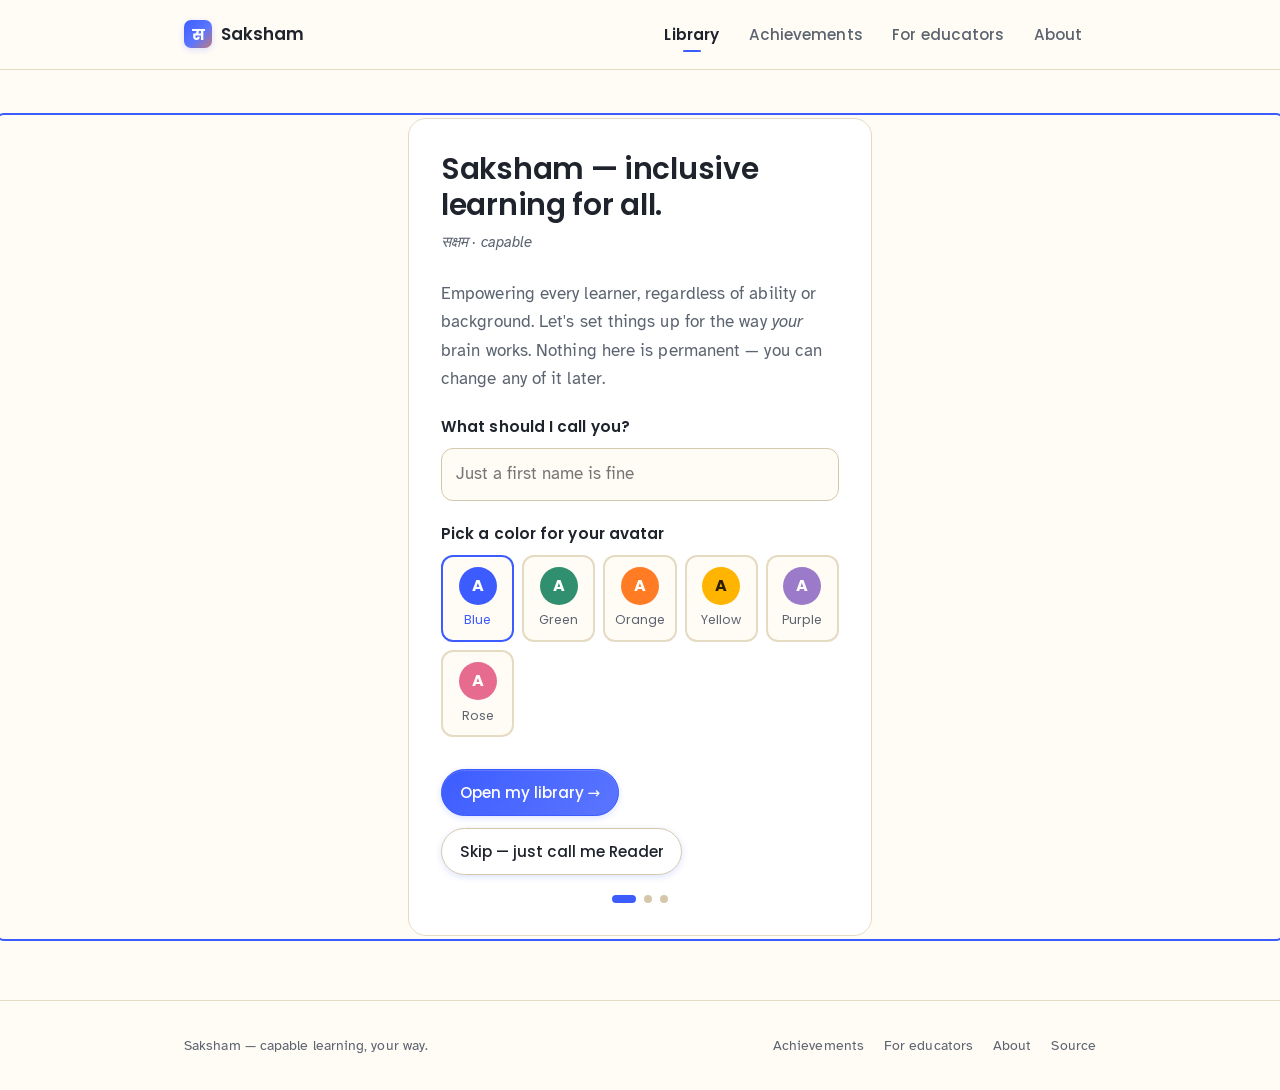
==== index.html @ 385b391f "Add files via upload" ====
<!DOCTYPE html>
<html lang="en">
<head>
<meta charset="UTF-8" />
<meta name="viewport" content="width=device-width, initial-scale=1.0" />
<title>Saksham — a calmer way to read</title>
<meta name="description" content="A small reading library for neurodivergent learners. Set the font, contrast, pace, and motion to whatever your brain wants. Read at your own speed. Nothing is timed. Nothing is shared." />

<link rel="preconnect" href="https://fonts.googleapis.com">
<link rel="preconnect" href="https://fonts.gstatic.com" crossorigin>
<link href="https://fonts.googleapis.com/css2?family=Poppins:wght@500;600;700&family=Atkinson+Hyperlegible:wght@400;700&family=Lexend:wght@400;600&display=swap" rel="stylesheet">
<link href="https://fonts.cdnfonts.com/css/opendyslexic" rel="stylesheet">
<link rel="stylesheet" href="styles.css">
</head>

<body data-contrast="cream" data-font="atkinson" data-size="m" data-motion="full">

<a href="#main" class="skip">Skip to main content</a>

<header class="site-nav" role="banner">
  <div class="nav-inner">
    <a href="index.html" class="brand" aria-label="Saksham home" data-voice="Saksham home">
      <span class="brand-mark" aria-hidden="true">स</span>
      <span>Saksham</span>
    </a>
    <button class="nav-toggle" aria-expanded="false" aria-controls="primaryNav" id="navToggle">☰ Menu</button>
    <nav class="nav-links" id="primaryNav" aria-label="Primary">
      <a href="index.html" class="current" data-voice="Library">Library</a>
      <a href="achievements.html" data-voice="Achievements">Achievements</a>
      <a href="educators.html" data-voice="For educators">For educators</a>
      <a href="about.html" data-voice="About">About</a>
    </nav>
  </div>
</header>

<main id="main" tabindex="-1">

  <!-- ====================================================
       SCREEN: FIRST-RUN SETUP
       ==================================================== -->
  <section class="screen" id="screen-setup" aria-labelledby="setup-title" hidden>
    <div class="setup">
      <div class="setup-card">
        <h1 id="setup-title">Saksham — inclusive learning for all.</h1>
        <p class="meaning">सक्षम · capable</p>
        <p class="lede">Empowering every learner, regardless of ability or background. Let's set things up for the way <em>your</em> brain works. Nothing here is permanent — you can change any of it later.</p>

        <label for="setupName">What should I call you?</label>
        <input id="setupName" type="text" placeholder="Just a first name is fine" maxlength="24" autocomplete="off" data-voice="What should I call you?" />

        <label>Pick a color for your avatar</label>
        <div class="avatar-picks" role="radiogroup" aria-label="Avatar color">
          <button type="button" class="avatar-pick" data-avatar="blue" aria-pressed="true" data-voice="Blue avatar"><span class="avatar av-blue" aria-hidden="true">A</span>Blue</button>
          <button type="button" class="avatar-pick" data-avatar="green" aria-pressed="false" data-voice="Green avatar"><span class="avatar av-green" aria-hidden="true">A</span>Green</button>
          <button type="button" class="avatar-pick" data-avatar="warm" aria-pressed="false" data-voice="Orange avatar"><span class="avatar av-warm" aria-hidden="true">A</span>Orange</button>
          <button type="button" class="avatar-pick" data-avatar="sun" aria-pressed="false" data-voice="Yellow avatar"><span class="avatar av-sun" aria-hidden="true">A</span>Yellow</button>
          <button type="button" class="avatar-pick" data-avatar="lav" aria-pressed="false" data-voice="Purple avatar"><span class="avatar av-lav" aria-hidden="true">A</span>Purple</button>
          <button type="button" class="avatar-pick" data-avatar="rose" aria-pressed="false" data-voice="Rose avatar"><span class="avatar av-rose" aria-hidden="true">A</span>Rose</button>
        </div>

        <div class="setup-actions">
          <button type="button" class="btn" id="setupSubmit" data-voice="Open my library">Open my library →</button>
          <button type="button" class="btn ghost" id="setupSkip" data-voice="Skip setup">Skip — just call me Reader</button>
        </div>
        <div class="dots" aria-hidden="true">
          <span class="on"></span><span></span><span></span>
        </div>
      </div>
    </div>
  </section>

  <!-- ====================================================
       SCREEN: HOME — clean hero + library
       ==================================================== -->
  <section class="screen active" id="screen-home" aria-labelledby="home-title">

    <!-- HERO -->
    <section class="hero-section" aria-labelledby="home-title">
      <div class="container">
        <div class="hero-content">
          <div class="hero-text">
            <p class="hero-eyebrow"><span id="helloGreeting">Welcome back</span></p>
            <h1 id="home-title"><span id="helloName">Reader</span>.</h1>
            <p class="hero-sub" id="helloLine">Pick something to read at your own pace. Nothing here is timed, and your settings travel with you across every page.</p>

            <div class="hero-progress">
              <div class="progress-row">
                <span><strong id="snapRead">0</strong> of <span id="snapTotal">8</span> passages read</span>
                <a href="achievements.html">Milestones →</a>
              </div>
              <div class="progress-bar" aria-hidden="true">
                <div class="progress-fill" id="progressFill" style="width: 0%"></div>
              </div>
            </div>

            <div class="hero-actions">
              <button class="btn lg" id="continueBtn" data-voice="Continue reading">Continue reading →</button>
              <button class="btn ghost" id="openPrefsBtn" data-voice="Reading preferences">⚙ Reading preferences</button>
              <button class="edit-name-link" id="editName" data-voice="Change name">Not me? Change name</button>
            </div>
          </div>

        </div>
      </div>
    </section>

    <!-- LIBRARY SECTION -->
    <section class="library-section">
      <div class="container">
        <div class="library-header">
          <h2>Your library</h2>
          <div class="library-tools">
            <button type="button" class="btn ghost" id="openFiltersBtn" data-voice="Filter passages">Filter passages</button>
          </div>
        </div>
        <p class="text-soft" style="margin: 0 0 1.5rem;">Eight short passages across three categories. Words with a dotted underline have definitions — tap them.</p>

      <!-- Preferences (collapsed; opened by the hero's "Reading preferences" button) -->
      <details class="prefs" id="prefsPanel">
        <summary data-voice="Reading preferences">
          <span>Reading preferences</span>
          <span class="hint">Change anything. Every page remembers.</span>
          <span class="chev" aria-hidden="true">▾</span>
        </summary>
        <div class="prefs-body">

          <div class="pref-group">
            <div class="pref-label">
              <h4>Font</h4>
              <span class="pref-value" id="lblFont">Atkinson Hyperlegible</span>
            </div>
            <div class="chips" role="radiogroup" aria-label="Font">
              <button class="chip" role="radio" aria-checked="true" aria-pressed="true" data-set="font" data-value="atkinson" data-voice="Atkinson font">Atkinson</button>
              <button class="chip" role="radio" aria-checked="false" aria-pressed="false" data-set="font" data-value="lexend" data-voice="Lexend font">Lexend</button>
              <button class="chip" role="radio" aria-checked="false" aria-pressed="false" data-set="font" data-value="opendys" data-voice="Open Dyslexic font">OpenDyslexic</button>
              <button class="chip" role="radio" aria-checked="false" aria-pressed="false" data-set="font" data-value="system" data-voice="System font">System</button>
            </div>
          </div>

          <div class="pref-group">
            <div class="pref-label">
              <h4>Size</h4>
              <span class="pref-value" id="lblSize">Medium</span>
            </div>
            <div class="chips" role="radiogroup" aria-label="Size">
              <button class="chip" role="radio" aria-checked="true" aria-pressed="true" data-set="size" data-value="m" data-voice="Medium">M</button>
              <button class="chip" role="radio" aria-checked="false" aria-pressed="false" data-set="size" data-value="l" data-voice="Large">L</button>
              <button class="chip" role="radio" aria-checked="false" aria-pressed="false" data-set="size" data-value="xl" data-voice="Extra large">XL</button>
            </div>
          </div>

          <div class="pref-group">
            <div class="pref-label">
              <h4>Theme</h4>
              <span class="pref-value" id="lblContrast">Warm cream</span>
            </div>
            <div class="swatch-row" role="radiogroup" aria-label="Theme">
              <button class="swatch-btn" role="radio" aria-checked="true" aria-pressed="true" data-set="contrast" data-value="cream" data-voice="Warm cream theme">
                <span class="sw" style="background:#FFFBF5;border-color:#E5DAC2;"></span>Cream
              </button>
              <button class="swatch-btn" role="radio" aria-checked="false" aria-pressed="false" data-set="contrast" data-value="soft" data-voice="Soft blue theme">
                <span class="sw" style="background:#F1F4FB;border-color:#D2DCEA;"></span>Soft
              </button>
              <button class="swatch-btn" role="radio" aria-checked="false" aria-pressed="false" data-set="contrast" data-value="dark" data-voice="Dark theme">
                <span class="sw" style="background:#14181F;border-color:#2A3140;"></span>Dark
              </button>
              <button class="swatch-btn" role="radio" aria-checked="false" aria-pressed="false" data-set="contrast" data-value="high" data-voice="High contrast theme">
                <span class="sw" style="background:#000;border-color:#FFD301;"></span>High
              </button>
            </div>
          </div>

          <div class="pref-group">
            <div class="pref-label">
              <h4>Motion</h4>
              <span class="pref-value" id="lblMotion">Full</span>
            </div>
            <div class="chips" role="radiogroup" aria-label="Motion">
              <button class="chip" role="radio" aria-checked="true" aria-pressed="true" data-set="motion" data-value="full" data-voice="Full motion">Full</button>
              <button class="chip" role="radio" aria-checked="false" aria-pressed="false" data-set="motion" data-value="reduced" data-voice="Reduced motion">Reduced</button>
              <button class="chip" role="radio" aria-checked="false" aria-pressed="false" data-set="motion" data-value="none" data-voice="No motion">None</button>
            </div>
          </div>

          <div class="pref-group">
            <div class="pref-label">
              <h4>Read-aloud</h4>
              <span class="pref-value">
                <label class="switch">
                  <input id="setAudio" type="checkbox" checked />
                  <span class="track" aria-hidden="true"></span>
                  <span class="sr-only">Read-aloud available</span>
                </label>
              </span>
            </div>
            <p class="text-soft" style="font-size: 0.85rem; margin: 0;">Hear the words while you see them.</p>
          </div>

          <div class="pref-group">
            <div class="pref-label">
              <h4>Voice cues</h4>
              <span class="pref-value">
                <label class="switch">
                  <input id="setVoice" type="checkbox" />
                  <span class="track" aria-hidden="true"></span>
                  <span class="sr-only">Voice cues on focus</span>
                </label>
              </span>
            </div>
            <p class="text-soft" style="font-size: 0.85rem; margin: 0;">Speaks button labels when you focus on them. For emerging readers.</p>
          </div>

          <div class="pref-group">
            <div class="pref-label">
              <h4>Pace</h4>
              <span class="pref-value" id="lblPace">0.9×</span>
            </div>
            <input id="setPace" type="range" min="0.5" max="1.5" step="0.1" value="0.9" aria-label="Reading pace" />
          </div>

        </div>
      </details>

      <!-- Filter panel (Figma "Search Filter" modal, now an inline collapsible) -->
      <details class="filter-panel" id="filterPanel">
        <summary data-voice="Find passages that fit you">
          <span>Find passages that fit you</span>
          <span class="hint" id="filterHint">Filter by language, learning need, or grade.</span>
          <span class="chev" aria-hidden="true">▾</span>
        </summary>
        <div class="filter-body">
          <div class="filter-group">
            <h4>Language</h4>
            <div class="chips" role="group" aria-label="Language">
              <button type="button" class="chip" data-filter="lang" data-val="english" aria-pressed="true">English</button>
              <button type="button" class="chip" data-filter="lang" data-val="hindi" aria-pressed="false">हिन्दी Hindi</button>
              <button type="button" class="chip" data-filter="lang" data-val="bengali" aria-pressed="false">বাংলা Bengali</button>
              <button type="button" class="chip" data-filter="lang" data-val="marathi" aria-pressed="false">मराठी Marathi</button>
              <button type="button" class="chip" data-filter="lang" data-val="gujarati" aria-pressed="false">ગુજરાતી Gujarati</button>
              <button type="button" class="chip" data-filter="lang" data-val="telugu" aria-pressed="false">తెలుగు Telugu</button>
            </div>
          </div>
          <div class="filter-group">
            <h4>Learning needs</h4>
            <div class="chips" role="group" aria-label="Learning needs">
              <button type="button" class="chip" data-filter="need" data-val="dyslexia" aria-pressed="false">Dyslexia</button>
              <button type="button" class="chip" data-filter="need" data-val="adhd" aria-pressed="false">ADHD</button>
              <button type="button" class="chip" data-filter="need" data-val="autism" aria-pressed="false">Autism</button>
              <button type="button" class="chip" data-filter="need" data-val="speech" aria-pressed="false">Speech</button>
              <button type="button" class="chip" data-filter="need" data-val="visual" aria-pressed="false">Visual / Motor</button>
            </div>
          </div>
          <div class="filter-group">
            <h4>Grade level</h4>
            <div class="grade-row" role="group" aria-label="Grade level">
              <button type="button" class="grade" data-filter="grade" data-val="1">1</button>
              <button type="button" class="grade" data-filter="grade" data-val="2">2</button>
              <button type="button" class="grade" data-filter="grade" data-val="3">3</button>
              <button type="button" class="grade" data-filter="grade" data-val="4">4</button>
              <button type="button" class="grade" data-filter="grade" data-val="5">5</button>
              <button type="button" class="grade" data-filter="grade" data-val="6" aria-pressed="true">6</button>
              <button type="button" class="grade" data-filter="grade" data-val="7">7</button>
              <button type="button" class="grade" data-filter="grade" data-val="8">8</button>
              <button type="button" class="grade" data-filter="grade" data-val="9">9</button>
              <button type="button" class="grade" data-filter="grade" data-val="10">10</button>
            </div>
          </div>
          <div class="filter-result" id="filterResult">English · Grade 6 · Showing all 8 passages.</div>
          <div class="filter-actions">
            <button type="button" class="btn ghost" id="filterClear">Clear all</button>
            <button type="button" class="btn" id="filterApply">Apply filters</button>
          </div>
        </div>
      </details>

      <!-- Library — category tiles + per-category sections -->
      <div class="library" id="library">
        <div class="cat-tiles">
          <a href="#grid-stories" class="cat-tile" data-voice="Stories category">
            <span class="cat-badge">Category</span>
            <h3>Stories</h3>
            <div class="cat-count" id="cnt-stories">3 passages</div>
          </a>
          <a href="#grid-science" class="cat-tile warm" data-voice="Science category">
            <span class="cat-badge">Category</span>
            <h3>Science</h3>
            <div class="cat-count" id="cnt-science">3 passages</div>
          </a>
          <a href="#grid-sky" class="cat-tile lav" data-voice="Sky and stars category">
            <span class="cat-badge">Category</span>
            <h3>Sky &amp; stars</h3>
            <div class="cat-count" id="cnt-sky">2 passages</div>
          </a>
        </div>

        <div class="cat-section cat-stories">
          <div class="cat-section-head">
            <span class="cat-section-icon" aria-hidden="true">
              <svg viewBox="0 0 24 24" fill="none" stroke="#3D5CFF" stroke-width="1.8" stroke-linecap="round" stroke-linejoin="round">
                <path d="M4 19.5A2.5 2.5 0 0 1 6.5 17H20"/>
                <path d="M6.5 2H20v20H6.5A2.5 2.5 0 0 1 4 19.5v-15A2.5 2.5 0 0 1 6.5 2z"/>
              </svg>
            </span>
            <div class="cat-section-text">
              <h2 id="grid-stories-h">Stories</h2>
              <p class="cat-tagline">Short tales worth carrying with you.</p>
            </div>
            <span class="cat-count-pill" id="cnt-stories-pill">3 passages</span>
          </div>
          <div class="lib-grid" data-cat="stories" id="grid-stories" role="list"></div>
        </div>

        <div class="cat-section cat-science">
          <div class="cat-section-head">
            <span class="cat-section-icon" aria-hidden="true">
              <svg viewBox="0 0 24 24" fill="#2F8F6E" stroke="#1F6A52" stroke-width="1.2" stroke-linejoin="round">
                <path d="M12 22s8-4 8-12V4l-8 2-8-2v6c0 8 8 12 8 12z"/>
                <path d="M12 6v16" stroke="#1F6A52" fill="none" stroke-width="1.2"/>
              </svg>
            </span>
            <div class="cat-section-text">
              <h2 id="grid-science-h">Science</h2>
              <p class="cat-tagline">How the world quietly works.</p>
            </div>
            <span class="cat-count-pill" id="cnt-science-pill">3 passages</span>
          </div>
          <div class="lib-grid" data-cat="science" id="grid-science" role="list"></div>
        </div>

        <div class="cat-section cat-sky">
          <div class="cat-section-head">
            <span class="cat-section-icon" aria-hidden="true">
              <svg viewBox="0 0 24 24" fill="#fff" stroke="#6E45B5" stroke-width="1.6" stroke-linejoin="round">
                <path d="M19 14a8 8 0 0 1-11-11 9 9 0 1 0 11 11z"/>
              </svg>
            </span>
            <div class="cat-section-text">
              <h2 id="grid-sky-h">Sky &amp; stars</h2>
              <p class="cat-tagline">What's overhead, and why.</p>
            </div>
            <span class="cat-count-pill" id="cnt-sky-pill">2 passages</span>
          </div>
          <div class="lib-grid" data-cat="sky" id="grid-sky" role="list"></div>
        </div>
      </div>

      </div>
    </section>
  </section>

  <!-- ====================================================
       SCREEN: READER
       ==================================================== -->
  <section class="screen" id="screen-reader" aria-labelledby="reader-title">
    <div class="container">
      <div class="reader">
        <button class="back" id="backToLib" data-voice="Back to library">← Back to library</button>
        <p class="reader-eyebrow" id="readerEyebrow"></p>
        <h1 id="reader-title"></h1>
        <div class="reader-meta" id="reader-meta"></div>
        <div class="para-progress" id="paraProgress" aria-hidden="true"></div>

        <div class="reader-controls" role="toolbar" aria-label="Reader controls">
          <div class="grp">
            <button class="icon-btn" id="playBtn" aria-label="Read aloud" data-voice="Read aloud">▶ Read aloud</button>
            <button class="icon-btn" id="stopBtn" aria-label="Stop reading" data-voice="Stop reading" hidden>■ Stop</button>
          </div>
          <span class="sep" aria-hidden="true"></span>
          <div class="grp">
            <label for="paceLive" class="sr-only">Pace</label>
            <span class="text-soft" aria-hidden="true" style="font-size: 0.85rem;">Pace</span>
            <input id="paceLive" type="range" min="0.5" max="1.5" step="0.1" value="0.9" class="pace-slider" />
            <span class="pace-val" id="paceLiveVal">0.9×</span>
          </div>
          <span class="sep" aria-hidden="true"></span>
          <div class="grp">
            <a href="#prefsPanel" class="icon-btn" id="openPrefs" data-voice="More preferences">⚙ More preferences</a>
          </div>
        </div>

        <article class="passage-body" id="passageBody" aria-live="polite"></article>

        <!-- Reflection panel (replaces the simple finish card) -->
        <div class="reflect">
          <div class="prev-reflection" id="prevReflection" hidden>
            <span class="lbl">Your last note</span>
            <span id="prevReflectionText"></span>
          </div>
          <h3>Take a moment.</h3>
          <p class="prompt" id="reflectPrompt">What's one thing you'd remember?</p>
          <textarea id="reflectText" maxlength="280" placeholder="Type a sentence or two. Or leave it empty. Both are fine."></textarea>
          <div class="reflect-meta">
            <span id="reflectCount">0 / 280</span>
            <span>Saved to this device only.</span>
          </div>
          <div class="reflect-actions">
            <button class="btn" id="markRead" data-voice="Mark as read">I read this</button>
            <span class="skip-note">You can leave the note empty — it's not a test.</span>
          </div>
        </div>
      </div>
    </div>
  </section>

  <!-- ====================================================
       SCREEN: COMPLETION (after marking a passage read)
       ==================================================== -->
  <section class="screen" id="screen-complete" aria-labelledby="complete-title">
    <div class="container">
      <div class="complete">
        <div class="complete-card">
          <div class="complete-icon" aria-hidden="true">✓</div>
          <h1 id="complete-title">Nice. You read <span id="completeTitle">that</span>.</h1>
          <p class="complete-sub" id="completeSub">Take a breath. There's no rush on what's next.</p>
          <p class="saved-line" id="completeSaved" hidden>Your note has been saved to this device.</p>

          <div class="next-suggest" id="nextSuggest">
            <h4>Try this next?</h4>
            <button type="button" class="next-card" id="nextCard">
              <div class="meta" id="nextMeta"></div>
              <h3 id="nextTitle"></h3>
              <p id="nextPreview"></p>
            </button>
          </div>

          <div class="all-done" id="allDone" hidden>
            🌱 You've read every passage in the library. Come back any time — re-reading counts.
          </div>

          <div class="complete-actions">
            <button class="btn ghost" id="completeBack" data-voice="Back to library">Back to library</button>
          </div>
        </div>
      </div>
    </div>
  </section>

</main>

<!-- Achievement toast -->
<div class="toast" id="toast" role="status" aria-live="polite">
  <div class="icon" id="toastIcon" aria-hidden="true">⭐</div>
  <div>
    <div class="lbl">Milestone</div>
    <div class="title" id="toastTitle"></div>
  </div>
</div>

<!-- Voice cue indicator -->
<div class="voice-indicator" id="voiceIndicator" aria-hidden="true">🔊 Voice cues on</div>

<footer class="site-footer">
  <div class="container">
    <div>Saksham — capable learning, your way.</div>
    <div class="footer-links">
      <a href="achievements.html">Achievements</a>
      <a href="educators.html">For educators</a>
      <a href="about.html">About</a>
      <a href="https://github.com/jsayed23/miniproject2" target="_blank" rel="noopener">Source</a>
    </div>
  </div>
</footer>

<script>
/* =========================================================================
   DATA — passages + achievements
   ========================================================================= */
const PASSAGES = [
  { id: "banyan", cat: "stories", title: "The Banyan Tree", minutes: 3, level: "Easy",
    paragraphs: [
      "In many Indian villages, the biggest tree in the middle of the square is a banyan. A banyan does not grow tall like other trees. Instead, it grows wide. Its branches reach out, and from those branches, long roots drop down like ropes.",
      "When the roots touch the ground, they grow into the soil and become new trunks. After many years, one banyan tree can look like a small forest. Some banyans in India are more than two thousand years old. People sit under them to rest, talk, and study.",
      "Scientists call the banyan a fig tree. Its fruit is small and round, and birds love it. When a bird eats a fig and lands on another tree, the seed can sprout right on that tree's branch. That is how new banyans begin life high in the air, before sending roots down to the ground."
    ],
    vocab: [
      { word: "trunk", def: "The main stem of a tree, the thick part that holds up the branches." },
      { word: "sprout", def: "To start to grow. A seed sprouts when its first little stem pushes out." }
    ],
    prompt: "Is there a tree near where you live that feels important to your neighborhood?"
  },
  { id: "rani", cat: "stories", title: "Rani's Rainy Day", minutes: 4, level: "Easy",
    paragraphs: [
      "Rani stood at the door of her flat in Mumbai and watched the rain. It had been raining for three days. The road was a long brown river now. Cars moved slowly through it, and people waded with their slippers in their hands.",
      "Her grandmother handed her a cup of warm chai. \"In the monsoon,\" her grandmother said, \"everything slows down. That is the gift of it. The city has to learn patience.\"",
      "Rani thought about her week. School was canceled. Her friends were stuck at home, too. Usually she felt rushed. Today, there was nothing to rush toward. She drank her chai slowly and watched a frog sit very still on the windowsill, waiting out the rain.",
      "When the rain finally stopped, the air smelled clean. Children came out and splashed in the puddles. Rani went to join them. The road was still a mess, but no one minded."
    ],
    vocab: [
      { word: "monsoon", def: "The rainy season in South Asia, when it rains heavily for weeks at a time." },
      { word: "patience", def: "The ability to wait calmly without getting upset." }
    ],
    prompt: "When does your world slow down? What does that feel like?"
  },
  { id: "lamp", cat: "stories", title: "The Lamp Lighter", minutes: 4, level: "Medium",
    paragraphs: [
      "Before electric lights came to her village, Tara's grandfather was the lamp lighter. Every evening just before sunset, he walked the same route with a long pole, lighting each oil lamp on its tall wooden post. The pole had a small flame at the end. He would touch the flame to the wick, watch it catch, and move on to the next post.",
      "Tara remembers waiting at the corner of her street when she was small. She wanted to see her grandfather come around the bend. He always carried a small notebook, where he wrote down which lamps needed new wicks or more kerosene. He was very patient with the work. He said each lamp had its own personality. Some caught quickly. Some needed a moment to think about it.",
      "When the electric lines were finally laid in the village, the kerosene lamps were taken down one by one. Her grandfather was not sad. He said it was good that families could now see each other clearly at dinner. But he kept one of the old lamps in the kitchen. On nights when the power went out, which still happened often, he would light it with a match. The kitchen would fill with a soft yellow glow.",
      "Tara lives in the city now. When the lights go out in her apartment building, which doesn't happen often, she lights a candle. The room becomes a small room again, the way her grandfather's kitchen used to be."
    ],
    vocab: [
      { word: "wick", def: "The string or strip of cloth in a candle or lamp that soaks up oil and burns." },
      { word: "kerosene", def: "A kind of oil that was once used in lamps and is still used in some stoves." }
    ],
    prompt: "What's something old that still has a quiet job in your home?"
  },
  { id: "honey", cat: "science", title: "How Honey Gets to Your Table", minutes: 4, level: "Medium",
    paragraphs: [
      "A jar of honey looks simple, but it took thousands of bees to fill it. A single honeybee visits about fifty flowers in one trip. To make one teaspoon of honey, bees from a whole hive must visit more than ten thousand flowers together.",
      "When a bee finds a good patch of flowers, she flies back to the hive and dances. The dance is shaped like a figure eight. The angle of the dance tells the other bees which direction to fly. The length of the dance tells them how far. This is one of the few times in nature that an animal tells another animal directions with a map.",
      "Bees carry nectar in a special stomach. Back at the hive, they pass the nectar from bee to bee, breathing on it to make it dry. Then they store it in the honeycomb and seal it with wax. The honey is finished. It can stay good for thousands of years, which is why archaeologists have found honey in old jars and it was still safe to eat."
    ],
    vocab: [
      { word: "nectar", def: "A sweet liquid that flowers make. Bees drink it and turn it into honey." },
      { word: "honeycomb", def: "The wax structure bees build, made of small six-sided rooms for honey." }
    ],
    prompt: "If you could send a 'dance message' to a friend, what would it say?"
  },
  { id: "birds", cat: "science", title: "Why Birds Sing in the Morning", minutes: 4, level: "Medium",
    paragraphs: [
      "If you wake up early enough, before the cars and the people and the traffic, you can hear it. Birds singing all at once. It is called the dawn chorus, and it happens almost everywhere there are birds, every morning, just before sunrise.",
      "Scientists have wondered for a long time why birds sing more at dawn than at any other time of day. There are a few good guesses. The air just before sunrise is still and cool, and sound travels far in still cool air. A song sung at dawn can reach almost twenty times more birds than the same song at noon. So the dawn is the moment when one bird can be heard by the most other birds at once.",
      "There is also another reason. Many male birds sing to defend their territory. Singing tells other birds, this is my patch of forest. Singing at dawn is a way of saying it before anyone else has the chance.",
      "Different birds sing in a rough order. Robins and thrushes start first. Sparrows and tits join in. Crows are usually the last. If you listen carefully one morning, you can hear the layers add themselves one by one, like instruments coming into a song."
    ],
    vocab: [
      { word: "dawn", def: "The time just before and during sunrise, when the sky first gets light." },
      { word: "territory", def: "An area that an animal considers its own and will defend from others." }
    ],
    prompt: "What's the earliest sound you remember hearing in the morning?"
  },
  { id: "music", cat: "science", title: "The Math Hiding in Music", minutes: 4, level: "Medium",
    paragraphs: [
      "Music feels like feeling. But under that feeling, there is math. Every note has a number, and every rhythm is a fraction.",
      "When a drummer plays four steady beats, that is a count of four. If she splits one of those beats in half, she is playing eighths. Splitting again gives sixteenths. The faster the drum, the smaller the fractions. Drummers do not usually think in fractions, but their hands have learned them.",
      "Indian classical music uses cycles called taal. A taal of sixteen beats is called teentaal. It is the same length as four bars of four in Western music, but it is felt differently. A tabla player can clap the sixteen beats and find the same pattern over and over, even when the melody floats freely on top.",
      "Once you notice this, math stops feeling like a school subject. It is just the shape under the song."
    ],
    vocab: [
      { word: "rhythm", def: "The pattern of beats in music — short, long, fast, slow." },
      { word: "taal", def: "A rhythm cycle in Indian classical music. Teentaal has sixteen beats." }
    ],
    prompt: "What's a pattern in your day you've noticed but never named?"
  },
  { id: "stars", cat: "sky", title: "Stars That Tell Stories", minutes: 3, level: "Easy",
    paragraphs: [
      "On a clear night far from city lights, you can see thousands of stars. People all over the world have looked up at those same stars for thousands of years. To remember the patterns, they made up stories.",
      "In Indian astronomy, the sky is divided into twenty-seven groups of stars called nakshatras. Each one has a name and a story. The nakshatra called Rohini is shaped like a cart. The one called Mrigashira looks like the head of a deer.",
      "Other cultures see the same stars differently. The shape we call the Big Dipper is called the Plough in Britain and Saptarishi, the Seven Sages, in India. The stars are not really arranged that way in space. They only look like a shape from where we stand on Earth.",
      "Looking at stars is one of the oldest things a human can do. The light you see has been traveling for many years. When it finally lands in your eye, you and that ancient light are meeting for the first time."
    ],
    vocab: [
      { word: "nakshatra", def: "One of the twenty-seven groups of stars in Indian astronomy, each with its own name and story." },
      { word: "constellation", def: "A group of stars that, from Earth, looks like a shape or figure." }
    ],
    prompt: "If you made up a name for a constellation, what shape would it be?"
  },
  { id: "moon", cat: "sky", title: "The Moon's Quiet Side", minutes: 3, level: "Medium",
    paragraphs: [
      "The moon always shows us the same face. The same dark patches, the same mountains, the same craters. This is not a coincidence. The moon turns once on its axis in exactly the time it takes to orbit Earth, so the same side faces us every night.",
      "For most of human history, no one had any idea what the other side of the moon looked like. It was a great unknown. In 1959, a Soviet spacecraft called Luna 3 flew past the moon's far side and took the first photographs. The pictures came back grainy and dark, but they were the first time human eyes had ever seen what was over there.",
      "The far side, it turned out, looks very different. The near side that faces Earth is covered in large dark plains called maria, ancient seas of cooled lava. The far side has almost none of those. It is mostly bright mountains and craters, smaller and more rugged. Scientists are still figuring out why the two sides ended up so different.",
      "The far side is sometimes called the dark side, but that is not quite right. It gets just as much sunlight as the near side. It is just the side that is always turned away from us — a side that has its own quiet life, in plain view of the sun, hidden only from the world it has always quietly circled."
    ],
    vocab: [
      { word: "orbit", def: "The curved path one object takes around another in space, like the moon around Earth." },
      { word: "maria", def: "The dark, flat areas on the moon. 'Maria' is Latin for 'seas,' though they have no water." }
    ],
    prompt: "What's something close to you that you've never really looked at?"
  }
];

const ACHIEVEMENTS = [
  { id: 'first-read',     icon: '📖', title: 'First passage',     desc: 'You read your first passage. Welcome to the library.' },
  { id: 'three-read',     icon: '📚', title: 'Three down',        desc: 'Three passages read. That counts as a habit.' },
  { id: 'all-read',       icon: '🎓', title: 'The whole library', desc: 'You read every passage. Done your way.' },
  { id: 'tried-opendys',  icon: '🅰️', title: 'Letter explorer',  desc: 'You tried the OpenDyslexic font.' },
  { id: 'tried-dark',     icon: '🌙', title: 'Night reader',      desc: 'You tried the dark theme.' },
  { id: 'tried-soft',     icon: '🌧', title: 'Calm reader',       desc: 'You tried the soft blue theme.' },
  { id: 'tried-high',     icon: '✨', title: 'Maximum contrast',  desc: 'You tried the high-contrast theme.' },
  { id: 'used-audio',     icon: '🔊', title: 'Read along',         desc: 'You used read-aloud while reading.' },
  { id: 'slow-pace',      icon: '🐢', title: 'Slow and steady',    desc: 'You read at 0.7× or slower. Patient with yourself.' },
  { id: 'all-cats',       icon: '🗺',  title: 'Curious mind',      desc: 'You read from all three categories.' }
];

const CATEGORY_LABELS = { stories: "Stories", science: "Science", sky: "Sky & stars" };

/* Small thematic SVG icons (24×24) per passage */
const PASSAGE_ICONS = {
  banyan: `<svg viewBox="0 0 24 24" fill="none" stroke="#3D5CFF" stroke-width="1.6" stroke-linecap="round" stroke-linejoin="round"><path d="M12 21V13"/><path d="M5 11c0-3 3-6 7-6s7 3 7 6c0 2-1.5 3-3 3-1 1-3 1-4 0-1 1-3 1-4 0-1.5 0-3-1-3-3z"/><path d="M7 13v8M17 13v8M10 14v7M14 14v7"/></svg>`,
  rani: `<svg viewBox="0 0 24 24" fill="none" stroke="#3D5CFF" stroke-width="1.6" stroke-linecap="round" stroke-linejoin="round"><path d="M7 18a4 4 0 1 1 .9-7.9A5 5 0 0 1 18 12h.5a3.5 3.5 0 1 1 0 7H7z"/><line x1="9" y1="21" x2="8" y2="23"/><line x1="13" y1="21" x2="12" y2="23"/><line x1="17" y1="21" x2="16" y2="23"/></svg>`,
  lamp: `<svg viewBox="0 0 24 24" fill="none" stroke="#3D5CFF" stroke-width="1.6" stroke-linecap="round" stroke-linejoin="round"><path d="M12 3c0 3-3 4-3 7a3 3 0 0 0 6 0c0-3-3-4-3-7z" fill="#FFD301" fill-opacity="0.6"/><path d="M10 15h4l-1 5h-2z"/></svg>`,
  honey: `<svg viewBox="0 0 24 24" fill="none" stroke="#FF7C24" stroke-width="1.6" stroke-linejoin="round"><polygon points="12,3 20,7.5 20,16.5 12,21 4,16.5 4,7.5" fill="#FFD301" fill-opacity="0.5"/><polygon points="12,8 16,10.25 16,14.75 12,17 8,14.75 8,10.25"/></svg>`,
  birds: `<svg viewBox="0 0 24 24" fill="none" stroke="#FF7C24" stroke-width="1.6" stroke-linecap="round" stroke-linejoin="round"><path d="M3 14c2-3 5-4 8-4 4 0 7 2 10 5"/><circle cx="17" cy="9" r="1.5" fill="#FF7C24"/><path d="M14 10c-1 1-2 3-2 5"/></svg>`,
  music: `<svg viewBox="0 0 24 24" fill="none" stroke="#FF7C24" stroke-width="1.6" stroke-linecap="round" stroke-linejoin="round"><path d="M9 18V5l10-2v13"/><circle cx="7" cy="18" r="2" fill="#FF7C24"/><circle cx="17" cy="16" r="2" fill="#FF7C24"/></svg>`,
  stars: `<svg viewBox="0 0 24 24" fill="#FFD301" stroke="#6E45B5" stroke-width="1.2" stroke-linejoin="round"><polygon points="12,3 14,9 20,9.5 15.5,13.5 17,20 12,16.5 7,20 8.5,13.5 4,9.5 10,9"/></svg>`,
  moon: `<svg viewBox="0 0 24 24" fill="#fff" stroke="#6E45B5" stroke-width="1.6" stroke-linejoin="round"><path d="M19 14a8 8 0 0 1-11-11 9 9 0 1 0 11 11z"/></svg>`,
};
const FONT_LABELS = { atkinson: "Atkinson Hyperlegible", lexend: "Lexend", opendys: "OpenDyslexic", system: "System default" };
const SIZE_LABELS = { m: "Medium", l: "Large", xl: "Extra large" };
const CONTRAST_LABELS = { cream: "Warm cream", soft: "Soft blue", dark: "Dark", high: "High contrast" };
const MOTION_LABELS = { full: "Full", reduced: "Reduced", none: "None" };
const AVATAR_LABELS = { blue: "Blue", green: "Green", warm: "Orange", sun: "Yellow", lav: "Purple", rose: "Rose" };

/* =========================================================================
   STATE
   ========================================================================= */
const DEFAULTS = {
  font: "atkinson", size: "m", contrast: "cream", motion: "full",
  audio: true, voiceCues: false, pace: 0.9,
  profile: null,                  // { name, avatar }
  read: {},                       // { passageId: ISO date }
  reflections: {},                // { passageId: "note text" }
  triedFonts: ["atkinson"],
  triedContrasts: ["cream"],
  usedAudioOnce: false,
  minPace: 0.9,
  achievements: {},               // { achievementId: ISO date }
  welcomeTipDismissed: false
};
const STORAGE_KEY = "saksham:v3";

/**
 * Loads the user's saved state from localStorage, with backward-compatible
 * migration from an older v2 schema.
 *
 * @returns {object} A state object containing user preferences (font, size,
 *   contrast, motion, audio, voiceCues, pace), profile (name + avatar),
 *   read passages, reflections, achievements, and the arrays that track
 *   which fonts/contrasts the user has tried (used to unlock badges).
 *   Falls back to DEFAULTS if no saved state exists or JSON parsing fails.
 */
function loadState() {
  try {
    const raw = localStorage.getItem(STORAGE_KEY);
    // Migrate the older v2 key if a v3 key isn't present.
    if (!raw) {
      const v2 = localStorage.getItem("saksham:v2");
      if (v2) {
        try {
          const p = JSON.parse(v2);
          return { ...DEFAULTS, ...p, read: p.read || {} };
        } catch (e) {}
      }
      return { ...DEFAULTS };
    }
    const parsed = JSON.parse(raw);
    return { ...DEFAULTS, ...parsed,
      read: parsed.read || {},
      reflections: parsed.reflections || {},
      triedFonts: parsed.triedFonts || [parsed.font || "atkinson"],
      triedContrasts: parsed.triedContrasts || [parsed.contrast || "cream"],
      achievements: parsed.achievements || {}
    };
  } catch (e) { return { ...DEFAULTS }; }
}
function saveState() {
  try { localStorage.setItem(STORAGE_KEY, JSON.stringify(state)); } catch (e) {}
}
let state = loadState();

function applyPrefs() {
  document.body.dataset.font = state.font;
  document.body.dataset.size = state.size;
  document.body.dataset.contrast = state.contrast;
  document.body.dataset.motion = state.motion;
  document.body.classList.toggle('voice-cues-on', !!state.voiceCues);
  document.getElementById('voiceIndicator').classList.toggle('on', !!state.voiceCues);
}
applyPrefs();

/* =========================================================================
   SCREEN ROUTING
   ========================================================================= */
const screens = {
  setup: document.getElementById('screen-setup'),
  home: document.getElementById('screen-home'),
  reader: document.getElementById('screen-reader'),
  complete: document.getElementById('screen-complete')
};

function showScreen(name) {
  Object.values(screens).forEach(s => { s.classList.remove('active'); s.hidden = true; });
  screens[name].classList.add('active');
  screens[name].hidden = false;
  if (name !== 'reader') stopSpeaking();
  if (name === 'home') { renderHello(); renderLibrary(); }
  document.getElementById('main').focus({ preventScroll: false });
  window.scrollTo({ top: 0, behavior: state.motion === 'none' ? 'auto' : 'smooth' });
}

/* Hero action buttons */
function getNextUnread() {
  return PASSAGES.find(p => !state.read[p.id]) || null;
}
function updateContinueButton() {
  const btn = document.getElementById('continueBtn');
  const next = getNextUnread();
  if (next) {
    btn.innerHTML = `Read "${next.title}" →`;
    btn.setAttribute('data-voice', `Read ${next.title}`);
    btn.onclick = () => openPassage(next.id);
  } else {
    btn.innerHTML = `Browse the library →`;
    btn.setAttribute('data-voice', 'Browse the library');
    btn.onclick = () => {
      document.getElementById('library').scrollIntoView({
        behavior: state.motion === 'none' ? 'auto' : 'smooth',
        block: 'start'
      });
    };
  }
}
document.getElementById('openPrefsBtn').addEventListener('click', () => {
  const p = document.getElementById('prefsPanel');
  p.open = true;
  setTimeout(() => p.scrollIntoView({ behavior: state.motion === 'none' ? 'auto' : 'smooth', block: 'start' }), 60);
});
document.getElementById('openFiltersBtn').addEventListener('click', () => {
  const p = document.getElementById('filterPanel');
  p.open = true;
  setTimeout(() => p.scrollIntoView({ behavior: state.motion === 'none' ? 'auto' : 'smooth', block: 'start' }), 60);
});

/* =========================================================================
   FIRST-RUN SETUP
   ========================================================================= */
let setupAvatar = 'blue';

document.querySelectorAll('#screen-setup .avatar-pick').forEach(btn => {
  btn.addEventListener('click', () => {
    setupAvatar = btn.dataset.avatar;
    document.querySelectorAll('#screen-setup .avatar-pick').forEach(b => b.setAttribute('aria-pressed', 'false'));
    btn.setAttribute('aria-pressed', 'true');
  });
});

document.getElementById('setupSubmit').addEventListener('click', () => {
  const name = (document.getElementById('setupName').value || '').trim().slice(0, 24);
  state.profile = { name: name || 'Reader', avatar: setupAvatar };
  saveState();
  showScreen('home');
});
document.getElementById('setupSkip').addEventListener('click', () => {
  state.profile = { name: 'Reader', avatar: setupAvatar };
  saveState();
  showScreen('home');
});

/* =========================================================================
   DASHBOARD
   ========================================================================= */
function renderHello() {
  const p = state.profile || { name: 'Reader', avatar: 'blue' };
  // The hero avatar element was removed; guard in case it's added back later.
  const avEl = document.getElementById('helloAvatar');
  if (avEl) {
    avEl.className = 'avatar av-' + p.avatar;
    avEl.textContent = (p.name || 'R').slice(0,1).toUpperCase();
  }
  document.getElementById('helloName').textContent = p.name + '.';

  const hour = new Date().getHours();
  const readCount = Object.keys(state.read).length;
  let eyebrow, sub;
  if (readCount === 0) {
    eyebrow = "Welcome";
    sub = "Pick something to read at your own pace. Words with a dotted underline have definitions you can tap. Your settings travel with you across every page.";
  } else if (readCount < PASSAGES.length) {
    eyebrow = hour < 5 ? 'Up late' : hour < 12 ? 'Good morning' : hour < 17 ? 'Good afternoon' : hour < 21 ? 'Good evening' : 'Welcome back';
    sub = "Pick up where you left off, or try something new. Nothing here is timed.";
  } else {
    eyebrow = "Done — and welcome back";
    sub = "You've read everything. Re-reading counts. Or come back tomorrow.";
  }
  document.getElementById('helloGreeting').textContent = eyebrow;
  document.getElementById('helloLine').textContent = sub;

  document.getElementById('snapRead').textContent = readCount;
  document.getElementById('snapTotal').textContent = PASSAGES.length;
  const pct = Math.round((readCount / PASSAGES.length) * 100);
  document.getElementById('progressFill').style.width = pct + '%';

  updateContinueButton();
}

document.getElementById('editName').addEventListener('click', () => {
  showScreen('setup');
  const input = document.getElementById('setupName');
  input.value = (state.profile && state.profile.name && state.profile.name !== 'Reader') ? state.profile.name : '';
  setupAvatar = (state.profile && state.profile.avatar) || 'blue';
  document.querySelectorAll('#screen-setup .avatar-pick').forEach(b => {
    b.setAttribute('aria-pressed', b.dataset.avatar === setupAvatar ? 'true' : 'false');
  });
  setTimeout(() => input.focus(), 80);
});

/* =========================================================================
   PREFERENCES
   ========================================================================= */
function syncPrefsUI() {
  document.querySelectorAll('[data-set]').forEach(btn => {
    const key = btn.dataset.set, val = btn.dataset.value;
    const active = (state[key] === val);
    btn.setAttribute('aria-pressed', active ? 'true' : 'false');
    btn.setAttribute('aria-checked', active ? 'true' : 'false');
  });
  document.getElementById('setAudio').checked = state.audio;
  document.getElementById('setVoice').checked = state.voiceCues;
  document.getElementById('setPace').value = state.pace;
  document.getElementById('paceLive').value = state.pace;
  document.getElementById('lblFont').textContent = FONT_LABELS[state.font];
  document.getElementById('lblSize').textContent = SIZE_LABELS[state.size];
  document.getElementById('lblContrast').textContent = CONTRAST_LABELS[state.contrast];
  document.getElementById('lblMotion').textContent = MOTION_LABELS[state.motion];
  document.getElementById('lblPace').textContent = state.pace.toFixed(1) + '×';
  document.getElementById('paceLiveVal').textContent = state.pace.toFixed(1) + '×';
  document.getElementById('playBtn').hidden = !state.audio;
}

document.querySelectorAll('[data-set]').forEach(btn => {
  btn.addEventListener('click', () => {
    const key = btn.dataset.set, val = btn.dataset.value;
    state[key] = val;
    if (key === 'font' && !state.triedFonts.includes(val)) state.triedFonts.push(val);
    if (key === 'contrast' && !state.triedContrasts.includes(val)) state.triedContrasts.push(val);
    saveState(); applyPrefs(); syncPrefsUI();
    checkAchievements();
    if (document.getElementById('screen-home').classList.contains('active')) renderHello();
  });
});
document.getElementById('setAudio').addEventListener('change', e => {
  state.audio = e.target.checked; saveState(); syncPrefsUI();
});
document.getElementById('setVoice').addEventListener('change', e => {
  state.voiceCues = e.target.checked; saveState(); applyPrefs();
});
document.getElementById('setPace').addEventListener('input', e => {
  state.pace = parseFloat(e.target.value);
  if (state.pace < state.minPace) state.minPace = state.pace;
  saveState(); syncPrefsUI(); checkAchievements();
  if (speaking) restartSpeech();
});

// Open prefs link from within the reader
document.getElementById('openPrefs').addEventListener('click', (e) => {
  e.preventDefault();
  showScreen('home');
  const panel = document.getElementById('prefsPanel');
  panel.open = true;
  setTimeout(() => panel.scrollIntoView({ behavior: state.motion === 'none' ? 'auto' : 'smooth', block: 'start' }), 80);
});

/* =========================================================================
   LIBRARY
   ========================================================================= */
function renderLibrary() {
  const byCat = {};
  PASSAGES.forEach(p => {
    if (!byCat[p.cat]) byCat[p.cat] = [];
    byCat[p.cat].push(p);
  });
  Object.keys(byCat).forEach(cat => {
    const grid = document.getElementById('grid-' + cat);
    const count = document.getElementById('cnt-' + cat);
    const countPill = document.getElementById('cnt-' + cat + '-pill');
    if (!grid) return;
    grid.innerHTML = '';
    const label = `${byCat[cat].length} passage${byCat[cat].length === 1 ? '' : 's'}`;
    if (count) count.textContent = label;
    if (countPill) countPill.textContent = label;
    byCat[cat].forEach(p => {
      const done = !!state.read[p.id];
      const card = document.createElement('button');
      card.className = 'passage-card p-' + p.cat;
      card.setAttribute('role', 'listitem');
      card.setAttribute('data-voice', `${p.title}, ${p.minutes} minutes, ${p.level}`);
      const icon = PASSAGE_ICONS[p.id] || '';
      card.innerHTML = `
        <div class="meta">
          <span>${p.minutes} min</span>
          <span class="dot">·</span>
          <span>${p.level}</span>
        </div>
        <div class="p-title-row">
          ${icon ? `<span class="p-icon" aria-hidden="true">${icon}</span>` : ''}
          <h3>${p.title}</h3>
        </div>
        <p class="preview">${p.paragraphs[0].slice(0, 110)}…</p>
        ${done ? '<div class="done">✓ You read this</div>' : ''}
      `;
      card.addEventListener('click', () => openPassage(p.id));
      grid.appendChild(card);
    });
  });
}

/* =========================================================================
   READER + SPEECH
   ========================================================================= */
let currentPassage = null;
let wordEls = [];
let utter = null;
let speaking = false;

/**
 * Opens a passage in the reader view: renders the eyebrow / title / meta /
 * paragraph-progress dots, tokenizes the body into <span class="word"> elements
 * for read-aloud sync, wraps vocab keywords in <span class="vocab"> elements
 * for tap-to-define popovers, wires up an IntersectionObserver to light up
 * progress dots as paragraphs scroll into view, and prefills the reflection
 * textarea with any saved note from a previous session.
 *
 * @param {string} id - The PASSAGES[*].id of the passage to open. No-op if not found.
 * @returns {void} - All side effects are DOM mutations and a screen transition.
 */
function openPassage(id) {
  const p = PASSAGES.find(x => x.id === id);
  if (!p) return;
  currentPassage = p;
  document.getElementById('readerEyebrow').textContent = CATEGORY_LABELS[p.cat].toUpperCase();
  document.getElementById('reader-title').textContent = p.title;
  document.getElementById('reader-meta').innerHTML = `
    <span>${CATEGORY_LABELS[p.cat]}</span>
    <span class="text-soft">·</span>
    <span>${p.minutes} min</span>
    <span class="text-soft">·</span>
    <span>${p.level}</span>
  `;

  // Paragraph progress indicator
  const paraEl = document.getElementById('paraProgress');
  paraEl.innerHTML = `<span>${p.paragraphs.length} paragraphs</span><span class="dots">${
    p.paragraphs.map((_, i) => `<span class="dot" data-para="${i}"></span>`).join('')
  }</span>`;
  // Mark dots as the user scrolls through paragraphs
  const paraDots = paraEl.querySelectorAll('.dot');

  // Build vocab lookup: lowercase whole word → definition
  const vocabMap = {};
  (p.vocab || []).forEach(v => { vocabMap[v.word.toLowerCase()] = v.def; });

  const body = document.getElementById('passageBody');
  body.innerHTML = '';
  wordEls = [];
  const paraEls = [];

  p.paragraphs.forEach((para, paraIdx) => {
    const pEl = document.createElement('p');
    pEl.dataset.para = paraIdx;
    const tokens = para.split(/(\s+)/);
    tokens.forEach(token => {
      if (/^\s+$/.test(token)) {
        pEl.appendChild(document.createTextNode(token));
      } else {
        // Strip surrounding punctuation for vocab match
        const clean = token.toLowerCase().replace(/^[^\w]+|[^\w]+$/g, '');
        const isVocab = vocabMap[clean];
        if (isVocab) {
          // Render with vocab wrapping
          const leading = token.match(/^[^\w]+/)?.[0] || '';
          const trailing = token.match(/[^\w]+$/)?.[0] || '';
          const core = token.slice(leading.length, token.length - trailing.length);
          if (leading) pEl.appendChild(document.createTextNode(leading));
          const vSpan = document.createElement('span');
          vSpan.className = 'vocab';
          vSpan.tabIndex = 0;
          vSpan.setAttribute('role', 'button');
          vSpan.setAttribute('aria-label', `${core}: tap for definition`);
          vSpan.dataset.def = isVocab;
          vSpan.dataset.word = clean;
          // The word's letters also get word-span treatment for speech-sync
          const wSpan = document.createElement('span');
          wSpan.className = 'word';
          wSpan.textContent = core;
          vSpan.appendChild(wSpan);
          pEl.appendChild(vSpan);
          wordEls.push(wSpan);
          if (trailing) pEl.appendChild(document.createTextNode(trailing));
        } else {
          const span = document.createElement('span');
          span.className = 'word';
          span.textContent = token;
          pEl.appendChild(span);
          wordEls.push(span);
        }
      }
    });
    body.appendChild(pEl);
    paraEls.push(pEl);
  });

  // Wire vocab clicks
  body.querySelectorAll('.vocab').forEach(v => {
    v.addEventListener('click', (e) => { e.stopPropagation(); showVocabPop(v); });
    v.addEventListener('focus', () => showVocabPop(v));
    v.addEventListener('blur', () => closeVocabPop());
  });

  // Paragraph scroll observer
  if ('IntersectionObserver' in window) {
    if (window.__paraObserver) window.__paraObserver.disconnect();
    window.__paraObserver = new IntersectionObserver((entries) => {
      entries.forEach(e => {
        if (e.isIntersecting) {
          const idx = parseInt(e.target.dataset.para, 10);
          // Light up the dot up to this paragraph
          paraDots.forEach((d, i) => d.classList.toggle('read', i <= idx));
        }
      });
    }, { threshold: 0.4 });
    paraEls.forEach(el => window.__paraObserver.observe(el));
  }

  // Reflection panel — prefill with saved note if any
  const savedNote = (state.reflections && state.reflections[id]) || '';
  const reflectText = document.getElementById('reflectText');
  reflectText.value = savedNote;
  document.getElementById('reflectCount').textContent = `${savedNote.length} / 280`;
  document.getElementById('reflectPrompt').textContent = p.prompt || "What's one thing you'd remember?";
  // Show previous reflection inline (if any)
  const prevWrap = document.getElementById('prevReflection');
  if (savedNote) {
    document.getElementById('prevReflectionText').textContent = savedNote;
    prevWrap.hidden = false;
  } else {
    prevWrap.hidden = true;
  }

  document.getElementById('paceLive').value = state.pace;
  document.getElementById('paceLiveVal').textContent = state.pace.toFixed(1) + '×';
  document.getElementById('playBtn').hidden = !state.audio;
  closeVocabPop();
  showScreen('reader');
}

/* ----- Vocab popover ----- */
let activePop = null;
function closeVocabPop() {
  if (activePop) { activePop.remove(); activePop = null; }
}
function showVocabPop(el) {
  closeVocabPop();
  const pop = document.createElement('div');
  pop.className = 'vocab-pop';
  pop.innerHTML = `<span class="word">${el.dataset.word}</span>${el.dataset.def}`;
  document.body.appendChild(pop);
  // Position above the word
  const rect = el.getBoundingClientRect();
  pop.style.left = Math.max(8, Math.min(window.innerWidth - 280, rect.left + window.scrollX - 8)) + 'px';
  pop.style.top  = (rect.top + window.scrollY - pop.offsetHeight - 10) + 'px';
  // Defer adding 'open' class to allow transition
  requestAnimationFrame(() => pop.classList.add('open'));
  activePop = pop;
}
document.addEventListener('click', (e) => {
  if (activePop && !e.target.closest('.vocab')) closeVocabPop();
});
window.addEventListener('scroll', () => closeVocabPop(), { passive: true });

document.getElementById('backToLib').addEventListener('click', () => showScreen('home'));

// Reflection textarea — live char count, save on every change
const reflectText = document.getElementById('reflectText');
reflectText.addEventListener('input', () => {
  if (!currentPassage) return;
  document.getElementById('reflectCount').textContent = `${reflectText.value.length} / 280`;
  state.reflections[currentPassage.id] = reflectText.value;
  saveState();
});

document.getElementById('markRead').addEventListener('click', () => {
  if (!currentPassage) return;
  state.read[currentPassage.id] = new Date().toISOString();
  // Save the reflection one last time (in case input event didn't fire)
  state.reflections[currentPassage.id] = reflectText.value;
  saveState();
  checkAchievements();
  showCompletion(currentPassage);
});

/* =========================================================================
   COMPLETION SCREEN — smart "what's next" suggestion
   ========================================================================= */
/**
 * Routes to the completion screen after a reader marks a passage read, and
 * computes a "smart next" suggestion: prefer the first unread passage in the
 * same category; fall back to any unread passage; fall back to a warm
 * "you've read everything" state if the library is complete.
 *
 * @param {object} passage - The PASSAGES[*] object just marked read.
 * @returns {void} - Updates the completion-screen DOM and transitions to it.
 */
function showCompletion(passage) {
  document.getElementById('completeTitle').textContent = `"${passage.title}"`;
  // Surface the reflection-saved line if there was a note
  const saved = (state.reflections[passage.id] || '').trim();
  document.getElementById('completeSaved').hidden = saved.length === 0;

  // Smart next suggestion
  // 1) prefer an unread passage in the same category
  // 2) then any unread passage
  // 3) else show "all done" message
  const unread = PASSAGES.filter(x => !state.read[x.id]);
  const sameCat = unread.filter(x => x.cat === passage.cat);
  const next = sameCat[0] || unread[0] || null;

  const nextSuggest = document.getElementById('nextSuggest');
  const allDone = document.getElementById('allDone');
  if (next) {
    nextSuggest.hidden = false;
    allDone.hidden = true;
    document.getElementById('nextMeta').innerHTML = `${CATEGORY_LABELS[next.cat]} · ${next.minutes} min · ${next.level}`;
    document.getElementById('nextTitle').textContent = next.title;
    document.getElementById('nextPreview').textContent = next.paragraphs[0].slice(0, 110) + '…';
    document.getElementById('nextCard').onclick = () => openPassage(next.id);
    document.getElementById('nextCard').setAttribute('data-voice', `Open ${next.title}`);
  } else {
    nextSuggest.hidden = true;
    allDone.hidden = false;
  }
  showScreen('complete');
}
document.getElementById('completeBack').addEventListener('click', () => showScreen('home'));
document.getElementById('paceLive').addEventListener('input', (e) => {
  state.pace = parseFloat(e.target.value);
  if (state.pace < state.minPace) state.minPace = state.pace;
  document.getElementById('paceLiveVal').textContent = state.pace.toFixed(1) + '×';
  saveState(); syncPrefsUI(); checkAchievements();
  if (speaking) restartSpeech();
});

function getFullText() { return currentPassage ? currentPassage.paragraphs.join('\n\n') : ''; }
function clearSpoken() { wordEls.forEach(w => w.classList.remove('spoken')); }

/**
 * Reads the current passage aloud using the browser's Web Speech API and
 * highlights each word as it's spoken by listening to the SpeechSynthesis
 * `boundary` event and mapping the spoken char index back to a pre-tokenized
 * array of word-span elements. Also marks `state.usedAudioOnce = true` to
 * unlock the "Read along" achievement.
 *
 * @returns {void} - Alerts and bails out if the browser has no speechSynthesis;
 *   otherwise starts speech and updates the play/stop UI.
 */
function speak() {
  if (!('speechSynthesis' in window)) {
    alert("Your browser doesn't support read-aloud. The text is still here to read at your own pace.");
    return;
  }
  stopSpeaking();
  // Mark that audio was used (achievement)
  if (!state.usedAudioOnce) { state.usedAudioOnce = true; saveState(); checkAchievements(); }
  const text = getFullText();
  utter = new SpeechSynthesisUtterance(text);
  utter.rate = state.pace;
  utter.pitch = 1;
  utter.lang = 'en-US';

  const offsets = [];
  const regex = /\S+/g;
  let m;
  while ((m = regex.exec(text)) !== null) {
    offsets.push({ start: m.index, end: m.index + m[0].length });
  }
  let idx = 0;
  utter.onboundary = (e) => {
    if (e.name !== 'word') return;
    while (idx < offsets.length && offsets[idx].end <= e.charIndex) idx++;
    clearSpoken();
    if (idx < wordEls.length) {
      wordEls[idx].classList.add('spoken');
      const rect = wordEls[idx].getBoundingClientRect();
      if (rect.bottom > window.innerHeight - 80 || rect.top < 100) {
        wordEls[idx].scrollIntoView({
          behavior: state.motion === 'none' ? 'auto' : 'smooth',
          block: 'center'
        });
      }
    }
  };
  utter.onend = () => { speaking = false; togglePlayUI(false); clearSpoken(); };
  utter.onerror = () => { speaking = false; togglePlayUI(false); };
  speechSynthesis.speak(utter);
  speaking = true;
  togglePlayUI(true);
}
function stopSpeaking() {
  if ('speechSynthesis' in window) speechSynthesis.cancel();
  speaking = false;
  togglePlayUI(false);
  clearSpoken();
}
function restartSpeech() { if (speaking) speak(); }
function togglePlayUI(playing) {
  document.getElementById('playBtn').hidden = playing || !state.audio;
  document.getElementById('stopBtn').hidden = !playing;
}
document.getElementById('playBtn').addEventListener('click', speak);
document.getElementById('stopBtn').addEventListener('click', stopSpeaking);

/* =========================================================================
   ACHIEVEMENTS
   ========================================================================= */
/**
 * Checks every achievement-unlock condition against current state and
 * surfaces newly-earned badges as toast notifications. Idempotent: an
 * achievement already in `state.achievements` is not re-triggered.
 * Conditions cover passage counts (1/3/all), font exploration (OpenDyslexic),
 * theme exploration (dark/soft/high), audio use, slow pace (≤0.7×), and
 * reading from all three categories.
 *
 * @returns {void} - Mutates state.achievements, persists, and queues toasts.
 */
function checkAchievements() {
  const readIds = Object.keys(state.read);
  const newlyUnlocked = [];

  function unlock(id) {
    if (!state.achievements[id]) {
      state.achievements[id] = new Date().toISOString();
      newlyUnlocked.push(ACHIEVEMENTS.find(a => a.id === id));
    }
  }

  if (readIds.length >= 1) unlock('first-read');
  if (readIds.length >= 3) unlock('three-read');
  if (readIds.length >= PASSAGES.length) unlock('all-read');

  if (state.triedFonts.includes('opendys')) unlock('tried-opendys');
  if (state.triedContrasts.includes('dark')) unlock('tried-dark');
  if (state.triedContrasts.includes('soft')) unlock('tried-soft');
  if (state.triedContrasts.includes('high')) unlock('tried-high');

  if (state.usedAudioOnce) unlock('used-audio');
  if (state.minPace <= 0.7) unlock('slow-pace');

  // Categories read
  const catsRead = new Set();
  readIds.forEach(id => {
    const p = PASSAGES.find(x => x.id === id);
    if (p) catsRead.add(p.cat);
  });
  if (catsRead.size >= 3) unlock('all-cats');

  if (newlyUnlocked.length) {
    saveState();
    newlyUnlocked.forEach((a, i) => setTimeout(() => showToast(a), i * 600));
  }
}

let toastTimer = null;
function showToast(achievement) {
  const t = document.getElementById('toast');
  document.getElementById('toastIcon').textContent = achievement.icon;
  document.getElementById('toastTitle').textContent = achievement.title;
  t.classList.add('show');
  clearTimeout(toastTimer);
  toastTimer = setTimeout(() => t.classList.remove('show'), 3600);
}

/* =========================================================================
   VOICE CUES
   ========================================================================= */
let lastVoiceUtterance = null;
function speakCue(text) {
  if (!state.voiceCues || !('speechSynthesis' in window)) return;
  if (speaking) return; // don't interrupt a passage being read aloud
  speechSynthesis.cancel();
  const u = new SpeechSynthesisUtterance(text);
  u.rate = 1.0;
  u.lang = 'en-US';
  lastVoiceUtterance = u;
  speechSynthesis.speak(u);
}

// Attach voice cue listeners to all data-voice elements (focus + brief hover delay)
function wireVoiceCues() {
  document.querySelectorAll('[data-voice]').forEach(el => {
    el.addEventListener('focus', () => speakCue(el.dataset.voice));
    let hoverTimer = null;
    el.addEventListener('mouseenter', () => {
      if (!state.voiceCues) return;
      hoverTimer = setTimeout(() => speakCue(el.dataset.voice), 350);
    });
    el.addEventListener('mouseleave', () => {
      if (hoverTimer) { clearTimeout(hoverTimer); hoverTimer = null; }
    });
  });
}

/* =========================================================================
   MOBILE NAV
   ========================================================================= */
const navToggle = document.getElementById('navToggle');
const navLinks = document.getElementById('primaryNav');
if (navToggle && navLinks) {
  navToggle.addEventListener('click', () => {
    const open = navLinks.classList.toggle('open');
    navToggle.setAttribute('aria-expanded', open ? 'true' : 'false');
  });
}

/* =========================================================================
   FILTERS — Language / Learning needs / Grade. Cosmetic but functional UI.
   The current library is English-only so language and grade filters update
   the result count and copy without removing cards; learning-needs chips map
   to specific accessibility suggestions in the result text.
   ========================================================================= */
const filterState = {
  lang: new Set(['english']),
  need: new Set(),
  grade: new Set(['6']),
};

const LANG_LABELS = { english: 'English', hindi: 'Hindi', bengali: 'Bengali', marathi: 'Marathi', gujarati: 'Gujarati', telugu: 'Telugu' };
const NEED_SUGGESTIONS = {
  dyslexia: 'Try OpenDyslexic font and turn on read-aloud.',
  adhd: 'Try Reduced or No motion, and High contrast for fewer visual distractions.',
  autism: 'Try the warm cream or dark theme. Turn off audio if it adds to the load.',
  speech: 'Read-aloud is on by default — no spoken response required from the reader.',
  visual: 'Increase text size to Large or Extra Large; try the high-contrast theme.',
};

function syncFilterUI() {
  document.querySelectorAll('[data-filter]').forEach(btn => {
    const f = btn.dataset.filter, v = btn.dataset.val;
    const active = filterState[f].has(v);
    btn.setAttribute('aria-pressed', active ? 'true' : 'false');
  });
  // Result line
  const langs = [...filterState.lang].map(v => LANG_LABELS[v]).join(', ') || 'Any language';
  const grades = [...filterState.grade].sort().join(', ');
  const needs = [...filterState.need];

  let line = `${langs} · Grade ${grades || '—'} · Showing all ${PASSAGES.length} passages.`;
  if (filterState.lang.size && !filterState.lang.has('english')) {
    line += ' Other languages are coming soon — the current library is English.';
  }
  if (needs.length) {
    line += ' Suggestions for your filters: ' + needs.map(n => NEED_SUGGESTIONS[n]).join(' ');
  }
  document.getElementById('filterResult').textContent = line;
  // hint in summary
  const hint = document.getElementById('filterHint');
  const total = filterState.lang.size + filterState.need.size + filterState.grade.size;
  hint.textContent = total > 1 ? `${total} filters active.` : 'Filter by language, learning need, or grade.';
}

document.querySelectorAll('[data-filter]').forEach(btn => {
  btn.addEventListener('click', () => {
    const f = btn.dataset.filter, v = btn.dataset.val;
    if (filterState[f].has(v)) filterState[f].delete(v);
    else filterState[f].add(v);
    syncFilterUI();
  });
});
document.getElementById('filterClear').addEventListener('click', () => {
  filterState.lang = new Set(['english']);
  filterState.need = new Set();
  filterState.grade = new Set(['6']);
  syncFilterUI();
});
document.getElementById('filterApply').addEventListener('click', () => {
  document.getElementById('filterPanel').open = false;
  document.getElementById('library').scrollIntoView({ behavior: state.motion === 'none' ? 'auto' : 'smooth' });
});

syncFilterUI();

/* =========================================================================
   INIT
   ========================================================================= */
syncPrefsUI();

// Route to setup if no profile yet, otherwise home
if (!state.profile || !state.profile.name) {
  showScreen('setup');
} else {
  showScreen('home');
}

// Wire voice cues after DOM is set up
wireVoiceCues();

// Check achievements on load (in case data exists but they were never computed)
checkAchievements();
</script>

</body>
</html>
---- styles.css ----
/* ==========================================================================
   SAKSHAM — Site styles
   A reading tool for neurodivergent learners. The whole site respects the
   reader's font, contrast, motion, and size preferences — not just the
   reading app. The look is intentionally quiet: no gradients, no animated
   decorations, no marketing chrome. Reading is the product.
   ========================================================================== */

:root {
  /* Saksham palette — used sparingly */
  --c-accent: #3D5CFF;
  --c-accent-soft: #E5EAFF;
  --c-warm: #FF7C24;
  --c-warm-soft: #FFE7DA;
  --c-sun: #FFD301;

  /* Cream theme (default) */
  --bg: #FFFBF5;
  --bg-soft: #F6EFDE;
  --bg-card: #FFFFFF;
  --ink: #1E232C;
  --ink-soft: #5C6470;
  --ink-faint: #98A0AE;
  --line: #E5DAC2;
  --line-strong: #D5C7AB;
  --focus: var(--c-accent);
  --accent: var(--c-accent);
  --accent-soft: var(--c-accent-soft);

  --radius: 12px;
  --radius-lg: 18px;

  --font-brand: 'Poppins', system-ui, sans-serif;
  --font-body: 'Atkinson Hyperlegible', system-ui, sans-serif;

  --size-body: 1.0625rem;
  --line-height: 1.7;
  --letter-spacing: 0.005em;

  --motion-scale: 1;
  --container: 60rem;
  --container-narrow: 44rem;
}

/* User-controlled themes (apply to whole site) */
body[data-contrast="cream"] {
  --bg: #FFFBF5; --bg-soft: #F6EFDE; --bg-card: #FFFFFF;
  --ink: #1E232C; --ink-soft: #5C6470;
  --line: #E5DAC2; --line-strong: #D5C7AB;
  --accent: #3D5CFF; --accent-soft: #E5EAFF;
}
body[data-contrast="soft"] {
  --bg: #F1F4FB; --bg-soft: #E4EAF4; --bg-card: #FFFFFF;
  --ink: #1E232C; --ink-soft: #4B5563;
  --line: #D2DCEA; --line-strong: #B5C2D6;
  --accent: #3D5CFF; --accent-soft: #DDE3F7;
}
body[data-contrast="dark"] {
  --bg: #14181F; --bg-soft: #1B212B; --bg-card: #1F2530;
  --ink: #ECEFF4; --ink-soft: #B9C0CC;
  --line: #2A3140; --line-strong: #394154;
  --accent: #8699FF; --accent-soft: #25304A;
}
body[data-contrast="high"] {
  --bg: #000000; --bg-soft: #0A0A0A; --bg-card: #000000;
  --ink: #FFFFFF; --ink-soft: #FFD301;
  --line: #FFFFFF; --line-strong: #FFD301;
  --accent: #FFD301; --accent-soft: #2D2A00;
}

/* User-controlled fonts */
body[data-font="atkinson"] { --font-body: 'Atkinson Hyperlegible', system-ui, sans-serif; }
body[data-font="lexend"]   { --font-body: 'Lexend', system-ui, sans-serif; }
body[data-font="opendys"]  { --font-body: 'OpenDyslexic', 'Atkinson Hyperlegible', sans-serif; }
body[data-font="system"]   { --font-body: ui-sans-serif, system-ui, sans-serif; }

/* User-controlled sizes */
body[data-size="m"]  { --size-body: 1.0625rem; }
body[data-size="l"]  { --size-body: 1.1875rem; }
body[data-size="xl"] { --size-body: 1.375rem; }

/* User-controlled motion */
body[data-motion="full"]    { --motion-scale: 1; }
body[data-motion="reduced"] { --motion-scale: 0.4; }
body[data-motion="none"]    { --motion-scale: 0; }
@media (prefers-reduced-motion: reduce) {
  :root { --motion-scale: 0; }
}

/* ---------- RESET ---------- */
*, *::before, *::after { box-sizing: border-box; }
html, body { margin: 0; padding: 0; }
img { max-width: 100%; display: block; }
button { font: inherit; }

body {
  background: var(--bg);
  color: var(--ink);
  font-family: var(--font-body);
  font-size: var(--size-body);
  line-height: var(--line-height);
  letter-spacing: var(--letter-spacing);
  -webkit-font-smoothing: antialiased;
  min-height: 100vh;
  transition: background-color calc(0.2s * var(--motion-scale)) ease,
              color calc(0.2s * var(--motion-scale)) ease;
}

/* Typography */
h1, h2, h3, h4 {
  font-family: var(--font-brand);
  color: var(--ink);
  line-height: 1.2;
  letter-spacing: -0.01em;
  margin: 0 0 0.5rem;
}
h1 { font-size: 1.85rem; font-weight: 600; }
h2 { font-size: 1.35rem; font-weight: 600; }
h3 { font-size: 1.1rem; font-weight: 600; }
h4 {
  font-size: 0.78rem; font-weight: 600;
  letter-spacing: 0.08em; text-transform: uppercase;
  color: var(--ink-soft);
}

p { margin: 0 0 1rem; }
p:last-child { margin-bottom: 0; }
p.lede {
  color: var(--ink-soft);
  font-size: 1.05rem;
  max-width: 36rem;
}

a {
  color: var(--accent);
  text-decoration-thickness: 1px;
  text-underline-offset: 3px;
}
a:hover { text-decoration-thickness: 2px; }

/* ---------- ACCESSIBILITY UTILITIES ---------- */
.sr-only {
  position: absolute; width: 1px; height: 1px; padding: 0; margin: -1px;
  overflow: hidden; clip: rect(0,0,0,0); white-space: nowrap; border: 0;
}
.skip {
  position: absolute; left: -9999px; top: 0;
  background: var(--accent); color: var(--bg);
  padding: 0.6rem 1rem; border-radius: 0 0 var(--radius) 0;
  text-decoration: none; font-weight: 600;
  z-index: 1000;
}
.skip:focus { left: 0; }
:focus-visible {
  outline: 2px solid var(--focus);
  outline-offset: 3px;
  border-radius: 4px;
}

/* ---------- LAYOUT ---------- */
.container {
  width: 100%;
  max-width: var(--container);
  margin: 0 auto;
  padding: 0 1.5rem;
}
.container.narrow { max-width: var(--container-narrow); }

section.section { padding: 3rem 0; }
section.section.tight { padding: 1.5rem 0; }

/* ---------- TOP NAV ---------- */
.site-nav {
  border-bottom: 1px solid var(--line);
  background: var(--bg);
  position: sticky; top: 0; z-index: 50;
}
.site-nav .nav-inner {
  display: flex; align-items: center; justify-content: space-between;
  gap: 1rem; padding: 0.9rem 1.5rem;
  max-width: var(--container); margin: 0 auto;
}
.brand {
  display: inline-flex; align-items: center; gap: 0.55rem;
  font-family: var(--font-brand); font-weight: 600;
  color: var(--ink); text-decoration: none;
  font-size: 1.05rem;
}
.brand-mark {
  width: 28px; height: 28px; border-radius: 7px;
  background: linear-gradient(135deg, var(--c-accent) 0%, #5B76FF 55%, var(--c-warm) 130%);
  color: #fff;
  display: inline-flex; align-items: center; justify-content: center;
  font-family: var(--font-brand); font-weight: 700; font-size: 0.95rem;
  letter-spacing: -0.02em;
  box-shadow: 0 2px 6px rgba(61,92,255,0.18);
}
body[data-contrast="high"] .brand-mark {
  background: var(--c-sun); color: #000; box-shadow: none;
}
body[data-contrast="high"] .brand-mark { color: #000; }

.nav-links { display: flex; align-items: center; gap: 0.15rem; flex-wrap: wrap; }
.nav-links a {
  color: var(--ink-soft); text-decoration: none;
  padding: 0.45rem 0.85rem; border-radius: 999px;
  font-family: var(--font-brand); font-weight: 500; font-size: 0.95rem;
  transition: background-color calc(0.15s * var(--motion-scale)) ease,
              color calc(0.15s * var(--motion-scale)) ease;
}
.nav-links a:hover { background: var(--bg-soft); color: var(--ink); }
.nav-links a.current { color: var(--ink); font-weight: 600; }
.nav-links a.current::after {
  content: ""; display: block; height: 2px; margin: 0.15rem auto -0.3rem;
  width: 18px; background: var(--accent); border-radius: 2px;
}

.nav-toggle {
  display: none;
  background: var(--bg-card); border: 1px solid var(--line);
  border-radius: 8px; padding: 0.45rem 0.7rem;
  color: var(--ink); cursor: pointer; font-family: var(--font-brand);
}
@media (max-width: 720px) {
  .nav-toggle { display: inline-flex; align-items: center; gap: 0.35rem; }
  .nav-links {
    width: 100%;
    flex-direction: column; align-items: stretch;
    gap: 0.15rem;
    padding-top: 0.5rem;
    display: none;
  }
  .nav-links.open { display: flex; }
  .nav-links a.current::after { display: none; }
  .nav-links a.current { background: var(--bg-soft); }
  .site-nav .nav-inner { flex-wrap: wrap; }
}

/* ---------- BUTTONS ---------- */
.btn {
  display: inline-flex; align-items: center; gap: 0.45rem;
  background: var(--accent);
  background-image: linear-gradient(135deg, var(--c-accent) 0%, #5B76FF 100%);
  color: #fff;
  border: 1px solid var(--c-accent);
  padding: 0.6rem 1.1rem; border-radius: 999px;
  font-family: var(--font-brand); font-weight: 500; font-size: 0.95rem;
  text-decoration: none; cursor: pointer;
  box-shadow: 0 1px 0 rgba(255,255,255,0.15) inset, 0 2px 6px rgba(61,92,255,0.18);
  transition: transform calc(0.15s * var(--motion-scale)) ease,
              box-shadow calc(0.15s * var(--motion-scale)) ease,
              background-image calc(0.15s * var(--motion-scale)) ease;
}
body[data-contrast="high"] .btn {
  color: #000;
  background-image: none;
  background-color: var(--c-sun);
  box-shadow: none;
}
body[data-contrast="dark"] .btn {
  background-image: linear-gradient(135deg, #8699FF 0%, #A0AFFF 100%);
  color: #14181F;
  box-shadow: 0 2px 8px rgba(0,0,0,0.4);
}
.btn:hover {
  background-image: linear-gradient(135deg, #2F4FF0 0%, #4763F5 100%);
  transform: translateY(calc(-1px * var(--motion-scale)));
  box-shadow: 0 1px 0 rgba(255,255,255,0.15) inset, 0 6px 14px rgba(61,92,255,0.28);
}
.btn.lg { padding: 0.75rem 1.4rem; font-size: 1rem; }
.btn.ghost {
  background: transparent; color: var(--ink);
  border-color: var(--line-strong);
}
.btn.ghost:hover { background: var(--bg-soft); }
.btn.secondary {
  background: transparent; color: var(--accent); border-color: var(--accent);
}
.btn.secondary:hover { background: var(--accent-soft); }
.btn[disabled] { opacity: 0.45; cursor: not-allowed; }

/* ---------- PAGE INTRO ---------- */
.page-intro {
  padding: 2.5rem 0 1rem;
}
.page-intro .container { max-width: var(--container-narrow); }
.page-intro h1 { font-size: 2.1rem; margin-bottom: 0.5rem; }
.page-intro p.lede { font-size: 1.15rem; max-width: 40rem; }

/* ---------- PREFS PANEL ---------- */
.prefs {
  background: var(--bg-card);
  border: 1px solid var(--line);
  border-radius: var(--radius-lg);
  padding: 1.25rem 1.5rem;
  margin: 1rem 0 2rem;
}
.prefs summary {
  list-style: none; cursor: pointer;
  display: flex; align-items: center; justify-content: space-between;
  gap: 1rem;
  font-family: var(--font-brand); font-weight: 600; color: var(--ink);
}
.prefs summary::-webkit-details-marker { display: none; }
.prefs summary .chev {
  width: 22px; height: 22px; display: inline-flex;
  align-items: center; justify-content: center;
  color: var(--ink-soft); font-size: 0.9rem;
  transition: transform calc(0.2s * var(--motion-scale)) ease;
}
.prefs[open] summary .chev { transform: rotate(180deg); }
.prefs summary .hint {
  font-family: var(--font-body); font-weight: 400;
  color: var(--ink-soft); font-size: 0.9rem;
}

.prefs-body {
  display: grid; gap: 1.25rem;
  grid-template-columns: repeat(auto-fit, minmax(15rem, 1fr));
  margin-top: 1.25rem;
  padding-top: 1.25rem;
  border-top: 1px solid var(--line);
}
.pref-group .pref-label {
  display: flex; justify-content: space-between; align-items: baseline;
  margin-bottom: 0.5rem;
}
.pref-group h4 { margin: 0; color: var(--ink-soft); }
.pref-group .pref-value { color: var(--ink); font-weight: 500; font-size: 0.9rem; }

.chips {
  display: flex; gap: 0.4rem; flex-wrap: wrap;
}
.chip {
  background: var(--bg-soft); color: var(--ink-soft);
  border: 1px solid transparent;
  padding: 0.4rem 0.85rem; border-radius: 999px;
  font: inherit; font-family: var(--font-brand); font-size: 0.9rem;
  cursor: pointer;
  transition: background-color calc(0.15s * var(--motion-scale)) ease,
              border-color calc(0.15s * var(--motion-scale)) ease,
              color calc(0.15s * var(--motion-scale)) ease;
}
.chip:hover { border-color: var(--line-strong); color: var(--ink); }
.chip[aria-pressed="true"] {
  background: var(--accent-soft); color: var(--accent);
  border-color: var(--accent);
  font-weight: 600;
}

.swatch-row { display: flex; gap: 0.4rem; flex-wrap: wrap; }
.swatch-btn {
  display: inline-flex; flex-direction: column; align-items: center; gap: 0.25rem;
  background: transparent; border: 1px solid var(--line);
  border-radius: var(--radius);
  padding: 0.4rem;
  cursor: pointer; color: var(--ink-soft);
  font-family: var(--font-brand); font-size: 0.78rem;
  transition: border-color calc(0.15s * var(--motion-scale)) ease;
}
.swatch-btn:hover { border-color: var(--line-strong); }
.swatch-btn[aria-pressed="true"] { border-color: var(--accent); color: var(--accent); }
.swatch-btn .sw {
  width: 28px; height: 28px; border-radius: 6px;
  border: 1px solid var(--line);
}

input[type="range"] { width: 100%; accent-color: var(--accent); height: 6px; }
.switch { display: inline-flex; align-items: center; gap: 0.6rem; cursor: pointer; }
.switch input { position: absolute; opacity: 0; pointer-events: none; }
.switch .track {
  width: 40px; height: 22px; background: var(--line-strong); border-radius: 999px;
  position: relative; transition: background-color calc(0.15s * var(--motion-scale)) ease;
}
.switch .track::after {
  content: ""; position: absolute; top: 3px; left: 3px;
  width: 16px; height: 16px; background: var(--bg);
  border-radius: 50%;
  transition: left calc(0.15s * var(--motion-scale)) ease;
}
.switch input:checked + .track { background: var(--accent); }
.switch input:checked + .track::after { left: 21px; }

/* ---------- LIBRARY ---------- */
.library h2 {
  margin: 2.5rem 0 1rem;
  display: flex; align-items: baseline; gap: 0.75rem;
}
.library h2 .count {
  font-family: var(--font-body); font-weight: 400;
  color: var(--ink-faint); font-size: 0.95rem;
}
.library h2:first-of-type { margin-top: 1rem; }

.lib-grid {
  display: grid; gap: 0.85rem;
  grid-template-columns: repeat(auto-fit, minmax(16rem, 1fr));
}

.passage-card {
  text-align: left;
  background: linear-gradient(180deg, var(--bg-card) 0%, var(--bg-soft) 220%);
  border: 1px solid var(--line);
  border-radius: var(--radius);
  padding: 1.15rem 1.25rem;
  cursor: pointer; font: inherit; color: var(--ink);
  display: flex; flex-direction: column; gap: 0.5rem;
  transition: border-color calc(0.15s * var(--motion-scale)) ease,
              transform calc(0.15s * var(--motion-scale)) ease,
              box-shadow calc(0.15s * var(--motion-scale)) ease;
}
.passage-card:hover {
  border-color: var(--accent);
  transform: translateY(calc(-1px * var(--motion-scale)));
  box-shadow: 0 6px 18px rgba(61,92,255,0.08);
}
.passage-card h3 { margin: 0; font-size: 1.05rem; }
.passage-card .meta {
  display: flex; gap: 0.55rem; flex-wrap: wrap;
  font-size: 0.85rem; color: var(--ink-soft);
  margin-bottom: 0.1rem;
}
.passage-card .meta .dot { color: var(--ink-faint); }
.passage-card .preview {
  color: var(--ink-soft);
  font-size: 0.93rem;
  margin: 0;
  line-height: 1.55;
}
.passage-card .done {
  color: var(--accent); font-weight: 600; font-size: 0.85rem;
  font-family: var(--font-brand);
  margin-top: 0.2rem;
}

/* Small thematic icon on passage cards */
.passage-card .p-title-row {
  display: flex; align-items: center; gap: 0.6rem;
}
.passage-card .p-icon {
  flex-shrink: 0;
  width: 36px; height: 36px;
  border-radius: 10px;
  background: var(--accent-soft);
  display: flex; align-items: center; justify-content: center;
}
.passage-card .p-icon svg { width: 22px; height: 22px; }
.passage-card.p-stories .p-icon { background: var(--c-primary-soft); }
.passage-card.p-science .p-icon { background: var(--c-warm-soft); }
.passage-card.p-sky .p-icon { background: var(--c-lavender); }
body[data-contrast="dark"] .passage-card .p-icon,
body[data-contrast="high"] .passage-card .p-icon { background: var(--bg-soft); }

/* Category-coloured top stripe on passage cards */
.passage-card { position: relative; }
.passage-card::before {
  content: ""; position: absolute;
  top: 0; left: 1.25rem; right: 1.25rem;
  height: 3px; border-radius: 0 0 3px 3px;
}
.passage-card.p-stories::before { background: var(--c-accent); }
.passage-card.p-science::before { background: var(--c-warm); }
.passage-card.p-sky::before { background: #6E45B5; }

/* ---------- READER ---------- */
.reader {
  max-width: var(--container-narrow);
  margin: 0 auto;
  padding: 1rem 0 3rem;
}
.reader .back {
  background: transparent; border: 1px solid var(--line);
  color: var(--ink-soft); cursor: pointer;
  padding: 0.45rem 0.85rem; border-radius: 999px;
  font-family: var(--font-brand); font-size: 0.9rem;
  margin-bottom: 1rem;
}
.reader .back:hover { color: var(--ink); border-color: var(--line-strong); }

.reader h1 { font-size: 2rem; margin-bottom: 0.25rem; }
.reader .reader-meta {
  color: var(--ink-soft); font-size: 0.95rem; margin-bottom: 1rem;
  display: flex; gap: 0.6rem; flex-wrap: wrap;
}

.reader-controls {
  display: flex; flex-wrap: wrap; gap: 0.4rem; align-items: center;
  border: 1px solid var(--line);
  border-radius: var(--radius);
  padding: 0.6rem 0.85rem; margin: 1.25rem 0;
  background: var(--bg-card);
  position: sticky; top: 60px; z-index: 5;
}
.reader-controls .grp { display: inline-flex; gap: 0.3rem; align-items: center; }
.reader-controls .sep {
  width: 1px; height: 18px; background: var(--line);
  margin: 0 0.25rem;
}
.reader-controls button.icon-btn {
  background: transparent; border: 1px solid var(--line);
  color: var(--ink); cursor: pointer;
  padding: 0.4rem 0.7rem; border-radius: 8px;
  font-family: var(--font-brand); font-size: 0.85rem;
}
.reader-controls button.icon-btn:hover { border-color: var(--accent); color: var(--accent); }
.reader-controls .pace-slider { width: 90px; }
.reader-controls .pace-val { color: var(--ink-soft); font-size: 0.85rem; min-width: 2.5em; }

.passage-body {
  font-size: var(--size-body);
  line-height: var(--line-height);
  padding: 1.5rem 0 2rem;
}
.passage-body p { margin: 0 0 1.2em; }
.passage-body p:last-child { margin-bottom: 0; }

/* Drop cap on the first paragraph of every passage.
   Sized to span ~3 lines without the next text pushing into it. */
.passage-body > p:first-child::first-letter {
  font-family: var(--font-brand);
  font-weight: 700;
  font-size: 2.85em;
  float: left;
  line-height: 1;
  padding: 0.04em 0.14em 0 0;
  color: var(--accent);
}
body[data-font="opendys"] .passage-body > p:first-child::first-letter {
  /* OpenDyslexic letterforms are chunky — smaller drop cap looks balanced. */
  font-size: 2.3em;
}
.word {
  border-radius: 3px;
  padding: 0 2px;
  transition: background-color calc(0.1s * var(--motion-scale)) ease;
}
.word.spoken {
  background: var(--accent-soft);
  color: var(--ink);
  box-shadow: inset 0 -2px 0 var(--accent);
}

.finish {
  border: 1px solid var(--line);
  border-radius: var(--radius);
  padding: 1.2rem 1.4rem;
  margin: 1.5rem 0 1rem;
  background: var(--bg-card);
}
.finish h3 { margin: 0 0 0.4rem; }
.finish p { color: var(--ink-soft); margin: 0 0 1rem; }

/* ---------- PROGRESS NOTE ---------- */
.progress-note {
  background: var(--bg-card);
  border: 1px solid var(--line);
  border-radius: var(--radius);
  padding: 1rem 1.25rem;
  margin: 2rem 0 0;
  display: flex; align-items: center; justify-content: space-between;
  gap: 1rem; flex-wrap: wrap;
}
.progress-note .stat {
  font-family: var(--font-brand); font-weight: 600;
  color: var(--ink);
}
.progress-note .stat .num { color: var(--accent); }
.progress-note p { margin: 0; color: var(--ink-soft); font-size: 0.95rem; }

/* ---------- PROSE PAGES ---------- */
.prose {
  max-width: var(--container-narrow);
  margin: 0 auto;
}
.prose h2 { margin-top: 2rem; }
.prose p, .prose ul, .prose ol { color: var(--ink); }
.prose ul, .prose ol { padding-left: 1.5rem; }
.prose ul li, .prose ol li { margin-bottom: 0.5rem; color: var(--ink); }
.prose .panel {
  background: var(--bg-card);
  border: 1px solid var(--line);
  border-left: 3px solid var(--accent);
  border-radius: var(--radius);
  padding: 1rem 1.25rem;
  margin: 1.5rem 0;
}
.prose .panel p:last-child { margin-bottom: 0; }
.prose blockquote {
  margin: 1.5rem 0;
  padding: 1rem 1.25rem;
  border-left: 3px solid var(--c-warm);
  background: var(--bg-card);
  border-radius: var(--radius);
  font-family: var(--font-brand); font-size: 1.05rem;
  font-style: italic; color: var(--ink);
}
.prose blockquote cite {
  display: block; margin-top: 0.5rem;
  font-style: normal; font-size: 0.9rem;
  color: var(--ink-soft);
}

/* Two-column resource grid (educators page) */
.resource-grid {
  display: grid; gap: 1rem;
  grid-template-columns: repeat(auto-fit, minmax(15rem, 1fr));
  margin: 1.5rem 0;
}
.resource {
  background: var(--bg-card);
  border: 1px solid var(--line);
  border-radius: var(--radius);
  padding: 1.1rem 1.25rem;
}
.resource h3 { margin: 0 0 0.4rem; font-size: 1rem; }
.resource p { color: var(--ink-soft); font-size: 0.95rem; margin: 0; }

/* ---------- FOOTER ---------- */
.site-footer {
  margin-top: 4rem;
  border-top: 1px solid var(--line);
  padding: 2rem 0;
  color: var(--ink-soft);
  font-size: 0.9rem;
}
.site-footer .container {
  display: flex; justify-content: space-between; align-items: center;
  flex-wrap: wrap; gap: 1rem;
}
.site-footer .footer-links { display: flex; gap: 1.25rem; flex-wrap: wrap; }
.site-footer a { color: var(--ink-soft); text-decoration: none; }
.site-footer a:hover { color: var(--ink); text-decoration: underline; }

/* ---------- SMALL UTILITY ---------- */
.text-soft { color: var(--ink-soft); }
.no-print { }
.divider {
  border: 0; border-top: 1px solid var(--line);
  margin: 2rem 0;
}

/* Screens (used to swap library view <-> reader view in index.html) */
.screen { display: none; }
.screen.active {
  display: block;
  animation: gentle calc(0.25s * var(--motion-scale)) ease both;
}
@keyframes gentle {
  from { opacity: 0; transform: translateY(calc(4px * var(--motion-scale))); }
  to { opacity: 1; transform: none; }
}

/* ==========================================================================
   FIRST-RUN SETUP — modeled on the Figma onboarding splash
   ========================================================================== */
.setup {
  max-width: 32rem;
  margin: 3rem auto 2rem;
  padding: 0 1.5rem;
}
.setup .dots {
  display: flex; gap: 0.5rem; justify-content: center;
  margin: 1.25rem 0 0;
}
.setup .dots span {
  width: 8px; height: 8px; border-radius: 50%;
  background: var(--line-strong);
}
.setup .dots span.on {
  background: var(--c-accent); width: 24px; border-radius: 999px;
}
.setup-card {
  background: var(--bg-card);
  border: 1px solid var(--line);
  border-radius: var(--radius-lg);
  padding: 2rem;
}
.setup-card h1 { font-size: 1.85rem; margin-bottom: 0.5rem; }
.setup-card .meaning {
  color: var(--ink-soft); font-style: italic;
  margin: 0 0 1.5rem;
  font-size: 0.95rem;
}
.setup-card label {
  display: block;
  font-family: var(--font-brand); font-weight: 600;
  color: var(--ink); margin: 1.25rem 0 0.5rem;
  font-size: 0.95rem;
}
.setup-card input[type="text"] {
  width: 100%;
  background: var(--bg);
  border: 1px solid var(--line-strong);
  border-radius: var(--radius);
  padding: 0.7rem 0.9rem;
  font: inherit;
  color: var(--ink);
}
.setup-card input[type="text"]:focus { outline: none; border-color: var(--accent); }

.avatar-picks {
  display: grid; gap: 0.5rem;
  grid-template-columns: repeat(auto-fit, minmax(4rem, 1fr));
}
.avatar-pick {
  display: flex; flex-direction: column; align-items: center; gap: 0.3rem;
  background: var(--bg);
  border: 2px solid var(--line);
  border-radius: var(--radius);
  padding: 0.6rem 0.4rem;
  cursor: pointer; font: inherit;
  font-family: var(--font-brand); font-size: 0.78rem;
  color: var(--ink-soft);
  transition: border-color calc(0.15s * var(--motion-scale)) ease;
}
.avatar-pick:hover { border-color: var(--line-strong); }
.avatar-pick[aria-pressed="true"] {
  border-color: var(--accent);
  color: var(--accent);
}
.avatar-pick .avatar {
  width: 38px; height: 38px; border-radius: 50%;
  display: flex; align-items: center; justify-content: center;
  font-family: var(--font-brand); font-weight: 700; font-size: 1rem;
  color: #fff;
}
.avatar.av-blue   { background: #3D5CFF; }
.avatar.av-green  { background: #2F8F6E; }
.avatar.av-warm   { background: #FF7C24; }
.avatar.av-sun    { background: #FFB400; color: #2A1F00; }
.avatar.av-lav    { background: #9B7BC9; }
.avatar.av-rose   { background: #E66B8E; }
body[data-contrast="high"] .avatar.av-sun { color: #000; }

.setup-actions {
  display: flex; gap: 0.75rem; flex-wrap: wrap;
  margin-top: 2rem;
}

/* ==========================================================================
   STUDENT DASHBOARD (returning users)
   ========================================================================== */
.dashboard {
  padding: 1.5rem 0 0;
}
/* Bold blue dashboard hero — modeled on the Saksham Figma "Hi, Adam" card */
.hello {
  position: relative;
  margin: 0 0 1.5rem;
  padding: 1.75rem 1.75rem 3.5rem;
  background: var(--c-accent);
  color: #fff;
  border-radius: var(--radius-lg);
  overflow: hidden;
}
body[data-contrast="dark"] .hello { background: #2A3B7A; }
body[data-contrast="high"] .hello { background: #1A1A00; border: 1px solid var(--c-sun); }
.hello::before {
  content: ""; position: absolute;
  top: -40px; right: -40px;
  width: 180px; height: 180px;
  border-radius: 50%;
  background: rgba(255,255,255,0.08);
  pointer-events: none;
}
.hello::after {
  content: ""; position: absolute;
  bottom: -60px; left: 30%;
  width: 220px; height: 220px;
  border-radius: 50%;
  background: rgba(255,255,255,0.04);
  pointer-events: none;
}
.hello .hello-top {
  display: flex; align-items: center; gap: 1rem;
  position: relative; z-index: 1;
}
.hello .hello-text { flex: 1; }
.hello h1 {
  color: #fff;
  font-size: 1.5rem; margin: 0 0 0.2rem;
}
body[data-contrast="high"] .hello h1 { color: var(--c-sun); }
.hello p {
  color: rgba(255,255,255,0.85);
  margin: 0; font-size: 0.95rem;
}
body[data-contrast="high"] .hello p { color: #fff; }
.hello .avatar {
  width: 52px; height: 52px; border-radius: 50%;
  flex-shrink: 0;
  font-size: 1.4rem;
  border: 3px solid rgba(255,255,255,0.4);
}
.hello .edit-name {
  background: rgba(255,255,255,0.18);
  border: 1px solid rgba(255,255,255,0.3);
  border-radius: 999px; padding: 0.4rem 0.85rem;
  color: #fff; cursor: pointer;
  font-family: var(--font-brand); font-size: 0.82rem;
  flex-shrink: 0;
}
.hello .edit-name:hover { background: rgba(255,255,255,0.28); }
body[data-contrast="high"] .hello .edit-name { color: var(--c-sun); border-color: var(--c-sun); }

/* The "reading snapshot" inset card (modeled on the Figma's "Learned today" 46min/60min card,
   but using passage count + theme instead of time, to honor the no-time-pressure principle) */
.reading-snapshot {
  position: absolute;
  bottom: -1.5rem; left: 1.75rem; right: 1.75rem;
  background: var(--bg-card);
  color: var(--ink);
  border-radius: var(--radius);
  padding: 1rem 1.25rem;
  box-shadow: 0 8px 24px rgba(0,0,0,0.10);
  display: flex; align-items: center; justify-content: space-between;
  gap: 1rem; flex-wrap: wrap;
  z-index: 2;
}
.reading-snapshot .label {
  font-family: var(--font-brand); font-size: 0.78rem;
  letter-spacing: 0.06em; text-transform: uppercase;
  color: var(--ink-soft); margin-bottom: 0.2rem;
}
.reading-snapshot .big {
  font-family: var(--font-brand); font-weight: 700;
  font-size: 1.35rem; color: var(--ink); line-height: 1;
}
.reading-snapshot .big .of { color: var(--ink-faint); font-weight: 500; font-size: 0.85rem; }
.reading-snapshot .browse {
  color: var(--accent); font-family: var(--font-brand);
  font-weight: 600; font-size: 0.9rem;
  text-decoration: none;
}
.reading-snapshot .browse:hover { text-decoration: underline; }
.reading-snapshot .progress-track {
  width: 100%; height: 6px;
  background: var(--bg-soft); border-radius: 3px;
  margin-top: 0.65rem; overflow: hidden;
}
.reading-snapshot .progress-fill {
  height: 100%; background: linear-gradient(90deg, var(--c-accent), var(--c-warm));
  border-radius: 3px;
  transition: width calc(0.4s * var(--motion-scale)) ease;
}
.reading-snapshot .snapshot-inner { flex: 1; min-width: 60%; }

/* push next content down to make room for the inset card */
.dashboard .reading-snapshot + .dash-grid,
.hello + .dash-grid { margin-top: 3rem; }

.dash-grid {
  display: grid; gap: 1rem;
  grid-template-columns: repeat(auto-fit, minmax(15rem, 1fr));
  margin-bottom: 2rem;
}
.dash-card {
  background: var(--bg-card);
  border: 1px solid var(--line);
  border-radius: var(--radius);
  padding: 1.15rem 1.25rem;
  display: flex; flex-direction: column; gap: 0.5rem;
}
.dash-card h4 {
  margin: 0 0 0.1rem;
  color: var(--accent);
}
.dash-card h3 { margin: 0; font-size: 1.05rem; }
.dash-card p { margin: 0; color: var(--ink-soft); font-size: 0.93rem; }
.dash-card .stat-row {
  display: flex; justify-content: space-between;
  padding: 0.25rem 0;
  font-size: 0.9rem;
  color: var(--ink-soft);
  border-top: 1px dashed var(--line);
  margin-top: 0.25rem;
  padding-top: 0.5rem;
}
.dash-card .stat-row:first-of-type { border-top: 0; margin-top: 0; padding-top: 0.25rem; }
.dash-card .stat-row strong { color: var(--ink); font-family: var(--font-brand); font-weight: 500; }
.dash-card .open {
  align-self: flex-start; margin-top: 0.4rem;
  background: var(--accent); color: #fff;
  border: 1px solid var(--accent);
  padding: 0.4rem 0.9rem; border-radius: 999px;
  font-family: var(--font-brand); font-weight: 500; font-size: 0.88rem;
  text-decoration: none; cursor: pointer;
}
body[data-contrast="high"] .dash-card .open { color: #000; }

.dash-card.recent ul { list-style: none; padding: 0; margin: 0; }
.dash-card.recent li {
  display: flex; justify-content: space-between; gap: 0.5rem;
  padding: 0.4rem 0; border-top: 1px dashed var(--line);
  font-size: 0.93rem;
}
.dash-card.recent li:first-child { border-top: 0; }
.dash-card.recent li button {
  background: transparent; border: 0; color: var(--accent);
  cursor: pointer; font: inherit; padding: 0;
  text-align: left;
}
.dash-card.recent li button:hover { text-decoration: underline; }
.dash-card.recent .when { color: var(--ink-faint); font-size: 0.83rem; flex-shrink: 0; }

/* ==========================================================================
   CATEGORY TILES — bigger, more illustrative
   ========================================================================== */
.cat-tiles {
  display: grid; gap: 1.25rem;
  grid-template-columns: repeat(auto-fit, minmax(14rem, 1fr));
  margin: 1rem 0 2rem;
}
.cat-tile {
  position: relative;
  /* Soft gradient corner fading to card-white — feels more inviting than a flat panel */
  background: linear-gradient(135deg, var(--c-primary-soft) 0%, var(--bg-card) 90%);
  border-radius: var(--radius-lg);
  padding: 1.4rem 1.4rem 1.4rem;
  border: 1px solid var(--line);
  text-align: left;
  font: inherit; color: var(--ink);
  cursor: pointer;
  min-height: 130px;
  overflow: hidden;
  display: flex; flex-direction: column;
  text-decoration: none;
  transition: transform calc(0.2s * var(--motion-scale)) ease,
              box-shadow calc(0.2s * var(--motion-scale)) ease;
}
.cat-tile:hover {
  transform: translateY(calc(-3px * var(--motion-scale)));
  box-shadow: 0 12px 28px rgba(31,41,51,0.10);
}
/* Title, badge, count in a clean top-aligned column.
   Illustration sits in the bottom-right corner, behind the text. */
.cat-tile .cat-badge {
  align-self: flex-start;
  background: rgba(255,255,255,0.7);
  color: var(--ink-soft);
  font-family: var(--font-brand); font-weight: 600;
  font-size: 0.7rem; letter-spacing: 0.07em;
  text-transform: uppercase;
  padding: 0.2rem 0.65rem; border-radius: 999px;
  margin: 0 0 0.85rem;
  position: relative; z-index: 2;
}
body[data-contrast="dark"] .cat-tile .cat-badge,
body[data-contrast="high"] .cat-tile .cat-badge {
  background: var(--bg-card); color: var(--ink-soft);
}

.cat-tile h3 {
  font-family: var(--font-brand); font-weight: 700;
  margin: 0; font-size: 1.35rem;
  position: relative; z-index: 2;
  color: var(--ink);
  letter-spacing: -0.01em;
}
.cat-tile .cat-count {
  position: relative; z-index: 2;
  color: var(--ink-soft); font-size: 0.92rem;
  margin-top: 0.25rem;
  font-family: var(--font-brand);
}
.cat-tile.warm { background: linear-gradient(135deg, var(--c-warm-soft) 0%, var(--bg-card) 90%); }
.cat-tile.sun  { background: linear-gradient(135deg, rgba(255,211,1,0.28) 0%, var(--bg-card) 90%); }
.cat-tile.lav  { background: linear-gradient(135deg, var(--c-lavender) 0%, var(--bg-card) 90%); }

body[data-contrast="dark"] .cat-tile,
body[data-contrast="dark"] .cat-tile.warm,
body[data-contrast="dark"] .cat-tile.sun,
body[data-contrast="dark"] .cat-tile.lav {
  background: linear-gradient(135deg, var(--bg-soft) 0%, var(--bg-card) 100%);
}

body[data-contrast="high"] .cat-tile,
body[data-contrast="high"] .cat-tile.warm,
body[data-contrast="high"] .cat-tile.sun,
body[data-contrast="high"] .cat-tile.lav { background: var(--bg-soft); }

/* ==========================================================================
   FILTER PANEL — modeled on the Figma "Search Filter" modal
   ========================================================================== */
.filter-panel {
  background: var(--bg-card);
  border: 1px solid var(--line);
  border-radius: var(--radius-lg);
  padding: 1.25rem 1.5rem;
  margin: 1rem 0 2rem;
}
.filter-panel summary {
  list-style: none; cursor: pointer;
  display: flex; align-items: center; justify-content: space-between;
  gap: 1rem;
  font-family: var(--font-brand); font-weight: 600; color: var(--ink);
}
.filter-panel summary::-webkit-details-marker { display: none; }
.filter-panel summary .hint {
  font-family: var(--font-body); font-weight: 400;
  color: var(--ink-soft); font-size: 0.9rem;
}
.filter-panel summary .chev {
  display: inline-flex; align-items: center; justify-content: center;
  width: 22px; height: 22px;
  color: var(--ink-soft); font-size: 0.9rem;
  transition: transform calc(0.2s * var(--motion-scale)) ease;
}
.filter-panel[open] summary .chev { transform: rotate(180deg); }

.filter-body {
  margin-top: 1.25rem;
  padding-top: 1.25rem;
  border-top: 1px solid var(--line);
  display: flex; flex-direction: column; gap: 1.25rem;
}
.filter-group h4 { margin: 0 0 0.5rem; }
.filter-group .chips { display: flex; flex-wrap: wrap; gap: 0.4rem; }
.filter-group .grade-row {
  display: flex; gap: 0.4rem; flex-wrap: wrap;
}
.filter-group .grade {
  width: 36px; height: 36px; border-radius: 50%;
  background: var(--bg-soft); color: var(--ink-soft);
  border: 1px solid transparent;
  font-family: var(--font-brand); font-weight: 600;
  display: inline-flex; align-items: center; justify-content: center;
  cursor: pointer;
}
.filter-group .grade:hover { border-color: var(--line-strong); color: var(--ink); }
.filter-group .grade[aria-pressed="true"] {
  background: var(--c-accent); color: #fff; border-color: var(--c-accent);
}
body[data-contrast="high"] .filter-group .grade[aria-pressed="true"] { color: #000; }

.filter-actions {
  display: flex; gap: 0.5rem; padding-top: 0.5rem;
  border-top: 1px dashed var(--line); margin-top: 0.5rem;
}
.filter-result {
  color: var(--ink-soft); font-size: 0.9rem;
  margin-top: 0.5rem;
}

/* ==========================================================================
   ACHIEVEMENTS
   ========================================================================== */
.achievement-row {
  background: var(--bg-card);
  border: 1px solid var(--line);
  border-radius: var(--radius-lg);
  padding: 1.15rem 1.4rem;
  margin: 0 0 2rem;
}
.achievement-row .head {
  display: flex; align-items: baseline; justify-content: space-between;
  gap: 1rem; margin-bottom: 0.85rem;
}
.achievement-row h4 { margin: 0; }
.achievement-row .view-all {
  color: var(--accent); font-size: 0.88rem;
  text-decoration: none; font-family: var(--font-brand); font-weight: 500;
}
.achievement-row .view-all:hover { text-decoration: underline; }
.badge-strip {
  display: flex; gap: 0.6rem; overflow-x: auto;
  padding-bottom: 0.25rem;
}
.badge-strip .badge { flex-shrink: 0; }

.badge-grid {
  display: grid; gap: 1rem;
  grid-template-columns: repeat(auto-fit, minmax(12rem, 1fr));
  margin: 1.25rem 0 2rem;
}

.badge {
  background: var(--bg-card);
  border: 1px solid var(--line);
  border-radius: var(--radius);
  padding: 1rem 1.1rem;
  display: flex; gap: 0.85rem; align-items: flex-start;
  position: relative;
  transition: transform calc(0.15s * var(--motion-scale)) ease,
              box-shadow calc(0.15s * var(--motion-scale)) ease;
}
.badge.unlocked:hover {
  transform: translateY(calc(-2px * var(--motion-scale)));
  box-shadow: 0 8px 20px rgba(31,41,51,0.08);
}
.badge .badge-icon {
  width: 52px; height: 52px; border-radius: 14px;
  background: var(--bg-soft);
  display: flex; align-items: center; justify-content: center;
  font-size: 1.6rem; flex-shrink: 0;
  filter: grayscale(1);
  opacity: 0.5;
}
.badge.unlocked {
  border-color: var(--accent);
  background: linear-gradient(135deg, var(--bg-card) 0%, var(--accent-soft) 200%);
}
.badge.unlocked .badge-icon {
  background: linear-gradient(135deg, var(--c-primary-soft), var(--c-warm-soft));
  filter: none; opacity: 1;
  box-shadow: 0 4px 12px rgba(61,92,255,0.15);
}
body[data-contrast="dark"] .badge.unlocked .badge-icon,
body[data-contrast="high"] .badge.unlocked .badge-icon {
  background: var(--accent-soft);
  box-shadow: none;
}
.badge h3 {
  margin: 0 0 0.2rem; font-size: 0.98rem;
}
.badge p {
  margin: 0; color: var(--ink-soft); font-size: 0.86rem; line-height: 1.45;
}
.badge .when {
  display: block; margin-top: 0.3rem;
  color: var(--accent); font-size: 0.78rem;
  font-family: var(--font-brand); font-weight: 600;
}
.badge.locked h3 { color: var(--ink-soft); }
.badge.locked p { color: var(--ink-faint); }

/* Achievement toast — fully hidden until an achievement triggers it */
.toast {
  position: fixed; bottom: 1.5rem; left: 50%;
  transform: translateX(-50%) translateY(16px);
  background: var(--bg-card);
  border: 1px solid var(--accent);
  border-radius: var(--radius-lg);
  padding: 0.9rem 1.2rem;
  display: flex; gap: 0.75rem; align-items: center;
  box-shadow: 0 8px 24px rgba(31,41,51,0.18);
  font-family: var(--font-brand);
  z-index: 200;
  max-width: 90vw;
  opacity: 0;
  visibility: hidden;
  pointer-events: none;
  transition:
    opacity calc(0.3s * var(--motion-scale)) ease,
    transform calc(0.3s * var(--motion-scale)) ease,
    visibility 0s linear calc(0.3s * var(--motion-scale));
}
.toast.show {
  transform: translateX(-50%) translateY(0);
  opacity: 1;
  visibility: visible;
  pointer-events: auto;
  transition:
    opacity calc(0.3s * var(--motion-scale)) ease,
    transform calc(0.3s * var(--motion-scale)) ease,
    visibility 0s;
}
.toast .icon {
  width: 36px; height: 36px; border-radius: 10px;
  background: var(--accent-soft);
  display: flex; align-items: center; justify-content: center;
  font-size: 1.2rem;
}
.toast .lbl { font-size: 0.78rem; color: var(--accent); font-weight: 600; letter-spacing: 0.05em; text-transform: uppercase; }
.toast .title { font-weight: 600; color: var(--ink); }

/* ==========================================================================
   TEACHER DASHBOARD
   ========================================================================== */
.teacher-panel {
  background: var(--bg-card);
  border: 1px solid var(--line);
  border-radius: var(--radius-lg);
  padding: 1.5rem;
  margin: 1.5rem 0 2.5rem;
}
.teacher-panel .head {
  display: flex; flex-wrap: wrap; gap: 0.5rem 1rem;
  justify-content: space-between; align-items: baseline;
  margin-bottom: 1rem;
}
.teacher-panel h2 { margin: 0; }
.teacher-panel .class-meta { color: var(--ink-soft); font-size: 0.95rem; }
.teacher-panel .demo-note {
  background: var(--bg-soft);
  border-left: 3px solid var(--c-warm);
  padding: 0.7rem 0.95rem;
  border-radius: 8px;
  font-size: 0.88rem; color: var(--ink-soft);
  margin-bottom: 1rem;
}

.roster {
  width: 100%; border-collapse: collapse;
  font-size: 0.93rem;
}
.roster th, .roster td {
  text-align: left;
  padding: 0.7rem 0.8rem;
  border-bottom: 1px solid var(--line);
  vertical-align: top;
}
.roster th {
  font-family: var(--font-brand); font-weight: 600;
  font-size: 0.78rem; letter-spacing: 0.06em;
  text-transform: uppercase;
  color: var(--ink-soft);
}
.roster tr:last-child td { border-bottom: 0; }
.roster .student {
  display: flex; align-items: center; gap: 0.6rem;
  font-family: var(--font-brand); font-weight: 500;
  color: var(--ink);
}
.roster .student .avatar {
  width: 30px; height: 30px; border-radius: 50%;
  font-size: 0.85rem;
}
.roster .tag {
  display: inline-block;
  background: var(--bg-soft); color: var(--ink-soft);
  padding: 0.15rem 0.55rem; border-radius: 999px;
  font-family: var(--font-brand); font-size: 0.78rem;
  margin: 0.1rem 0.2rem 0.1rem 0;
}
.roster .tag.warm { background: var(--c-warm-soft); color: var(--c-warm); }
.roster .tag.accent { background: var(--accent-soft); color: var(--accent); }
.roster .progress-bar {
  display: inline-block;
  width: 80px; height: 6px;
  background: var(--line);
  border-radius: 3px;
  vertical-align: middle;
  margin-right: 0.5rem;
}
.roster .progress-bar .fill {
  display: block; height: 100%;
  background: var(--accent);
  border-radius: 3px;
}

@media (max-width: 680px) {
  .roster thead { display: none; }
  .roster tr {
    display: block;
    border-bottom: 1px solid var(--line);
    padding: 0.75rem 0;
  }
  .roster td {
    display: block;
    border: 0; padding: 0.25rem 0.5rem;
  }
  .roster td::before {
    content: attr(data-lbl) "  ";
    font-family: var(--font-brand); font-weight: 600;
    font-size: 0.78rem; letter-spacing: 0.05em;
    text-transform: uppercase;
    color: var(--ink-soft);
    margin-right: 0.5rem;
  }
}

/* ==========================================================================
   VOICE CUE PULSE
   ========================================================================== */
body.voice-cues-on [data-voice]:focus-visible::after,
body.voice-cues-on [data-voice]:hover::after {
  content: "🔊";
  position: absolute;
  margin-left: 0.25rem;
  font-size: 0.75em;
  opacity: 0.55;
  pointer-events: none;
}

/* Subtle indicator when voice cue is active */
.voice-indicator {
  position: fixed; bottom: 1rem; right: 1rem;
  background: var(--accent-soft); color: var(--accent);
  border: 1px solid var(--accent);
  border-radius: 999px;
  padding: 0.4rem 0.8rem;
  font-family: var(--font-brand); font-size: 0.78rem;
  font-weight: 600;
  display: none; align-items: center; gap: 0.35rem;
  z-index: 150;
}
.voice-indicator.on { display: inline-flex; }

/* ==========================================================================
   HERO SECTION — the clean intro at the top of the home page
   ========================================================================== */
.hero-section {
  position: relative;
  padding: 4rem 0 4.5rem;
  background:
    radial-gradient(ellipse 700px 460px at 100% 0%, var(--c-warm-soft) 0%, transparent 55%),
    radial-gradient(ellipse 800px 540px at 0% 100%, var(--c-primary-soft) 0%, transparent 55%),
    radial-gradient(ellipse 600px 380px at 50% 50%, rgba(255,255,255,0.55) 0%, transparent 70%),
    linear-gradient(180deg, var(--bg) 0%, var(--bg-soft) 100%);
}
/* Soft fading divider between hero and library (replaces the hard border) */
.hero-section::after {
  content: ""; position: absolute;
  left: 8%; right: 8%; bottom: 0;
  height: 1px;
  background: linear-gradient(90deg, transparent, var(--line-strong), transparent);
  opacity: 0.7;
}
body[data-contrast="dark"] .hero-section,
body[data-contrast="high"] .hero-section {
  background:
    radial-gradient(ellipse 700px 460px at 100% 0%, rgba(134,153,255,0.10) 0%, transparent 55%),
    radial-gradient(ellipse 800px 540px at 0% 100%, rgba(61,92,255,0.10) 0%, transparent 55%),
    var(--bg);
}
body[data-contrast="dark"] .hero-section,
body[data-contrast="high"] .hero-section {
  background: var(--bg-soft);
}
.hero-content {
  display: block;
}
.hero-text { max-width: 42rem; }
.hero-eyebrow {
  color: var(--accent);
  font-family: var(--font-brand);
  font-weight: 600;
  font-size: 0.85rem;
  letter-spacing: 0.08em;
  text-transform: uppercase;
  margin: 0 0 0.5rem;
}
.hero-text h1 {
  font-size: clamp(2.25rem, 5vw, 3.25rem);
  margin: 0 0 0.6rem;
  line-height: 1.05;
  letter-spacing: -0.02em;
  color: var(--ink);
}
/* Subtle text gradient on just the reader's name. Falls back to solid ink
   in dark / high-contrast themes so the name stays readable. */
.hero-text h1 #helloName {
  background: linear-gradient(110deg, var(--ink) 20%, var(--c-accent) 90%);
  -webkit-background-clip: text;
  background-clip: text;
  -webkit-text-fill-color: transparent;
  color: transparent;
}
body[data-contrast="dark"] .hero-text h1 #helloName,
body[data-contrast="high"] .hero-text h1 #helloName {
  background: none;
  -webkit-background-clip: initial; background-clip: initial;
  -webkit-text-fill-color: currentColor;
  color: var(--ink);
}
.hero-sub {
  color: var(--ink-soft);
  font-size: 1.1rem;
  max-width: 30rem;
  margin: 0;
  line-height: 1.55;
}

.hero-progress {
  margin: 2rem 0 1.75rem;
  max-width: 30rem;
}
.hero-progress .progress-row {
  display: flex; justify-content: space-between; align-items: baseline;
  margin-bottom: 0.5rem;
  font-size: 0.95rem;
  color: var(--ink-soft);
  font-family: var(--font-brand);
}
.hero-progress .progress-row strong {
  color: var(--ink); font-weight: 600;
}
.hero-progress .progress-row a {
  color: var(--accent); font-weight: 500; text-decoration: none; font-size: 0.9rem;
}
.hero-progress .progress-row a:hover { text-decoration: underline; }
.hero-progress .progress-bar {
  height: 8px;
  background: linear-gradient(180deg, rgba(255,255,255,0.6) 0%, var(--bg-card) 100%);
  border: 1px solid var(--line);
  border-radius: 999px;
  overflow: hidden;
  box-shadow: 0 1px 2px rgba(0,0,0,0.04) inset;
}
.hero-progress .progress-fill {
  height: 100%;
  background: linear-gradient(90deg, var(--c-accent), var(--c-warm));
  border-radius: 999px;
  transition: width calc(0.6s * var(--motion-scale)) ease;
}

.hero-actions {
  display: flex; gap: 0.75rem; flex-wrap: wrap;
  align-items: center;
}

/* "Not me? Change name" — quiet text link inside the hero actions row */
.edit-name-link {
  background: transparent;
  border: 0;
  color: var(--ink-soft);
  font-family: var(--font-brand);
  font-size: 0.9rem;
  cursor: pointer;
  padding: 0.6rem 0.4rem;
  border-bottom: 1px dashed var(--ink-faint);
  border-radius: 0;
}
.edit-name-link:hover {
  color: var(--ink);
  border-bottom-color: var(--ink-soft);
}
@media (max-width: 720px) {
  .hero-section { padding: 3rem 0 3.5rem; }
}

/* ==========================================================================
   CATEGORY SECTIONS — each has its own personality
   ========================================================================== */
.cat-section { margin: 2.5rem 0 0; }
.cat-section:first-of-type { margin-top: 1.25rem; }

.cat-section-head {
  display: flex; align-items: center; gap: 1rem;
  margin: 0 0 1.25rem;
  flex-wrap: wrap;
}
.cat-section-icon {
  width: 52px; height: 52px;
  border-radius: 14px;
  display: flex; align-items: center; justify-content: center;
  flex-shrink: 0;
}
.cat-section-icon svg { width: 28px; height: 28px; }
.cat-section.cat-stories .cat-section-icon { background: var(--c-primary-soft); }
.cat-section.cat-science .cat-section-icon { background: var(--c-warm-soft); }
.cat-section.cat-sky     .cat-section-icon { background: var(--c-lavender); }
body[data-contrast="dark"] .cat-section-icon,
body[data-contrast="high"] .cat-section-icon { background: var(--bg-soft); }

.cat-section-text { flex: 1; min-width: 12rem; }
.cat-section-text h2 {
  margin: 0; font-size: 1.4rem;
  position: relative; display: inline-block;
}
.cat-section-text h2::after {
  content: "";
  display: block;
  width: 36px; height: 3px;
  border-radius: 2px;
  margin-top: 0.4rem;
}
.cat-section.cat-stories h2::after { background: var(--c-accent); }
.cat-section.cat-science h2::after { background: var(--c-warm); }
.cat-section.cat-sky     h2::after { background: #6E45B5; }
.cat-section .cat-tagline {
  color: var(--ink-soft);
  font-family: var(--font-brand);
  font-style: italic;
  margin: 0.65rem 0 0;
  font-size: 0.97rem;
}
.cat-section .cat-count-pill {
  background: var(--bg-soft);
  color: var(--ink-soft);
  padding: 0.3rem 0.75rem;
  border-radius: 999px;
  font-family: var(--font-brand);
  font-size: 0.78rem;
  font-weight: 600;
  letter-spacing: 0.04em;
}

@media (max-width: 540px) {
  .cat-section-head { gap: 0.75rem; }
  .cat-section-icon { width: 44px; height: 44px; border-radius: 12px; }
  .cat-section-icon svg { width: 24px; height: 24px; }
  .cat-section-text h2 { font-size: 1.2rem; }
}

/* ==========================================================================
   BOOK-LIKE READER
   ========================================================================== */
.reader-eyebrow {
  font-family: var(--font-brand);
  font-weight: 600;
  font-size: 0.78rem;
  letter-spacing: 0.12em;
  text-transform: uppercase;
  color: var(--accent);
  margin: 0 0 0.5rem;
}

.passage-body {
  line-height: 1.8;
  position: relative;
}
.passage-body p { margin: 0 0 1.35em; }

/* Decorative line ornament above the first paragraph */
.passage-body::before {
  content: "";
  display: block;
  width: 70px; height: 2px;
  margin: 0 auto 2.25rem;
  background: linear-gradient(90deg, transparent, var(--accent), transparent);
  opacity: 0.45;
}

/* End-of-passage ornament */
.passage-body::after {
  content: "✺";
  display: block;
  text-align: center;
  color: var(--accent);
  margin: 2.5rem 0 0;
  opacity: 0.45;
  font-size: 1.5em;
  font-family: var(--font-brand);
}

/* ==========================================================================
   LIBRARY SECTION header (after the hero)
   ========================================================================== */
.library-section { padding: 2.5rem 0 0; }
.library-header {
  display: flex; align-items: baseline; justify-content: space-between;
  gap: 1rem; flex-wrap: wrap;
  margin: 0 0 0.5rem;
}
.library-header h2 { margin: 0; }
.library-header p { margin: 0; color: var(--ink-soft); }
.library-tools {
  display: inline-flex; gap: 0.4rem; flex-wrap: wrap;
}

/* ==========================================================================
   WELCOME TIP for first-time users
   ========================================================================== */
.welcome-tip {
  background: var(--c-warm-soft);
  border: 1px solid var(--c-warm);
  border-radius: var(--radius);
  padding: 0.85rem 1.15rem;
  margin: 0 0 1.5rem;
  display: flex; align-items: flex-start; gap: 0.75rem;
  font-size: 0.95rem;
}
.welcome-tip .icon {
  font-size: 1.2rem; line-height: 1;
}
.welcome-tip strong { color: var(--ink); font-family: var(--font-brand); }
.welcome-tip p { margin: 0; color: var(--ink); }
.welcome-tip .dismiss {
  margin-left: auto; background: transparent; border: 0; cursor: pointer;
  color: var(--ink-soft); font-size: 1.1rem;
  padding: 0 0.25rem;
}
body[data-contrast="dark"] .welcome-tip,
body[data-contrast="high"] .welcome-tip { background: var(--bg-soft); }

/* ==========================================================================
   PARAGRAPH PROGRESS INDICATOR in the reader
   ========================================================================== */
.para-progress {
  display: inline-flex; align-items: center; gap: 0.35rem;
  color: var(--ink-soft); font-size: 0.85rem;
}
.para-progress .dots { display: inline-flex; gap: 0.25rem; }
.para-progress .dot {
  width: 6px; height: 6px; border-radius: 50%;
  background: var(--line-strong);
  transition: background-color calc(0.2s * var(--motion-scale)) ease;
}
.para-progress .dot.read { background: var(--accent); }

/* ==========================================================================
   VOCABULARY in the passage
   ========================================================================== */
.vocab {
  border-bottom: 1.5px dotted var(--accent);
  cursor: help;
  position: relative;
}
.vocab:hover, .vocab:focus-visible {
  background: var(--accent-soft);
  border-radius: 3px;
}
.vocab-pop {
  position: absolute;
  background: var(--bg-card);
  border: 1px solid var(--line-strong);
  border-radius: var(--radius);
  padding: 0.7rem 0.95rem;
  box-shadow: 0 8px 24px rgba(0,0,0,0.12);
  font-family: var(--font-body);
  font-size: 0.95rem;
  line-height: 1.5;
  color: var(--ink);
  max-width: 260px;
  z-index: 30;
  /* shown by JS via .open class */
  opacity: 0; transform: translateY(4px);
  pointer-events: none;
  transition: opacity calc(0.2s * var(--motion-scale)) ease,
              transform calc(0.2s * var(--motion-scale)) ease;
}
.vocab-pop.open {
  opacity: 1; transform: translateY(0); pointer-events: auto;
}
.vocab-pop .word {
  display: block; font-family: var(--font-brand); font-weight: 700;
  color: var(--accent); font-size: 0.78rem; letter-spacing: 0.06em;
  text-transform: uppercase; margin-bottom: 0.3rem;
}

/* ==========================================================================
   REFLECTION PANEL (replaces the simple finish card)
   ========================================================================== */
.reflect {
  background: var(--bg-card);
  border: 1px solid var(--line);
  border-radius: var(--radius-lg);
  padding: 1.5rem 1.75rem;
  margin: 2rem 0 1rem;
}
.reflect h3 { margin: 0 0 0.5rem; }
.reflect .prompt {
  color: var(--ink-soft);
  font-style: italic;
  font-family: var(--font-brand);
  margin: 0 0 1rem;
  font-size: 1.02rem;
}
.reflect textarea {
  width: 100%;
  min-height: 80px;
  background: var(--bg);
  border: 1px solid var(--line-strong);
  border-radius: var(--radius);
  padding: 0.7rem 0.9rem;
  font: inherit; color: var(--ink);
  font-family: var(--font-body);
  resize: vertical;
}
.reflect textarea:focus { outline: none; border-color: var(--accent); }
.reflect .reflect-meta {
  display: flex; justify-content: space-between; align-items: center;
  margin-top: 0.5rem;
  color: var(--ink-faint); font-size: 0.82rem;
}
.reflect .reflect-actions {
  display: flex; gap: 0.6rem; flex-wrap: wrap;
  margin-top: 1.25rem; align-items: center;
}
.reflect .skip-note { color: var(--ink-soft); font-size: 0.88rem; }

.prev-reflection {
  background: var(--bg-soft);
  border-left: 3px solid var(--accent);
  border-radius: 8px;
  padding: 0.7rem 0.95rem;
  margin: 0 0 1rem;
  font-family: var(--font-brand);
  font-style: italic;
  font-size: 0.95rem;
  color: var(--ink);
}
.prev-reflection .lbl {
  display: block;
  font-style: normal; font-weight: 600;
  color: var(--accent); font-size: 0.72rem;
  letter-spacing: 0.06em; text-transform: uppercase;
  margin-bottom: 0.25rem;
}

/* ==========================================================================
   COMPLETION SCREEN
   ========================================================================== */
.complete {
  max-width: 36rem;
  margin: 2rem auto 0;
  padding: 0;
}
.complete-card {
  background: var(--bg-card);
  border: 1px solid var(--line);
  border-radius: var(--radius-lg);
  padding: 2rem 2rem 1.75rem;
  text-align: center;
}
.complete-icon {
  position: relative;
  width: 72px; height: 72px; border-radius: 50%;
  background: var(--accent-soft);
  color: var(--accent);
  display: inline-flex; align-items: center; justify-content: center;
  font-size: 2rem;
  margin: 0 auto 1rem;
  font-family: var(--font-brand); font-weight: 700;
  animation: complete-pop calc(0.4s * var(--motion-scale)) ease-out both;
}
@keyframes complete-pop {
  from { opacity: 0; transform: scale(0.6); }
  to { opacity: 1; transform: scale(1); }
}
/* Sparkle decorations around the check */
.complete-icon::before,
.complete-icon::after {
  content: ""; position: absolute;
  font-size: 1rem; line-height: 1;
}
.complete-icon::before {
  content: "✦"; color: var(--c-warm);
  top: -10px; right: -8px;
  animation: spark calc(2.4s * var(--motion-scale)) ease-in-out infinite;
}
.complete-icon::after {
  content: "✦"; color: var(--c-sun);
  bottom: -4px; left: -12px;
  font-size: 0.85rem;
  animation: spark calc(2.4s * var(--motion-scale)) ease-in-out infinite 1.2s;
}
body[data-motion="none"] .complete-icon::before,
body[data-motion="none"] .complete-icon::after { animation: none; }
@keyframes spark {
  0%, 100% { opacity: 0.45; transform: scale(0.8) rotate(0deg); }
  50% { opacity: 1; transform: scale(1.1) rotate(20deg); }
}
.complete-card h1 { font-size: 1.5rem; margin-bottom: 0.4rem; }
.complete-card .complete-sub { color: var(--ink-soft); margin: 0; }
.complete-card .saved-line {
  color: var(--ink-soft); font-size: 0.88rem; margin-top: 0.4rem;
  font-style: italic;
}

.complete .next-suggest {
  margin-top: 2rem;
  text-align: left;
}
.complete .next-suggest > h4 {
  margin: 0 0 0.65rem;
  text-align: center;
  color: var(--ink-soft);
}
.complete .next-card {
  display: block;
  background: var(--bg-soft);
  border: 1px solid var(--line);
  border-radius: var(--radius);
  padding: 1.1rem 1.25rem;
  text-decoration: none; color: var(--ink);
  font: inherit;
  cursor: pointer;
  text-align: left;
  width: 100%;
  transition: border-color calc(0.15s * var(--motion-scale)) ease;
}
.complete .next-card:hover { border-color: var(--accent); }
.complete .next-card .meta {
  font-size: 0.85rem; color: var(--ink-soft);
  margin-bottom: 0.25rem;
}
.complete .next-card h3 { margin: 0 0 0.35rem; }
.complete .next-card p { margin: 0; color: var(--ink-soft); font-size: 0.93rem; }

.complete-actions {
  display: flex; gap: 0.6rem; justify-content: center;
  margin-top: 1.75rem; flex-wrap: wrap;
}

.complete .all-done {
  background: var(--accent-soft); color: var(--ink);
  border-radius: var(--radius);
  padding: 1rem 1.25rem; margin-top: 1rem;
  text-align: center; font-family: var(--font-brand);
}

/* Smaller screens */
@media (max-width: 540px) {
  .reader-controls { position: static; }
  .page-intro h1 { font-size: 1.65rem; }
  .hello { padding: 1.25rem 1.25rem 3rem; }
  .hello h1 { font-size: 1.3rem; }
  .reading-snapshot { left: 1rem; right: 1rem; padding: 0.85rem 1rem; }
}
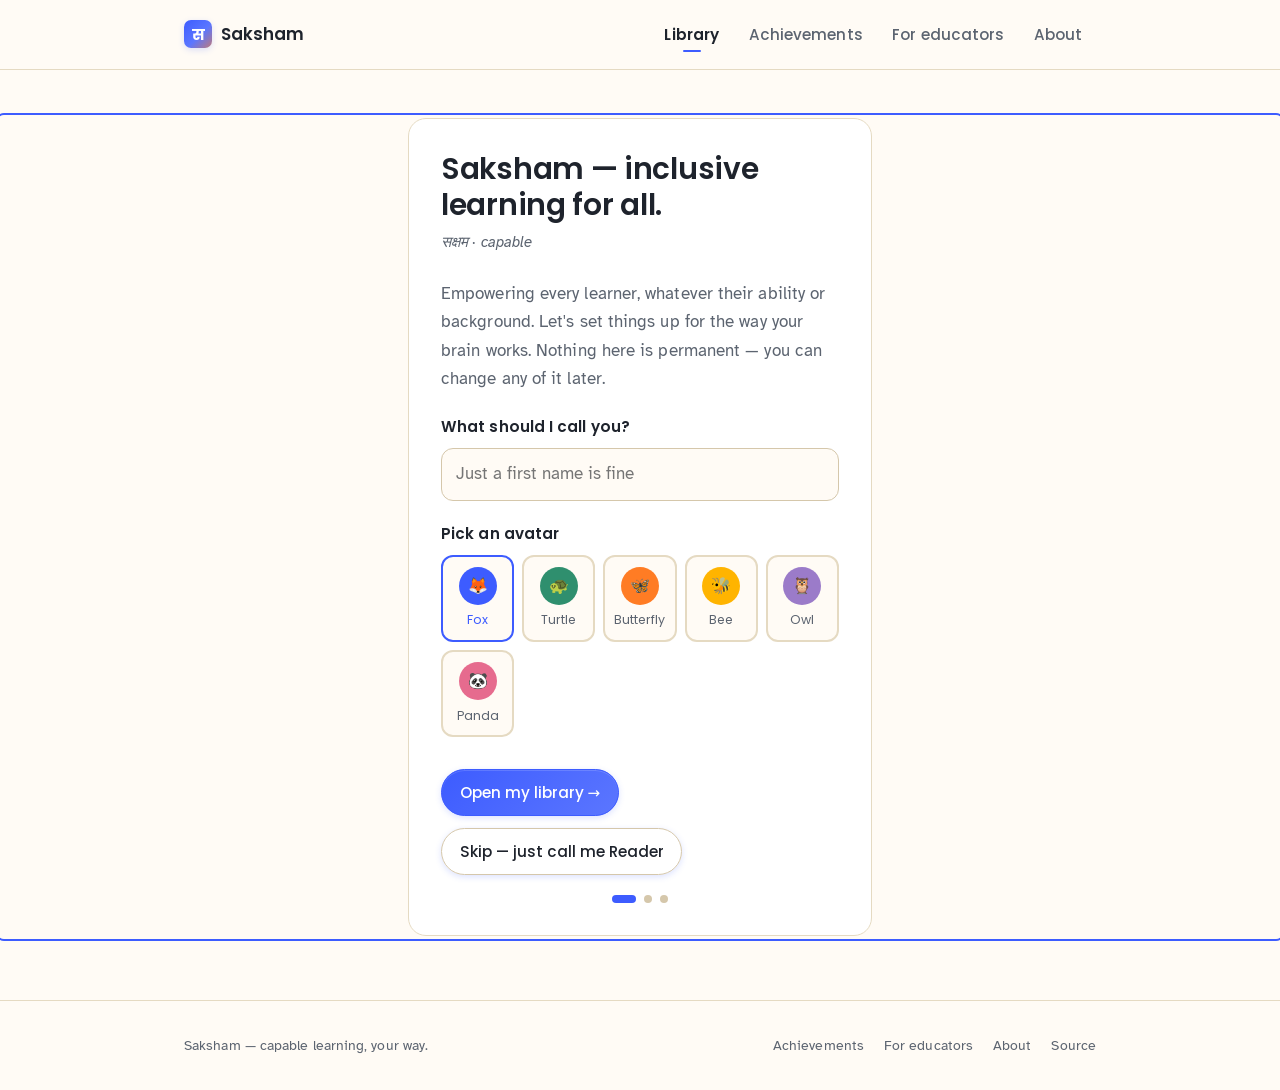
==== commit 57600a23: "Add files via upload updated with all 6 features" ====
--- a/index.html
+++ b/index.html
@@ -23,12 +23,12 @@
       <span class="brand-mark" aria-hidden="true">स</span>
       <span>Saksham</span>
     </a>
-    <button class="nav-toggle" aria-expanded="false" aria-controls="primaryNav" id="navToggle">☰ Menu</button>
+    <button class="nav-toggle" aria-expanded="false" aria-controls="primaryNav" id="navToggle" data-i18n="menu">☰ Menu</button>
     <nav class="nav-links" id="primaryNav" aria-label="Primary">
-      <a href="index.html" class="current" data-voice="Library">Library</a>
-      <a href="achievements.html" data-voice="Achievements">Achievements</a>
-      <a href="educators.html" data-voice="For educators">For educators</a>
-      <a href="about.html" data-voice="About">About</a>
+      <a href="index.html" class="current" data-voice="Library" data-i18n="nav_library">Library</a>
+      <a href="achievements.html" data-voice="Achievements" data-i18n="nav_achievements">Achievements</a>
+      <a href="educators.html" data-voice="For educators" data-i18n="nav_educators">For educators</a>
+      <a href="about.html" data-voice="About" data-i18n="nav_about">About</a>
     </nav>
   </div>
 </header>
@@ -41,26 +41,26 @@
   <section class="screen" id="screen-setup" aria-labelledby="setup-title" hidden>
     <div class="setup">
       <div class="setup-card">
-        <h1 id="setup-title">Saksham — inclusive learning for all.</h1>
+        <h1 id="setup-title" data-i18n="setup_title">Saksham — inclusive learning for all.</h1>
         <p class="meaning">सक्षम · capable</p>
-        <p class="lede">Empowering every learner, regardless of ability or background. Let's set things up for the way <em>your</em> brain works. Nothing here is permanent — you can change any of it later.</p>
-
-        <label for="setupName">What should I call you?</label>
-        <input id="setupName" type="text" placeholder="Just a first name is fine" maxlength="24" autocomplete="off" data-voice="What should I call you?" />
-
-        <label>Pick a color for your avatar</label>
+        <p class="lede" data-i18n="setup_lede">Empowering every learner, regardless of ability or background. Let's set things up for the way your brain works. Nothing here is permanent — you can change any of it later.</p>
+
+        <label for="setupName" data-i18n="setup_name_label">What should I call you?</label>
+        <input id="setupName" type="text" placeholder="Just a first name is fine" data-i18n-ph="setup_name_ph" maxlength="24" autocomplete="off" data-voice="What should I call you?" />
+
+        <label data-i18n="setup_avatar_label">Pick an avatar</label>
         <div class="avatar-picks" role="radiogroup" aria-label="Avatar color">
-          <button type="button" class="avatar-pick" data-avatar="blue" aria-pressed="true" data-voice="Blue avatar"><span class="avatar av-blue" aria-hidden="true">A</span>Blue</button>
-          <button type="button" class="avatar-pick" data-avatar="green" aria-pressed="false" data-voice="Green avatar"><span class="avatar av-green" aria-hidden="true">A</span>Green</button>
-          <button type="button" class="avatar-pick" data-avatar="warm" aria-pressed="false" data-voice="Orange avatar"><span class="avatar av-warm" aria-hidden="true">A</span>Orange</button>
-          <button type="button" class="avatar-pick" data-avatar="sun" aria-pressed="false" data-voice="Yellow avatar"><span class="avatar av-sun" aria-hidden="true">A</span>Yellow</button>
-          <button type="button" class="avatar-pick" data-avatar="lav" aria-pressed="false" data-voice="Purple avatar"><span class="avatar av-lav" aria-hidden="true">A</span>Purple</button>
-          <button type="button" class="avatar-pick" data-avatar="rose" aria-pressed="false" data-voice="Rose avatar"><span class="avatar av-rose" aria-hidden="true">A</span>Rose</button>
+          <button type="button" class="avatar-pick" data-avatar="blue" aria-pressed="true" data-voice="Fox avatar"><span class="avatar av-blue" aria-hidden="true">🦊</span><span data-i18n="av_blue">Fox</span></button>
+          <button type="button" class="avatar-pick" data-avatar="green" aria-pressed="false" data-voice="Turtle avatar"><span class="avatar av-green" aria-hidden="true">🐢</span><span data-i18n="av_green">Turtle</span></button>
+          <button type="button" class="avatar-pick" data-avatar="warm" aria-pressed="false" data-voice="Butterfly avatar"><span class="avatar av-warm" aria-hidden="true">🦋</span><span data-i18n="av_warm">Butterfly</span></button>
+          <button type="button" class="avatar-pick" data-avatar="sun" aria-pressed="false" data-voice="Bee avatar"><span class="avatar av-sun" aria-hidden="true">🐝</span><span data-i18n="av_sun">Bee</span></button>
+          <button type="button" class="avatar-pick" data-avatar="lav" aria-pressed="false" data-voice="Owl avatar"><span class="avatar av-lav" aria-hidden="true">🦉</span><span data-i18n="av_lav">Owl</span></button>
+          <button type="button" class="avatar-pick" data-avatar="rose" aria-pressed="false" data-voice="Panda avatar"><span class="avatar av-rose" aria-hidden="true">🐼</span><span data-i18n="av_rose">Panda</span></button>
         </div>
 
         <div class="setup-actions">
-          <button type="button" class="btn" id="setupSubmit" data-voice="Open my library">Open my library →</button>
-          <button type="button" class="btn ghost" id="setupSkip" data-voice="Skip setup">Skip — just call me Reader</button>
+          <button type="button" class="btn" id="setupSubmit" data-voice="Open my library" data-i18n="setup_open">Open my library →</button>
+          <button type="button" class="btn ghost" id="setupSkip" data-voice="Skip setup" data-i18n="setup_skip">Skip — just call me Reader</button>
         </div>
         <div class="dots" aria-hidden="true">
           <span class="on"></span><span></span><span></span>
@@ -83,10 +83,12 @@
             <h1 id="home-title"><span id="helloName">Reader</span>.</h1>
             <p class="hero-sub" id="helloLine">Pick something to read at your own pace. Nothing here is timed, and your settings travel with you across every page.</p>
 
+
+            <div class="hero-books" aria-hidden="true"><span style="height:52px;background:#3D5CFF;"></span><span style="height:44px;background:#FF7C24;"></span><span style="height:56px;background:#2F8F6E;"></span><span style="height:40px;background:#E66B8E;"></span><span style="height:50px;background:#FFB400;"></span><span style="height:46px;background:#6E45B5;"></span><span style="height:38px;background:#3D5CFF;"></span><span style="height:54px;background:#2F8F6E;"></span><span style="height:48px;background:#FF7C24;"></span><span style="height:42px;background:#9B7BC9;"></span><span style="height:50px;background:#E66B8E;"></span></div>
             <div class="hero-progress">
               <div class="progress-row">
-                <span><strong id="snapRead">0</strong> of <span id="snapTotal">8</span> passages read</span>
-                <a href="achievements.html">Milestones →</a>
+                <span id="readCountLabel"></span>
+                <a href="achievements.html" data-i18n="milestones">Milestones →</a>
               </div>
               <div class="progress-bar" aria-hidden="true">
                 <div class="progress-fill" id="progressFill" style="width: 0%"></div>
@@ -95,8 +97,8 @@
 
             <div class="hero-actions">
               <button class="btn lg" id="continueBtn" data-voice="Continue reading">Continue reading →</button>
-              <button class="btn ghost" id="openPrefsBtn" data-voice="Reading preferences">⚙ Reading preferences</button>
-              <button class="edit-name-link" id="editName" data-voice="Change name">Not me? Change name</button>
+              <button class="btn ghost" id="openPrefsBtn" data-voice="Reading preferences" data-i18n="reading_prefs">⚙ Reading preferences</button>
+              <button class="edit-name-link" id="editName" data-voice="Change name" data-i18n="change_name">Not me? Change name</button>
             </div>
           </div>
 
@@ -108,25 +110,25 @@
     <section class="library-section">
       <div class="container">
         <div class="library-header">
-          <h2>Your library</h2>
+          <h2 data-i18n="your_library">Your library</h2>
           <div class="library-tools">
-            <button type="button" class="btn ghost" id="openFiltersBtn" data-voice="Filter passages">Filter passages</button>
-          </div>
-        </div>
-        <p class="text-soft" style="margin: 0 0 1.5rem;">Eight short passages across three categories. Words with a dotted underline have definitions — tap them.</p>
+            <button type="button" class="btn ghost" id="openFiltersBtn" data-voice="Filter passages" data-i18n="filter_passages">Filter passages</button>
+          </div>
+        </div>
+        <p class="text-soft" style="margin: 0 0 1.5rem;" data-i18n="library_intro">Short passages across three shelves. Words with a dotted underline have definitions — tap them.</p>
 
       <!-- Preferences (collapsed; opened by the hero's "Reading preferences" button) -->
       <details class="prefs" id="prefsPanel">
         <summary data-voice="Reading preferences">
-          <span>Reading preferences</span>
-          <span class="hint">Change anything. Every page remembers.</span>
+          <span data-i18n="prefs_title">Reading preferences</span>
+          <span class="hint" data-i18n="prefs_hint">Change anything. Every page remembers.</span>
           <span class="chev" aria-hidden="true">▾</span>
         </summary>
         <div class="prefs-body">
 
           <div class="pref-group">
             <div class="pref-label">
-              <h4>Font</h4>
+              <h4 data-i18n="font">Font</h4>
               <span class="pref-value" id="lblFont">Atkinson Hyperlegible</span>
             </div>
             <div class="chips" role="radiogroup" aria-label="Font">
@@ -139,7 +141,7 @@
 
           <div class="pref-group">
             <div class="pref-label">
-              <h4>Size</h4>
+              <h4 data-i18n="size">Size</h4>
               <span class="pref-value" id="lblSize">Medium</span>
             </div>
             <div class="chips" role="radiogroup" aria-label="Size">
@@ -151,40 +153,40 @@
 
           <div class="pref-group">
             <div class="pref-label">
-              <h4>Theme</h4>
+              <h4 data-i18n="theme">Theme</h4>
               <span class="pref-value" id="lblContrast">Warm cream</span>
             </div>
             <div class="swatch-row" role="radiogroup" aria-label="Theme">
               <button class="swatch-btn" role="radio" aria-checked="true" aria-pressed="true" data-set="contrast" data-value="cream" data-voice="Warm cream theme">
-                <span class="sw" style="background:#FFFBF5;border-color:#E5DAC2;"></span>Cream
+                <span class="sw" style="background:#FFFBF5;border-color:#E5DAC2;"></span><span data-i18n="theme_cream">Cream</span>
               </button>
               <button class="swatch-btn" role="radio" aria-checked="false" aria-pressed="false" data-set="contrast" data-value="soft" data-voice="Soft blue theme">
-                <span class="sw" style="background:#F1F4FB;border-color:#D2DCEA;"></span>Soft
+                <span class="sw" style="background:#F1F4FB;border-color:#D2DCEA;"></span><span data-i18n="theme_soft">Soft</span>
               </button>
               <button class="swatch-btn" role="radio" aria-checked="false" aria-pressed="false" data-set="contrast" data-value="dark" data-voice="Dark theme">
-                <span class="sw" style="background:#14181F;border-color:#2A3140;"></span>Dark
+                <span class="sw" style="background:#14181F;border-color:#2A3140;"></span><span data-i18n="theme_dark">Dark</span>
               </button>
               <button class="swatch-btn" role="radio" aria-checked="false" aria-pressed="false" data-set="contrast" data-value="high" data-voice="High contrast theme">
-                <span class="sw" style="background:#000;border-color:#FFD301;"></span>High
+                <span class="sw" style="background:#000;border-color:#FFD301;"></span><span data-i18n="theme_high">High</span>
               </button>
             </div>
           </div>
 
           <div class="pref-group">
             <div class="pref-label">
-              <h4>Motion</h4>
+              <h4 data-i18n="motion">Motion</h4>
               <span class="pref-value" id="lblMotion">Full</span>
             </div>
             <div class="chips" role="radiogroup" aria-label="Motion">
-              <button class="chip" role="radio" aria-checked="true" aria-pressed="true" data-set="motion" data-value="full" data-voice="Full motion">Full</button>
-              <button class="chip" role="radio" aria-checked="false" aria-pressed="false" data-set="motion" data-value="reduced" data-voice="Reduced motion">Reduced</button>
-              <button class="chip" role="radio" aria-checked="false" aria-pressed="false" data-set="motion" data-value="none" data-voice="No motion">None</button>
+              <button class="chip" role="radio" aria-checked="true" aria-pressed="true" data-set="motion" data-value="full" data-voice="Full motion"><span data-i18n="motion_full">Full</span></button>
+              <button class="chip" role="radio" aria-checked="false" aria-pressed="false" data-set="motion" data-value="reduced" data-voice="Reduced motion"><span data-i18n="motion_reduced">Reduced</span></button>
+              <button class="chip" role="radio" aria-checked="false" aria-pressed="false" data-set="motion" data-value="none" data-voice="No motion"><span data-i18n="motion_none">None</span></button>
             </div>
           </div>
 
           <div class="pref-group">
             <div class="pref-label">
-              <h4>Read-aloud</h4>
+              <h4 data-i18n="readaloud">Read-aloud</h4>
               <span class="pref-value">
                 <label class="switch">
                   <input id="setAudio" type="checkbox" checked />
@@ -193,12 +195,12 @@
                 </label>
               </span>
             </div>
-            <p class="text-soft" style="font-size: 0.85rem; margin: 0;">Hear the words while you see them.</p>
+            <p class="text-soft" style="font-size: 0.85rem; margin: 0;" data-i18n="readaloud_desc">Hear the words while you see them.</p>
           </div>
 
           <div class="pref-group">
             <div class="pref-label">
-              <h4>Voice cues</h4>
+              <h4 data-i18n="voicecues">Voice cues</h4>
               <span class="pref-value">
                 <label class="switch">
                   <input id="setVoice" type="checkbox" />
@@ -207,12 +209,12 @@
                 </label>
               </span>
             </div>
-            <p class="text-soft" style="font-size: 0.85rem; margin: 0;">Speaks button labels when you focus on them. For emerging readers.</p>
+            <p class="text-soft" style="font-size: 0.85rem; margin: 0;" data-i18n="voicecues_desc">Speaks button labels when you focus on them. For emerging readers.</p>
           </div>
 
           <div class="pref-group">
             <div class="pref-label">
-              <h4>Pace</h4>
+              <h4 data-i18n="pace">Pace</h4>
               <span class="pref-value" id="lblPace">0.9×</span>
             </div>
             <input id="setPace" type="range" min="0.5" max="1.5" step="0.1" value="0.9" aria-label="Reading pace" />
@@ -224,13 +226,13 @@
       <!-- Filter panel (Figma "Search Filter" modal, now an inline collapsible) -->
       <details class="filter-panel" id="filterPanel">
         <summary data-voice="Find passages that fit you">
-          <span>Find passages that fit you</span>
+          <span data-i18n="filter_title">Find passages that fit you</span>
           <span class="hint" id="filterHint">Filter by language, learning need, or grade.</span>
           <span class="chev" aria-hidden="true">▾</span>
         </summary>
         <div class="filter-body">
           <div class="filter-group">
-            <h4>Language</h4>
+            <h4 data-i18n="f_language">Language</h4>
             <div class="chips" role="group" aria-label="Language">
               <button type="button" class="chip" data-filter="lang" data-val="english" aria-pressed="true">English</button>
               <button type="button" class="chip" data-filter="lang" data-val="hindi" aria-pressed="false">हिन्दी Hindi</button>
@@ -241,17 +243,17 @@
             </div>
           </div>
           <div class="filter-group">
-            <h4>Learning needs</h4>
+            <h4 data-i18n="f_needs">Learning needs</h4>
             <div class="chips" role="group" aria-label="Learning needs">
-              <button type="button" class="chip" data-filter="need" data-val="dyslexia" aria-pressed="false">Dyslexia</button>
-              <button type="button" class="chip" data-filter="need" data-val="adhd" aria-pressed="false">ADHD</button>
-              <button type="button" class="chip" data-filter="need" data-val="autism" aria-pressed="false">Autism</button>
-              <button type="button" class="chip" data-filter="need" data-val="speech" aria-pressed="false">Speech</button>
-              <button type="button" class="chip" data-filter="need" data-val="visual" aria-pressed="false">Visual / Motor</button>
+              <button type="button" class="chip" data-filter="need" data-val="dyslexia" aria-pressed="false" data-i18n="need_dyslexia">Dyslexia</button>
+              <button type="button" class="chip" data-filter="need" data-val="adhd" aria-pressed="false" data-i18n="need_adhd">ADHD</button>
+              <button type="button" class="chip" data-filter="need" data-val="autism" aria-pressed="false" data-i18n="need_autism">Autism</button>
+              <button type="button" class="chip" data-filter="need" data-val="speech" aria-pressed="false" data-i18n="need_speech">Speech</button>
+              <button type="button" class="chip" data-filter="need" data-val="visual" aria-pressed="false" data-i18n="need_visual">Visual / Motor</button>
             </div>
           </div>
           <div class="filter-group">
-            <h4>Grade level</h4>
+            <h4 data-i18n="f_grade">Grade level</h4>
             <div class="grade-row" role="group" aria-label="Grade level">
               <button type="button" class="grade" data-filter="grade" data-val="1">1</button>
               <button type="button" class="grade" data-filter="grade" data-val="2">2</button>
@@ -267,8 +269,8 @@
           </div>
           <div class="filter-result" id="filterResult">English · Grade 6 · Showing all 8 passages.</div>
           <div class="filter-actions">
-            <button type="button" class="btn ghost" id="filterClear">Clear all</button>
-            <button type="button" class="btn" id="filterApply">Apply filters</button>
+            <button type="button" class="btn ghost" id="filterClear" data-i18n="filter_clear">Clear all</button>
+            <button type="button" class="btn" id="filterApply" data-i18n="filter_apply">Apply filters</button>
           </div>
         </div>
       </details>
@@ -278,17 +280,17 @@
         <div class="cat-tiles">
           <a href="#grid-stories" class="cat-tile" data-voice="Stories category">
             <span class="cat-badge">Category</span>
-            <h3>Stories</h3>
+            <h3 data-i18n="cat_stories">Stories</h3>
             <div class="cat-count" id="cnt-stories">3 passages</div>
           </a>
           <a href="#grid-science" class="cat-tile warm" data-voice="Science category">
             <span class="cat-badge">Category</span>
-            <h3>Science</h3>
+            <h3 data-i18n="cat_science">Science</h3>
             <div class="cat-count" id="cnt-science">3 passages</div>
           </a>
           <a href="#grid-sky" class="cat-tile lav" data-voice="Sky and stars category">
             <span class="cat-badge">Category</span>
-            <h3>Sky &amp; stars</h3>
+            <h3 data-i18n="cat_sky">Sky &amp; stars</h3>
             <div class="cat-count" id="cnt-sky">2 passages</div>
           </a>
         </div>
@@ -302,8 +304,8 @@
               </svg>
             </span>
             <div class="cat-section-text">
-              <h2 id="grid-stories-h">Stories</h2>
-              <p class="cat-tagline">Short tales worth carrying with you.</p>
+              <h2 id="grid-stories-h" data-i18n="cat_stories">Stories</h2>
+              <p class="cat-tagline" data-i18n="tag_stories">Short tales worth carrying with you.</p>
             </div>
             <span class="cat-count-pill" id="cnt-stories-pill">3 passages</span>
           </div>
@@ -319,8 +321,8 @@
               </svg>
             </span>
             <div class="cat-section-text">
-              <h2 id="grid-science-h">Science</h2>
-              <p class="cat-tagline">How the world quietly works.</p>
+              <h2 id="grid-science-h" data-i18n="cat_science">Science</h2>
+              <p class="cat-tagline" data-i18n="tag_science">How the world quietly works.</p>
             </div>
             <span class="cat-count-pill" id="cnt-science-pill">3 passages</span>
           </div>
@@ -335,8 +337,8 @@
               </svg>
             </span>
             <div class="cat-section-text">
-              <h2 id="grid-sky-h">Sky &amp; stars</h2>
-              <p class="cat-tagline">What's overhead, and why.</p>
+              <h2 id="grid-sky-h" data-i18n="cat_sky">Sky &amp; stars</h2>
+              <p class="cat-tagline" data-i18n="tag_sky">What's overhead, and why.</p>
             </div>
             <span class="cat-count-pill" id="cnt-sky-pill">2 passages</span>
           </div>
@@ -354,7 +356,7 @@
   <section class="screen" id="screen-reader" aria-labelledby="reader-title">
     <div class="container">
       <div class="reader">
-        <button class="back" id="backToLib" data-voice="Back to library">← Back to library</button>
+        <button class="back" id="backToLib" data-voice="Back to library" data-i18n="back_to_library">← Back to library</button>
         <p class="reader-eyebrow" id="readerEyebrow"></p>
         <h1 id="reader-title"></h1>
         <div class="reader-meta" id="reader-meta"></div>
@@ -362,19 +364,19 @@
 
         <div class="reader-controls" role="toolbar" aria-label="Reader controls">
           <div class="grp">
-            <button class="icon-btn" id="playBtn" aria-label="Read aloud" data-voice="Read aloud">▶ Read aloud</button>
-            <button class="icon-btn" id="stopBtn" aria-label="Stop reading" data-voice="Stop reading" hidden>■ Stop</button>
+            <button class="icon-btn" id="playBtn" aria-label="Read aloud" data-voice="Read aloud" data-i18n="read_aloud">▶ Read aloud</button>
+            <button class="icon-btn" id="stopBtn" aria-label="Stop reading" data-voice="Stop reading" data-i18n="stop" hidden>■ Stop</button>
           </div>
           <span class="sep" aria-hidden="true"></span>
           <div class="grp">
             <label for="paceLive" class="sr-only">Pace</label>
-            <span class="text-soft" aria-hidden="true" style="font-size: 0.85rem;">Pace</span>
+            <span class="text-soft" aria-hidden="true" style="font-size: 0.85rem;" data-i18n="pace">Pace</span>
             <input id="paceLive" type="range" min="0.5" max="1.5" step="0.1" value="0.9" class="pace-slider" />
             <span class="pace-val" id="paceLiveVal">0.9×</span>
           </div>
           <span class="sep" aria-hidden="true"></span>
           <div class="grp">
-            <a href="#prefsPanel" class="icon-btn" id="openPrefs" data-voice="More preferences">⚙ More preferences</a>
+            <a href="#prefsPanel" class="icon-btn" id="openPrefs" data-voice="More preferences" data-i18n="more_prefs">⚙ More preferences</a>
           </div>
         </div>
 
@@ -383,19 +385,19 @@
         <!-- Reflection panel (replaces the simple finish card) -->
         <div class="reflect">
           <div class="prev-reflection" id="prevReflection" hidden>
-            <span class="lbl">Your last note</span>
+            <span class="lbl" data-i18n="your_last_note">Your last note</span>
             <span id="prevReflectionText"></span>
           </div>
-          <h3>Take a moment.</h3>
+          <h3 data-i18n="reflect_title">Take a moment.</h3>
           <p class="prompt" id="reflectPrompt">What's one thing you'd remember?</p>
-          <textarea id="reflectText" maxlength="280" placeholder="Type a sentence or two. Or leave it empty. Both are fine."></textarea>
+          <textarea id="reflectText" maxlength="280" placeholder="Type a sentence or two. Or leave it empty. Both are fine." data-i18n-ph="reflect_ph"></textarea>
           <div class="reflect-meta">
             <span id="reflectCount">0 / 280</span>
-            <span>Saved to this device only.</span>
+            <span data-i18n="reflect_saved">Saved to this device only.</span>
           </div>
           <div class="reflect-actions">
-            <button class="btn" id="markRead" data-voice="Mark as read">I read this</button>
-            <span class="skip-note">You can leave the note empty — it's not a test.</span>
+            <button class="btn" id="markRead" data-voice="Mark as read" data-i18n="i_read_this">I read this</button>
+            <span class="skip-note" data-i18n="skip_note">You can leave the note empty — it's not a test.</span>
           </div>
         </div>
       </div>
@@ -410,12 +412,12 @@
       <div class="complete">
         <div class="complete-card">
           <div class="complete-icon" aria-hidden="true">✓</div>
-          <h1 id="complete-title">Nice. You read <span id="completeTitle">that</span>.</h1>
-          <p class="complete-sub" id="completeSub">Take a breath. There's no rush on what's next.</p>
-          <p class="saved-line" id="completeSaved" hidden>Your note has been saved to this device.</p>
+          <h1 id="complete-title">Nice. You read that.</h1>
+          <p class="complete-sub" id="completeSub" data-i18n="complete_sub">Take a breath. There's no rush on what's next.</p>
+          <p class="saved-line" id="completeSaved" data-i18n="complete_saved" hidden>Your note has been saved to this device.</p>
 
           <div class="next-suggest" id="nextSuggest">
-            <h4>Try this next?</h4>
+            <h4 data-i18n="try_next">Try this next?</h4>
             <button type="button" class="next-card" id="nextCard">
               <div class="meta" id="nextMeta"></div>
               <h3 id="nextTitle"></h3>
@@ -424,11 +426,11 @@
           </div>
 
           <div class="all-done" id="allDone" hidden>
-            🌱 You've read every passage in the library. Come back any time — re-reading counts.
+            <span data-i18n="all_done">🌱 You've read every passage in the library. Come back any time — re-reading counts.</span>
           </div>
 
           <div class="complete-actions">
-            <button class="btn ghost" id="completeBack" data-voice="Back to library">Back to library</button>
+            <button class="btn ghost" id="completeBack" data-voice="Back to library" data-i18n="back_to_library2">Back to library</button>
           </div>
         </div>
       </div>
@@ -441,134 +443,66 @@
 <div class="toast" id="toast" role="status" aria-live="polite">
   <div class="icon" id="toastIcon" aria-hidden="true">⭐</div>
   <div>
-    <div class="lbl">Milestone</div>
+    <div class="lbl" data-i18n="milestone_label">Milestone</div>
     <div class="title" id="toastTitle"></div>
   </div>
 </div>
 
 <!-- Voice cue indicator -->
-<div class="voice-indicator" id="voiceIndicator" aria-hidden="true">🔊 Voice cues on</div>
+<div class="voice-indicator" id="voiceIndicator" aria-hidden="true" data-i18n="voice_on">🔊 Voice cues on</div>
 
 <footer class="site-footer">
   <div class="container">
-    <div>Saksham — capable learning, your way.</div>
+    <div data-i18n="footer_tagline">Saksham — capable learning, your way.</div>
     <div class="footer-links">
-      <a href="achievements.html">Achievements</a>
-      <a href="educators.html">For educators</a>
-      <a href="about.html">About</a>
-      <a href="https://github.com/jsayed23/miniproject2" target="_blank" rel="noopener">Source</a>
+      <a href="achievements.html" data-i18n="nav_achievements">Achievements</a>
+      <a href="educators.html" data-i18n="nav_educators">For educators</a>
+      <a href="about.html" data-i18n="nav_about">About</a>
+      <a href="https://github.com/jsayed23/miniproject2" target="_blank" rel="noopener" data-i18n="footer_source">Source</a>
     </div>
   </div>
 </footer>
 
+<script src="i18n.js"></script>
 <script>
 /* =========================================================================
-   DATA — passages + achievements
+   DATA — achievements (passages come from i18n.js)
    ========================================================================= */
-const PASSAGES = [
-  { id: "banyan", cat: "stories", title: "The Banyan Tree", minutes: 3, level: "Easy",
-    paragraphs: [
-      "In many Indian villages, the biggest tree in the middle of the square is a banyan. A banyan does not grow tall like other trees. Instead, it grows wide. Its branches reach out, and from those branches, long roots drop down like ropes.",
-      "When the roots touch the ground, they grow into the soil and become new trunks. After many years, one banyan tree can look like a small forest. Some banyans in India are more than two thousand years old. People sit under them to rest, talk, and study.",
-      "Scientists call the banyan a fig tree. Its fruit is small and round, and birds love it. When a bird eats a fig and lands on another tree, the seed can sprout right on that tree's branch. That is how new banyans begin life high in the air, before sending roots down to the ground."
-    ],
-    vocab: [
-      { word: "trunk", def: "The main stem of a tree, the thick part that holds up the branches." },
-      { word: "sprout", def: "To start to grow. A seed sprouts when its first little stem pushes out." }
-    ],
-    prompt: "Is there a tree near where you live that feels important to your neighborhood?"
-  },
-  { id: "rani", cat: "stories", title: "Rani's Rainy Day", minutes: 4, level: "Easy",
-    paragraphs: [
-      "Rani stood at the door of her flat in Mumbai and watched the rain. It had been raining for three days. The road was a long brown river now. Cars moved slowly through it, and people waded with their slippers in their hands.",
-      "Her grandmother handed her a cup of warm chai. \"In the monsoon,\" her grandmother said, \"everything slows down. That is the gift of it. The city has to learn patience.\"",
-      "Rani thought about her week. School was canceled. Her friends were stuck at home, too. Usually she felt rushed. Today, there was nothing to rush toward. She drank her chai slowly and watched a frog sit very still on the windowsill, waiting out the rain.",
-      "When the rain finally stopped, the air smelled clean. Children came out and splashed in the puddles. Rani went to join them. The road was still a mess, but no one minded."
-    ],
-    vocab: [
-      { word: "monsoon", def: "The rainy season in South Asia, when it rains heavily for weeks at a time." },
-      { word: "patience", def: "The ability to wait calmly without getting upset." }
-    ],
-    prompt: "When does your world slow down? What does that feel like?"
-  },
-  { id: "lamp", cat: "stories", title: "The Lamp Lighter", minutes: 4, level: "Medium",
-    paragraphs: [
-      "Before electric lights came to her village, Tara's grandfather was the lamp lighter. Every evening just before sunset, he walked the same route with a long pole, lighting each oil lamp on its tall wooden post. The pole had a small flame at the end. He would touch the flame to the wick, watch it catch, and move on to the next post.",
-      "Tara remembers waiting at the corner of her street when she was small. She wanted to see her grandfather come around the bend. He always carried a small notebook, where he wrote down which lamps needed new wicks or more kerosene. He was very patient with the work. He said each lamp had its own personality. Some caught quickly. Some needed a moment to think about it.",
-      "When the electric lines were finally laid in the village, the kerosene lamps were taken down one by one. Her grandfather was not sad. He said it was good that families could now see each other clearly at dinner. But he kept one of the old lamps in the kitchen. On nights when the power went out, which still happened often, he would light it with a match. The kitchen would fill with a soft yellow glow.",
-      "Tara lives in the city now. When the lights go out in her apartment building, which doesn't happen often, she lights a candle. The room becomes a small room again, the way her grandfather's kitchen used to be."
-    ],
-    vocab: [
-      { word: "wick", def: "The string or strip of cloth in a candle or lamp that soaks up oil and burns." },
-      { word: "kerosene", def: "A kind of oil that was once used in lamps and is still used in some stoves." }
-    ],
-    prompt: "What's something old that still has a quiet job in your home?"
-  },
-  { id: "honey", cat: "science", title: "How Honey Gets to Your Table", minutes: 4, level: "Medium",
-    paragraphs: [
-      "A jar of honey looks simple, but it took thousands of bees to fill it. A single honeybee visits about fifty flowers in one trip. To make one teaspoon of honey, bees from a whole hive must visit more than ten thousand flowers together.",
-      "When a bee finds a good patch of flowers, she flies back to the hive and dances. The dance is shaped like a figure eight. The angle of the dance tells the other bees which direction to fly. The length of the dance tells them how far. This is one of the few times in nature that an animal tells another animal directions with a map.",
-      "Bees carry nectar in a special stomach. Back at the hive, they pass the nectar from bee to bee, breathing on it to make it dry. Then they store it in the honeycomb and seal it with wax. The honey is finished. It can stay good for thousands of years, which is why archaeologists have found honey in old jars and it was still safe to eat."
-    ],
-    vocab: [
-      { word: "nectar", def: "A sweet liquid that flowers make. Bees drink it and turn it into honey." },
-      { word: "honeycomb", def: "The wax structure bees build, made of small six-sided rooms for honey." }
-    ],
-    prompt: "If you could send a 'dance message' to a friend, what would it say?"
-  },
-  { id: "birds", cat: "science", title: "Why Birds Sing in the Morning", minutes: 4, level: "Medium",
-    paragraphs: [
-      "If you wake up early enough, before the cars and the people and the traffic, you can hear it. Birds singing all at once. It is called the dawn chorus, and it happens almost everywhere there are birds, every morning, just before sunrise.",
-      "Scientists have wondered for a long time why birds sing more at dawn than at any other time of day. There are a few good guesses. The air just before sunrise is still and cool, and sound travels far in still cool air. A song sung at dawn can reach almost twenty times more birds than the same song at noon. So the dawn is the moment when one bird can be heard by the most other birds at once.",
-      "There is also another reason. Many male birds sing to defend their territory. Singing tells other birds, this is my patch of forest. Singing at dawn is a way of saying it before anyone else has the chance.",
-      "Different birds sing in a rough order. Robins and thrushes start first. Sparrows and tits join in. Crows are usually the last. If you listen carefully one morning, you can hear the layers add themselves one by one, like instruments coming into a song."
-    ],
-    vocab: [
-      { word: "dawn", def: "The time just before and during sunrise, when the sky first gets light." },
-      { word: "territory", def: "An area that an animal considers its own and will defend from others." }
-    ],
-    prompt: "What's the earliest sound you remember hearing in the morning?"
-  },
-  { id: "music", cat: "science", title: "The Math Hiding in Music", minutes: 4, level: "Medium",
-    paragraphs: [
-      "Music feels like feeling. But under that feeling, there is math. Every note has a number, and every rhythm is a fraction.",
-      "When a drummer plays four steady beats, that is a count of four. If she splits one of those beats in half, she is playing eighths. Splitting again gives sixteenths. The faster the drum, the smaller the fractions. Drummers do not usually think in fractions, but their hands have learned them.",
-      "Indian classical music uses cycles called taal. A taal of sixteen beats is called teentaal. It is the same length as four bars of four in Western music, but it is felt differently. A tabla player can clap the sixteen beats and find the same pattern over and over, even when the melody floats freely on top.",
-      "Once you notice this, math stops feeling like a school subject. It is just the shape under the song."
-    ],
-    vocab: [
-      { word: "rhythm", def: "The pattern of beats in music — short, long, fast, slow." },
-      { word: "taal", def: "A rhythm cycle in Indian classical music. Teentaal has sixteen beats." }
-    ],
-    prompt: "What's a pattern in your day you've noticed but never named?"
-  },
-  { id: "stars", cat: "sky", title: "Stars That Tell Stories", minutes: 3, level: "Easy",
-    paragraphs: [
-      "On a clear night far from city lights, you can see thousands of stars. People all over the world have looked up at those same stars for thousands of years. To remember the patterns, they made up stories.",
-      "In Indian astronomy, the sky is divided into twenty-seven groups of stars called nakshatras. Each one has a name and a story. The nakshatra called Rohini is shaped like a cart. The one called Mrigashira looks like the head of a deer.",
-      "Other cultures see the same stars differently. The shape we call the Big Dipper is called the Plough in Britain and Saptarishi, the Seven Sages, in India. The stars are not really arranged that way in space. They only look like a shape from where we stand on Earth.",
-      "Looking at stars is one of the oldest things a human can do. The light you see has been traveling for many years. When it finally lands in your eye, you and that ancient light are meeting for the first time."
-    ],
-    vocab: [
-      { word: "nakshatra", def: "One of the twenty-seven groups of stars in Indian astronomy, each with its own name and story." },
-      { word: "constellation", def: "A group of stars that, from Earth, looks like a shape or figure." }
-    ],
-    prompt: "If you made up a name for a constellation, what shape would it be?"
-  },
-  { id: "moon", cat: "sky", title: "The Moon's Quiet Side", minutes: 3, level: "Medium",
-    paragraphs: [
-      "The moon always shows us the same face. The same dark patches, the same mountains, the same craters. This is not a coincidence. The moon turns once on its axis in exactly the time it takes to orbit Earth, so the same side faces us every night.",
-      "For most of human history, no one had any idea what the other side of the moon looked like. It was a great unknown. In 1959, a Soviet spacecraft called Luna 3 flew past the moon's far side and took the first photographs. The pictures came back grainy and dark, but they were the first time human eyes had ever seen what was over there.",
-      "The far side, it turned out, looks very different. The near side that faces Earth is covered in large dark plains called maria, ancient seas of cooled lava. The far side has almost none of those. It is mostly bright mountains and craters, smaller and more rugged. Scientists are still figuring out why the two sides ended up so different.",
-      "The far side is sometimes called the dark side, but that is not quite right. It gets just as much sunlight as the near side. It is just the side that is always turned away from us — a side that has its own quiet life, in plain view of the sun, hidden only from the world it has always quietly circled."
-    ],
-    vocab: [
-      { word: "orbit", def: "The curved path one object takes around another in space, like the moon around Earth." },
-      { word: "maria", def: "The dark, flat areas on the moon. 'Maria' is Latin for 'seas,' though they have no water." }
-    ],
-    prompt: "What's something close to you that you've never really looked at?"
-  }
-];
+const PASSAGES = window.SAKSHAM_PASSAGES;
+
+const AVATAR_EMOJI = { blue: '🦊', green: '🐢', warm: '🦋', sun: '🐝', lav: '🦉', rose: '🐼' };
+
+/* ---- i18n helpers ----
+   curLang(): current UI language code. t(): interface string lookup with {var}
+   substitution. L(): the current-language block of a passage (falls back to en).
+   speechTagFor(): BCP-47 tag for the Web Speech API. */
+function curLang() { try { return (state && state.lang) || 'en'; } catch (e) { return 'en'; } }
+function t(key, vars) {
+  const lang = curLang();
+  const table = window.SAKSHAM_STRINGS[lang] || window.SAKSHAM_STRINGS.en;
+  let s = (table[key] != null) ? table[key] : (window.SAKSHAM_STRINGS.en[key] != null ? window.SAKSHAM_STRINGS.en[key] : key);
+  if (vars) Object.keys(vars).forEach(k => { s = String(s).split('{' + k + '}').join(vars[k]); });
+  return s;
+}
+function L(p) { const lang = curLang(); return (p && (p[lang] || p.en)) || {}; }
+function speechTagFor(lang) { const m = window.SAKSHAM_LANGS.find(x => x.key === lang); return m ? m.speech : 'en-US'; }
+
+/* Re-localise every static string, then refresh the dynamic UI. Called on load
+   and whenever the reader switches language. */
+function localizeStaticUI() {
+  document.querySelectorAll('[data-i18n]').forEach(el => { el.textContent = t(el.getAttribute('data-i18n')); });
+  document.querySelectorAll('[data-i18n-ph]').forEach(el => { el.setAttribute('placeholder', t(el.getAttribute('data-i18n-ph'))); });
+}
+function applyLang() {
+  document.documentElement.lang = curLang();
+  localizeStaticUI();
+  if (typeof syncPrefsUI === 'function') syncPrefsUI();
+  if (typeof syncFilterUI === 'function') syncFilterUI();
+  const home = document.getElementById('screen-home');
+  if (home && home.classList.contains('active')) { renderHello(); renderLibrary(); }
+  const reader = document.getElementById('screen-reader');
+  if (reader && reader.classList.contains('active') && currentPassage) openPassage(currentPassage.id);
+}
 
 const ACHIEVEMENTS = [
   { id: 'first-read',     icon: '📖', title: 'First passage',     desc: 'You read your first passage. Welcome to the library.' },
@@ -607,6 +541,7 @@
    ========================================================================= */
 const DEFAULTS = {
   font: "atkinson", size: "m", contrast: "cream", motion: "full",
+  lang: "en",
   audio: true, voiceCues: false, pace: 0.9,
   profile: null,                  // { name, avatar }
   read: {},                       // { passageId: ISO date }
@@ -697,12 +632,12 @@
   const btn = document.getElementById('continueBtn');
   const next = getNextUnread();
   if (next) {
-    btn.innerHTML = `Read "${next.title}" →`;
-    btn.setAttribute('data-voice', `Read ${next.title}`);
+    btn.innerHTML = t('read_titled', { t: L(next).title });
+    btn.setAttribute('data-voice', L(next).title);
     btn.onclick = () => openPassage(next.id);
   } else {
-    btn.innerHTML = `Browse the library →`;
-    btn.setAttribute('data-voice', 'Browse the library');
+    btn.innerHTML = t('browse_library');
+    btn.setAttribute('data-voice', t('browse_library'));
     btn.onclick = () => {
       document.getElementById('library').scrollIntoView({
         behavior: state.motion === 'none' ? 'auto' : 'smooth',
@@ -756,7 +691,7 @@
   const avEl = document.getElementById('helloAvatar');
   if (avEl) {
     avEl.className = 'avatar av-' + p.avatar;
-    avEl.textContent = (p.name || 'R').slice(0,1).toUpperCase();
+    avEl.textContent = AVATAR_EMOJI[p.avatar] || '🦊';
   }
   document.getElementById('helloName').textContent = p.name + '.';
 
@@ -764,20 +699,18 @@
   const readCount = Object.keys(state.read).length;
   let eyebrow, sub;
   if (readCount === 0) {
-    eyebrow = "Welcome";
-    sub = "Pick something to read at your own pace. Words with a dotted underline have definitions you can tap. Your settings travel with you across every page.";
+    eyebrow = t('g_welcome'); sub = t('hero_sub_new');
   } else if (readCount < PASSAGES.length) {
-    eyebrow = hour < 5 ? 'Up late' : hour < 12 ? 'Good morning' : hour < 17 ? 'Good afternoon' : hour < 21 ? 'Good evening' : 'Welcome back';
-    sub = "Pick up where you left off, or try something new. Nothing here is timed.";
+    eyebrow = hour < 5 ? t('g_late') : hour < 12 ? t('g_morning') : hour < 17 ? t('g_afternoon') : hour < 21 ? t('g_evening') : t('g_welcome_back');
+    sub = t('hero_sub_mid');
   } else {
-    eyebrow = "Done — and welcome back";
-    sub = "You've read everything. Re-reading counts. Or come back tomorrow.";
+    eyebrow = t('g_done'); sub = t('hero_sub_done');
   }
   document.getElementById('helloGreeting').textContent = eyebrow;
   document.getElementById('helloLine').textContent = sub;
 
-  document.getElementById('snapRead').textContent = readCount;
-  document.getElementById('snapTotal').textContent = PASSAGES.length;
+  const rcl = document.getElementById('readCountLabel');
+  if (rcl) rcl.textContent = t('read_count', { n: readCount, t: PASSAGES.length });
   const pct = Math.round((readCount / PASSAGES.length) * 100);
   document.getElementById('progressFill').style.width = pct + '%';
 
@@ -810,9 +743,9 @@
   document.getElementById('setPace').value = state.pace;
   document.getElementById('paceLive').value = state.pace;
   document.getElementById('lblFont').textContent = FONT_LABELS[state.font];
-  document.getElementById('lblSize').textContent = SIZE_LABELS[state.size];
-  document.getElementById('lblContrast').textContent = CONTRAST_LABELS[state.contrast];
-  document.getElementById('lblMotion').textContent = MOTION_LABELS[state.motion];
+  document.getElementById('lblSize').textContent = t('size_' + state.size);
+  document.getElementById('lblContrast').textContent = t('theme_' + state.contrast);
+  document.getElementById('lblMotion').textContent = t('motion_' + state.motion);
   document.getElementById('lblPace').textContent = state.pace.toFixed(1) + '×';
   document.getElementById('paceLiveVal').textContent = state.pace.toFixed(1) + '×';
   document.getElementById('playBtn').hidden = !state.audio;
@@ -854,45 +787,63 @@
 /* =========================================================================
    LIBRARY
    ========================================================================= */
+/* True when a passage matches the active grade and learning-need filters.
+   Language is not a filter here — it switches content, not the visible set. */
+function passesFilters(p) {
+  const grades = [...filterState.grade];
+  if (grades.length && !grades.some(g => p.gmin <= +g && +g <= p.gmax)) return false;
+  if (filterState.need.size && ![...filterState.need].some(n => p.needs.includes(n))) return false;
+  return true;
+}
 function renderLibrary() {
   const byCat = {};
-  PASSAGES.forEach(p => {
-    if (!byCat[p.cat]) byCat[p.cat] = [];
-    byCat[p.cat].push(p);
-  });
+  PASSAGES.forEach(p => { (byCat[p.cat] = byCat[p.cat] || []).push(p); });
+  let totalVisible = 0;
   Object.keys(byCat).forEach(cat => {
     const grid = document.getElementById('grid-' + cat);
     const count = document.getElementById('cnt-' + cat);
     const countPill = document.getElementById('cnt-' + cat + '-pill');
     if (!grid) return;
     grid.innerHTML = '';
-    const label = `${byCat[cat].length} passage${byCat[cat].length === 1 ? '' : 's'}`;
+    const visible = byCat[cat].filter(passesFilters);
+    totalVisible += visible.length;
+    const label = visible.length === 1 ? t('one_passage') : t('n_passages', { n: visible.length });
     if (count) count.textContent = label;
     if (countPill) countPill.textContent = label;
-    byCat[cat].forEach(p => {
+    const section = grid.closest('.cat-section');
+    if (section) section.style.display = visible.length ? '' : 'none';
+    visible.forEach(p => {
+      const lp = L(p);
       const done = !!state.read[p.id];
       const card = document.createElement('button');
       card.className = 'passage-card p-' + p.cat;
       card.setAttribute('role', 'listitem');
-      card.setAttribute('data-voice', `${p.title}, ${p.minutes} minutes, ${p.level}`);
+      card.setAttribute('data-voice', lp.title);
       const icon = PASSAGE_ICONS[p.id] || '';
       card.innerHTML = `
         <div class="meta">
-          <span>${p.minutes} min</span>
+          <span>${t('min_label', { n: p.minutes })}</span>
           <span class="dot">·</span>
-          <span>${p.level}</span>
+          <span>${t('level_' + p.level)}</span>
         </div>
         <div class="p-title-row">
           ${icon ? `<span class="p-icon" aria-hidden="true">${icon}</span>` : ''}
-          <h3>${p.title}</h3>
-        </div>
-        <p class="preview">${p.paragraphs[0].slice(0, 110)}…</p>
-        ${done ? '<div class="done">✓ You read this</div>' : ''}
+          <h3>${lp.title}</h3>
+        </div>
+        <p class="preview">${(lp.paragraphs[0] || '').slice(0, 110)}…</p>
+        ${done ? `<div class="done">${t('read_done')}</div>` : ''}
       `;
       card.addEventListener('click', () => openPassage(p.id));
       grid.appendChild(card);
     });
   });
+  const lib = document.getElementById('library');
+  let emptyEl = document.getElementById('libEmpty');
+  if (totalVisible === 0) {
+    if (!emptyEl) { emptyEl = document.createElement('p'); emptyEl.id = 'libEmpty'; emptyEl.className = 'lib-empty'; lib.appendChild(emptyEl); }
+    emptyEl.textContent = t('empty_shelf');
+    emptyEl.style.display = '';
+  } else if (emptyEl) { emptyEl.style.display = 'none'; }
 }
 
 /* =========================================================================
@@ -918,34 +869,35 @@
   const p = PASSAGES.find(x => x.id === id);
   if (!p) return;
   currentPassage = p;
-  document.getElementById('readerEyebrow').textContent = CATEGORY_LABELS[p.cat].toUpperCase();
-  document.getElementById('reader-title').textContent = p.title;
+  const lp = L(p);
+  document.getElementById('readerEyebrow').textContent = t('cat_' + p.cat).toUpperCase();
+  document.getElementById('reader-title').textContent = lp.title;
   document.getElementById('reader-meta').innerHTML = `
-    <span>${CATEGORY_LABELS[p.cat]}</span>
+    <span>${t('cat_' + p.cat)}</span>
     <span class="text-soft">·</span>
-    <span>${p.minutes} min</span>
+    <span>${t('min_label', { n: p.minutes })}</span>
     <span class="text-soft">·</span>
-    <span>${p.level}</span>
+    <span>${t('level_' + p.level)}</span>
   `;
 
   // Paragraph progress indicator
   const paraEl = document.getElementById('paraProgress');
-  paraEl.innerHTML = `<span>${p.paragraphs.length} paragraphs</span><span class="dots">${
-    p.paragraphs.map((_, i) => `<span class="dot" data-para="${i}"></span>`).join('')
+  paraEl.innerHTML = `<span>${t('n_paragraphs', { n: lp.paragraphs.length })}</span><span class="dots">${
+    lp.paragraphs.map((_, i) => `<span class="dot" data-para="${i}"></span>`).join('')
   }</span>`;
   // Mark dots as the user scrolls through paragraphs
   const paraDots = paraEl.querySelectorAll('.dot');
 
   // Build vocab lookup: lowercase whole word → definition
   const vocabMap = {};
-  (p.vocab || []).forEach(v => { vocabMap[v.word.toLowerCase()] = v.def; });
+  (lp.vocab || []).forEach(v => { vocabMap[v.word.toLowerCase()] = v.def; });
 
   const body = document.getElementById('passageBody');
   body.innerHTML = '';
   wordEls = [];
   const paraEls = [];
 
-  p.paragraphs.forEach((para, paraIdx) => {
+  lp.paragraphs.forEach((para, paraIdx) => {
     const pEl = document.createElement('p');
     pEl.dataset.para = paraIdx;
     const tokens = para.split(/(\s+)/);
@@ -1017,7 +969,7 @@
   const reflectText = document.getElementById('reflectText');
   reflectText.value = savedNote;
   document.getElementById('reflectCount').textContent = `${savedNote.length} / 280`;
-  document.getElementById('reflectPrompt').textContent = p.prompt || "What's one thing you'd remember?";
+  document.getElementById('reflectPrompt').textContent = lp.prompt || '';
   // Show previous reflection inline (if any)
   const prevWrap = document.getElementById('prevReflection');
   if (savedNote) {
@@ -1092,7 +1044,7 @@
  * @returns {void} - Updates the completion-screen DOM and transitions to it.
  */
 function showCompletion(passage) {
-  document.getElementById('completeTitle').textContent = `"${passage.title}"`;
+  document.getElementById('complete-title').textContent = t('complete_title', { t: '“' + L(passage).title + '”' });
   // Surface the reflection-saved line if there was a note
   const saved = (state.reflections[passage.id] || '').trim();
   document.getElementById('completeSaved').hidden = saved.length === 0;
@@ -1110,11 +1062,11 @@
   if (next) {
     nextSuggest.hidden = false;
     allDone.hidden = true;
-    document.getElementById('nextMeta').innerHTML = `${CATEGORY_LABELS[next.cat]} · ${next.minutes} min · ${next.level}`;
-    document.getElementById('nextTitle').textContent = next.title;
-    document.getElementById('nextPreview').textContent = next.paragraphs[0].slice(0, 110) + '…';
+    document.getElementById('nextMeta').innerHTML = t('cat_' + next.cat) + ' · ' + t('min_label', { n: next.minutes }) + ' · ' + t('level_' + next.level);
+    document.getElementById('nextTitle').textContent = L(next).title;
+    document.getElementById('nextPreview').textContent = L(next).paragraphs[0].slice(0, 110) + '…';
     document.getElementById('nextCard').onclick = () => openPassage(next.id);
-    document.getElementById('nextCard').setAttribute('data-voice', `Open ${next.title}`);
+    document.getElementById('nextCard').setAttribute('data-voice', L(next).title);
   } else {
     nextSuggest.hidden = true;
     allDone.hidden = false;
@@ -1130,7 +1082,7 @@
   if (speaking) restartSpeech();
 });
 
-function getFullText() { return currentPassage ? currentPassage.paragraphs.join('\n\n') : ''; }
+function getFullText() { return currentPassage ? L(currentPassage).paragraphs.join('\n\n') : ''; }
 function clearSpoken() { wordEls.forEach(w => w.classList.remove('spoken')); }
 
 /**
@@ -1155,7 +1107,13 @@
   utter = new SpeechSynthesisUtterance(text);
   utter.rate = state.pace;
   utter.pitch = 1;
-  utter.lang = 'en-US';
+  utter.lang = speechTagFor(state.lang);
+  try {
+    const voices = speechSynthesis.getVoices() || [];
+    const want = utter.lang.slice(0, 2).toLowerCase();
+    const v = voices.find(vo => (vo.lang || '').toLowerCase().startsWith(want));
+    if (v) utter.voice = v;
+  } catch (e) {}
 
   const offsets = [];
   const regex = /\S+/g;
@@ -1325,44 +1283,52 @@
 function syncFilterUI() {
   document.querySelectorAll('[data-filter]').forEach(btn => {
     const f = btn.dataset.filter, v = btn.dataset.val;
-    const active = filterState[f].has(v);
+    let active;
+    if (f === 'lang') { const m = window.SAKSHAM_LANGS.find(x => x.code === v); active = !!m && m.key === state.lang; }
+    else active = filterState[f].has(v);
     btn.setAttribute('aria-pressed', active ? 'true' : 'false');
   });
-  // Result line
-  const langs = [...filterState.lang].map(v => LANG_LABELS[v]).join(', ') || 'Any language';
-  const grades = [...filterState.grade].sort().join(', ');
+  const langMeta = window.SAKSHAM_LANGS.find(x => x.key === state.lang) || window.SAKSHAM_LANGS[0];
+  const grades = [...filterState.grade].sort((a, b) => a - b).join(', ');
+  const visible = PASSAGES.filter(passesFilters).length;
+  let line = t('filter_result', { lang: langMeta.native, g: grades || '—', n: visible, total: PASSAGES.length });
   const needs = [...filterState.need];
-
-  let line = `${langs} · Grade ${grades || '—'} · Showing all ${PASSAGES.length} passages.`;
-  if (filterState.lang.size && !filterState.lang.has('english')) {
-    line += ' Other languages are coming soon — the current library is English.';
-  }
-  if (needs.length) {
-    line += ' Suggestions for your filters: ' + needs.map(n => NEED_SUGGESTIONS[n]).join(' ');
-  }
+  if (needs.length) line += ' ' + t('sug_prefix') + needs.map(n => t('sug_' + n)).join(' ');
   document.getElementById('filterResult').textContent = line;
-  // hint in summary
   const hint = document.getElementById('filterHint');
-  const total = filterState.lang.size + filterState.need.size + filterState.grade.size;
-  hint.textContent = total > 1 ? `${total} filters active.` : 'Filter by language, learning need, or grade.';
+  const total = filterState.need.size + filterState.grade.size;
+  hint.textContent = total > 1 ? t('filters_active', { n: total }) : t('filter_hint');
 }
 
 document.querySelectorAll('[data-filter]').forEach(btn => {
   btn.addEventListener('click', () => {
     const f = btn.dataset.filter, v = btn.dataset.val;
-    if (filterState[f].has(v)) filterState[f].delete(v);
-    else filterState[f].add(v);
+    if (f === 'lang') {
+      // Language is single-select and switches the whole app immediately.
+      const meta = window.SAKSHAM_LANGS.find(x => x.code === v);
+      if (meta) {
+        state.lang = meta.key;
+        filterState.lang = new Set([v]);
+        saveState();
+        applyLang();
+      }
+      return;
+    }
+    if (f === 'grade') { filterState.grade = new Set([v]); }   // grade is single-select
+    else { if (filterState[f].has(v)) filterState[f].delete(v); else filterState[f].add(v); }
     syncFilterUI();
+    renderLibrary();
   });
 });
 document.getElementById('filterClear').addEventListener('click', () => {
-  filterState.lang = new Set(['english']);
   filterState.need = new Set();
   filterState.grade = new Set(['6']);
   syncFilterUI();
+  renderLibrary();
 });
 document.getElementById('filterApply').addEventListener('click', () => {
   document.getElementById('filterPanel').open = false;
+  renderLibrary();
   document.getElementById('library').scrollIntoView({ behavior: state.motion === 'none' ? 'auto' : 'smooth' });
 });
 
@@ -1372,6 +1338,18 @@
    INIT
    ========================================================================= */
 syncPrefsUI();
+
+// Initialise language selection from saved state, then localise the whole UI.
+(function initLang() {
+  const meta = window.SAKSHAM_LANGS.find(x => x.key === state.lang) || window.SAKSHAM_LANGS[0];
+  filterState.lang = new Set([meta.code]);
+})();
+applyLang();
+
+// Some browsers load speech voices asynchronously; re-evaluate when they arrive.
+if ('speechSynthesis' in window) {
+  speechSynthesis.onvoiceschanged = () => {};
+}
 
 // Route to setup if no profile yet, otherwise home
 if (!state.profile || !state.profile.name) {
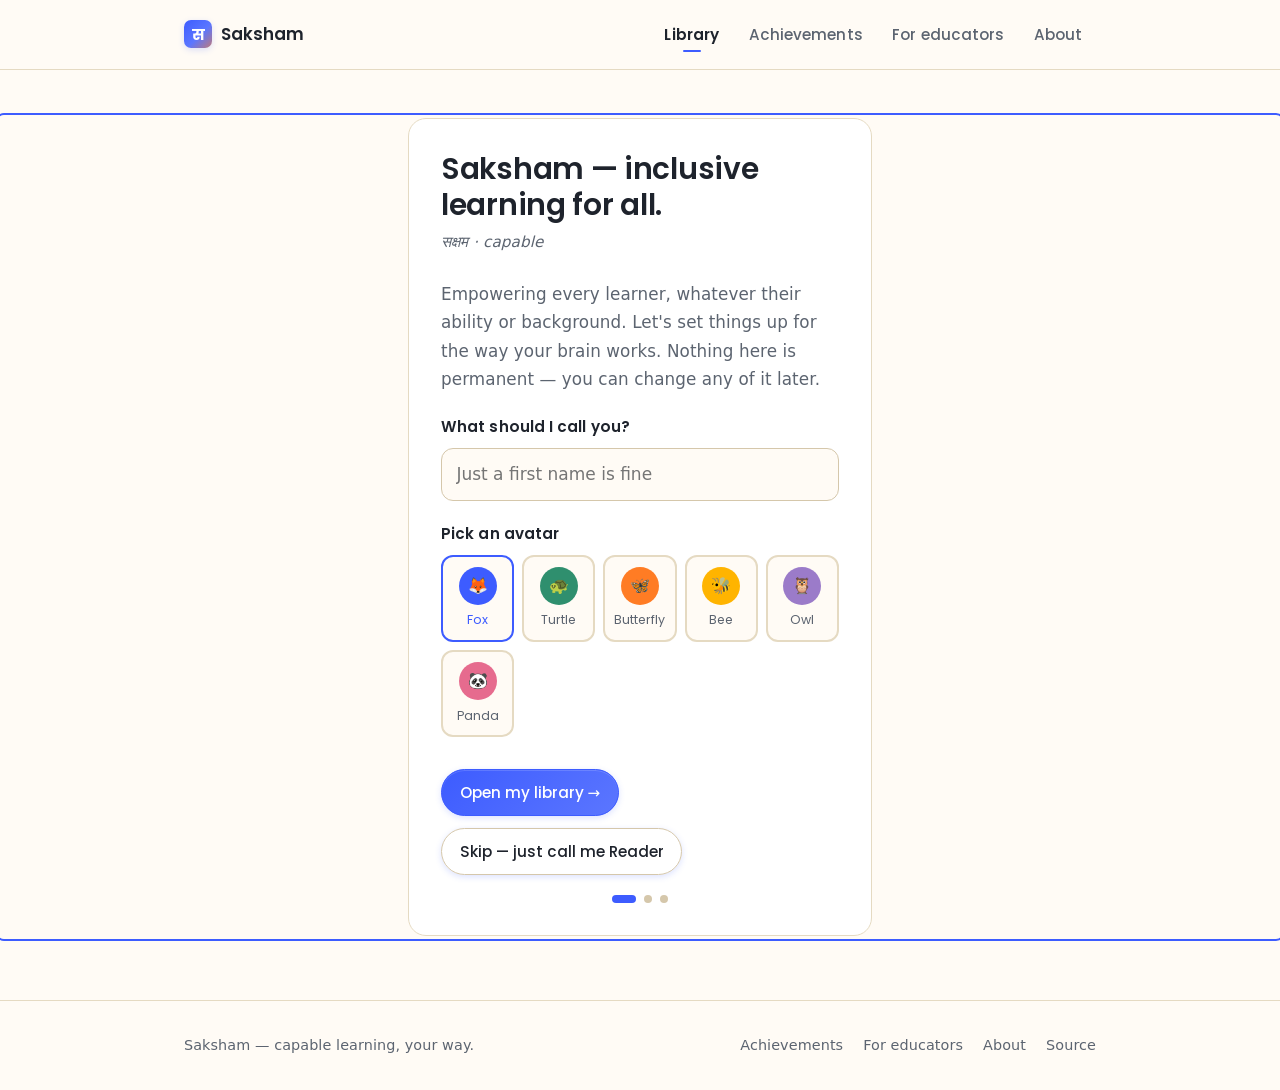
==== commit aab7491c: "Add files via upload" ====
--- a/index.html
+++ b/index.html
@@ -13,7 +13,7 @@
 <link rel="stylesheet" href="styles.css">
 </head>
 
-<body data-contrast="cream" data-font="atkinson" data-size="m" data-motion="full">
+<body data-contrast="cream" data-font="lexend" data-size="m" data-motion="full">
 
 <a href="#main" class="skip">Skip to main content</a>
 
@@ -80,11 +80,9 @@
         <div class="hero-content">
           <div class="hero-text">
             <p class="hero-eyebrow"><span id="helloGreeting">Welcome back</span></p>
-            <h1 id="home-title"><span id="helloName">Reader</span>.</h1>
+            <h1 id="home-title"><span id="helloName">Jasmine</span><span class="name-dot">.</span></h1>
             <p class="hero-sub" id="helloLine">Pick something to read at your own pace. Nothing here is timed, and your settings travel with you across every page.</p>
 
-
-            <div class="hero-books" aria-hidden="true"><span style="height:52px;background:#3D5CFF;"></span><span style="height:44px;background:#FF7C24;"></span><span style="height:56px;background:#2F8F6E;"></span><span style="height:40px;background:#E66B8E;"></span><span style="height:50px;background:#FFB400;"></span><span style="height:46px;background:#6E45B5;"></span><span style="height:38px;background:#3D5CFF;"></span><span style="height:54px;background:#2F8F6E;"></span><span style="height:48px;background:#FF7C24;"></span><span style="height:42px;background:#9B7BC9;"></span><span style="height:50px;background:#E66B8E;"></span></div>
             <div class="hero-progress">
               <div class="progress-row">
                 <span id="readCountLabel"></span>
@@ -102,6 +100,17 @@
             </div>
           </div>
 
+          <div class="hero-visual" aria-hidden="true">
+            <div class="hero-orb">
+              <span class="orb-ring orb-ring-1"></span>
+              <span class="orb-ring orb-ring-2"></span>
+              <span class="avatar av-blue" id="helloAvatar">🦊</span>
+              <span class="float-chip chip-book">📖</span>
+              <span class="float-chip chip-star">⭐</span>
+              <span class="float-chip chip-leaf">🌱</span>
+            </div>
+          </div>
+
         </div>
       </div>
     </section>
@@ -120,20 +129,23 @@
       <!-- Preferences (collapsed; opened by the hero's "Reading preferences" button) -->
       <details class="prefs" id="prefsPanel">
         <summary data-voice="Reading preferences">
-          <span data-i18n="prefs_title">Reading preferences</span>
-          <span class="hint" data-i18n="prefs_hint">Change anything. Every page remembers.</span>
-          <span class="chev" aria-hidden="true">▾</span>
+          <span class="sum-icon" aria-hidden="true">⚙</span>
+          <span class="sum-text">
+            <span class="sum-title" data-i18n="prefs_title">Reading preferences</span>
+            <span class="hint" data-i18n="prefs_hint">Change anything. Every page remembers.</span>
+          </span>
+          <span class="sum-toggle" aria-hidden="true"><span class="chev">▾</span></span>
         </summary>
         <div class="prefs-body">
 
           <div class="pref-group">
             <div class="pref-label">
               <h4 data-i18n="font">Font</h4>
-              <span class="pref-value" id="lblFont">Atkinson Hyperlegible</span>
+              <span class="pref-value" id="lblFont">Lexend</span>
             </div>
             <div class="chips" role="radiogroup" aria-label="Font">
-              <button class="chip" role="radio" aria-checked="true" aria-pressed="true" data-set="font" data-value="atkinson" data-voice="Atkinson font">Atkinson</button>
-              <button class="chip" role="radio" aria-checked="false" aria-pressed="false" data-set="font" data-value="lexend" data-voice="Lexend font">Lexend</button>
+              <button class="chip" role="radio" aria-checked="false" aria-pressed="false" data-set="font" data-value="atkinson" data-voice="Atkinson font">Atkinson</button>
+              <button class="chip" role="radio" aria-checked="true" aria-pressed="true" data-set="font" data-value="lexend" data-voice="Lexend font">Lexend</button>
               <button class="chip" role="radio" aria-checked="false" aria-pressed="false" data-set="font" data-value="opendys" data-voice="Open Dyslexic font">OpenDyslexic</button>
               <button class="chip" role="radio" aria-checked="false" aria-pressed="false" data-set="font" data-value="system" data-voice="System font">System</button>
             </div>
@@ -226,9 +238,12 @@
       <!-- Filter panel (Figma "Search Filter" modal, now an inline collapsible) -->
       <details class="filter-panel" id="filterPanel">
         <summary data-voice="Find passages that fit you">
-          <span data-i18n="filter_title">Find passages that fit you</span>
-          <span class="hint" id="filterHint">Filter by language, learning need, or grade.</span>
-          <span class="chev" aria-hidden="true">▾</span>
+          <span class="sum-icon filter-icon" aria-hidden="true">🔍</span>
+          <span class="sum-text">
+            <span class="sum-title" data-i18n="filter_title">Find passages that fit you</span>
+            <span class="hint" id="filterHint">Filter by language, learning need, or grade.</span>
+          </span>
+          <span class="sum-toggle" aria-hidden="true"><span class="chev">▾</span></span>
         </summary>
         <div class="filter-body">
           <div class="filter-group">
@@ -275,75 +290,33 @@
         </div>
       </details>
 
-      <!-- Library — category tiles + per-category sections -->
+      <!-- Library — category tiles act as filters over one clean grid -->
       <div class="library" id="library">
-        <div class="cat-tiles">
-          <a href="#grid-stories" class="cat-tile" data-voice="Stories category">
-            <span class="cat-badge">Category</span>
-            <h3 data-i18n="cat_stories">Stories</h3>
-            <div class="cat-count" id="cnt-stories">3 passages</div>
-          </a>
-          <a href="#grid-science" class="cat-tile warm" data-voice="Science category">
-            <span class="cat-badge">Category</span>
-            <h3 data-i18n="cat_science">Science</h3>
-            <div class="cat-count" id="cnt-science">3 passages</div>
-          </a>
-          <a href="#grid-sky" class="cat-tile lav" data-voice="Sky and stars category">
-            <span class="cat-badge">Category</span>
-            <h3 data-i18n="cat_sky">Sky &amp; stars</h3>
-            <div class="cat-count" id="cnt-sky">2 passages</div>
-          </a>
+        <div class="lib-stats" id="libStats" role="list" aria-label="Library overview">
+          <div class="stat-card s-blue" role="listitem">
+            <span class="stat-ic" aria-hidden="true">📚</span>
+            <span class="stat-text"><span class="stat-num" id="statTotal">8</span><span class="stat-label">Passages</span></span>
+          </div>
+          <div class="stat-card s-green" role="listitem">
+            <span class="stat-ic" aria-hidden="true">✓</span>
+            <span class="stat-text"><span class="stat-num" id="statRead">0</span><span class="stat-label">Read</span></span>
+          </div>
+          <div class="stat-card s-purple" role="listitem">
+            <span class="stat-ic" aria-hidden="true">🗂</span>
+            <span class="stat-text"><span class="stat-num" id="statCats">3</span><span class="stat-label">Categories</span></span>
+          </div>
+          <div class="stat-card s-warm" role="listitem">
+            <span class="stat-ic" aria-hidden="true">⏱</span>
+            <span class="stat-text"><span class="stat-num" id="statTime">~30</span><span class="stat-label">Minutes total</span></span>
+          </div>
         </div>
 
-        <div class="cat-section cat-stories">
-          <div class="cat-section-head">
-            <span class="cat-section-icon" aria-hidden="true">
-              <svg viewBox="0 0 24 24" fill="none" stroke="#3D5CFF" stroke-width="1.8" stroke-linecap="round" stroke-linejoin="round">
-                <path d="M4 19.5A2.5 2.5 0 0 1 6.5 17H20"/>
-                <path d="M6.5 2H20v20H6.5A2.5 2.5 0 0 1 4 19.5v-15A2.5 2.5 0 0 1 6.5 2z"/>
-              </svg>
-            </span>
-            <div class="cat-section-text">
-              <h2 id="grid-stories-h" data-i18n="cat_stories">Stories</h2>
-              <p class="cat-tagline" data-i18n="tag_stories">Short tales worth carrying with you.</p>
-            </div>
-            <span class="cat-count-pill" id="cnt-stories-pill">3 passages</span>
-          </div>
-          <div class="lib-grid" data-cat="stories" id="grid-stories" role="list"></div>
+        <div class="lib-carousel">
+          <button type="button" class="carousel-nav prev" id="libPrev" aria-label="Scroll left" data-voice="Previous passages">‹</button>
+          <div class="lib-grid lib-track" id="grid-all" role="list"></div>
+          <button type="button" class="carousel-nav next" id="libNext" aria-label="Scroll right" data-voice="More passages">›</button>
         </div>
-
-        <div class="cat-section cat-science">
-          <div class="cat-section-head">
-            <span class="cat-section-icon" aria-hidden="true">
-              <svg viewBox="0 0 24 24" fill="#2F8F6E" stroke="#1F6A52" stroke-width="1.2" stroke-linejoin="round">
-                <path d="M12 22s8-4 8-12V4l-8 2-8-2v6c0 8 8 12 8 12z"/>
-                <path d="M12 6v16" stroke="#1F6A52" fill="none" stroke-width="1.2"/>
-              </svg>
-            </span>
-            <div class="cat-section-text">
-              <h2 id="grid-science-h" data-i18n="cat_science">Science</h2>
-              <p class="cat-tagline" data-i18n="tag_science">How the world quietly works.</p>
-            </div>
-            <span class="cat-count-pill" id="cnt-science-pill">3 passages</span>
-          </div>
-          <div class="lib-grid" data-cat="science" id="grid-science" role="list"></div>
-        </div>
-
-        <div class="cat-section cat-sky">
-          <div class="cat-section-head">
-            <span class="cat-section-icon" aria-hidden="true">
-              <svg viewBox="0 0 24 24" fill="#fff" stroke="#6E45B5" stroke-width="1.6" stroke-linejoin="round">
-                <path d="M19 14a8 8 0 0 1-11-11 9 9 0 1 0 11 11z"/>
-              </svg>
-            </span>
-            <div class="cat-section-text">
-              <h2 id="grid-sky-h" data-i18n="cat_sky">Sky &amp; stars</h2>
-              <p class="cat-tagline" data-i18n="tag_sky">What's overhead, and why.</p>
-            </div>
-            <span class="cat-count-pill" id="cnt-sky-pill">2 passages</span>
-          </div>
-          <div class="lib-grid" data-cat="sky" id="grid-sky" role="list"></div>
-        </div>
+        <div class="carousel-dots" id="libDots" aria-hidden="true"></div>
       </div>
 
       </div>
@@ -540,13 +513,13 @@
    STATE
    ========================================================================= */
 const DEFAULTS = {
-  font: "atkinson", size: "m", contrast: "cream", motion: "full",
+  font: "lexend", size: "m", contrast: "cream", motion: "full",
   lang: "en",
   audio: true, voiceCues: false, pace: 0.9,
   profile: null,                  // { name, avatar }
   read: {},                       // { passageId: ISO date }
   reflections: {},                // { passageId: "note text" }
-  triedFonts: ["atkinson"],
+  triedFonts: ["lexend"],
   triedContrasts: ["cream"],
   usedAudioOnce: false,
   minPace: 0.9,
@@ -583,7 +556,7 @@
     return { ...DEFAULTS, ...parsed,
       read: parsed.read || {},
       reflections: parsed.reflections || {},
-      triedFonts: parsed.triedFonts || [parsed.font || "atkinson"],
+      triedFonts: parsed.triedFonts || [parsed.font || "lexend"],
       triedContrasts: parsed.triedContrasts || [parsed.contrast || "cream"],
       achievements: parsed.achievements || {}
     };
@@ -686,14 +659,15 @@
    DASHBOARD
    ========================================================================= */
 function renderHello() {
-  const p = state.profile || { name: 'Reader', avatar: 'blue' };
+  const p = state.profile || { name: 'Jasmine', avatar: 'blue' };
   // The hero avatar element was removed; guard in case it's added back later.
   const avEl = document.getElementById('helloAvatar');
   if (avEl) {
     avEl.className = 'avatar av-' + p.avatar;
     avEl.textContent = AVATAR_EMOJI[p.avatar] || '🦊';
   }
-  document.getElementById('helloName').textContent = p.name + '.';
+  const displayName = (p.name && p.name !== 'Reader') ? p.name : 'Jasmine';
+  document.getElementById('helloName').textContent = displayName;
 
   const hour = new Date().getHours();
   const readCount = Object.keys(state.read).length;
@@ -795,56 +769,137 @@
   if (filterState.need.size && ![...filterState.need].some(n => p.needs.includes(n))) return false;
   return true;
 }
+function updateLibStats() {
+  const ids = new Set(PASSAGES.map(p => p.id));
+  const total = PASSAGES.length;
+  const read = Object.keys(state.read).filter(id => ids.has(id)).length;
+  const cats = new Set(PASSAGES.map(p => p.cat)).size;
+  const mins = PASSAGES.reduce((s, p) => s + (p.minutes || 0), 0);
+  const set = (id, val) => { const el = document.getElementById(id); if (el) el.textContent = val; };
+  set('statTotal', total);
+  set('statRead', read);
+  set('statCats', cats);
+  set('statTime', '~' + mins);
+}
+
 function renderLibrary() {
-  const byCat = {};
-  PASSAGES.forEach(p => { (byCat[p.cat] = byCat[p.cat] || []).push(p); });
-  let totalVisible = 0;
-  Object.keys(byCat).forEach(cat => {
-    const grid = document.getElementById('grid-' + cat);
-    const count = document.getElementById('cnt-' + cat);
-    const countPill = document.getElementById('cnt-' + cat + '-pill');
-    if (!grid) return;
-    grid.innerHTML = '';
-    const visible = byCat[cat].filter(passesFilters);
-    totalVisible += visible.length;
-    const label = visible.length === 1 ? t('one_passage') : t('n_passages', { n: visible.length });
-    if (count) count.textContent = label;
-    if (countPill) countPill.textContent = label;
-    const section = grid.closest('.cat-section');
-    if (section) section.style.display = visible.length ? '' : 'none';
-    visible.forEach(p => {
-      const lp = L(p);
-      const done = !!state.read[p.id];
-      const card = document.createElement('button');
-      card.className = 'passage-card p-' + p.cat;
-      card.setAttribute('role', 'listitem');
-      card.setAttribute('data-voice', lp.title);
-      const icon = PASSAGE_ICONS[p.id] || '';
-      card.innerHTML = `
-        <div class="meta">
-          <span>${t('min_label', { n: p.minutes })}</span>
-          <span class="dot">·</span>
-          <span>${t('level_' + p.level)}</span>
-        </div>
-        <div class="p-title-row">
-          ${icon ? `<span class="p-icon" aria-hidden="true">${icon}</span>` : ''}
-          <h3>${lp.title}</h3>
-        </div>
-        <p class="preview">${(lp.paragraphs[0] || '').slice(0, 110)}…</p>
-        ${done ? `<div class="done">${t('read_done')}</div>` : ''}
-      `;
-      card.addEventListener('click', () => openPassage(p.id));
-      grid.appendChild(card);
-    });
+  const grid = document.getElementById('grid-all');
+  if (!grid) return;
+
+  updateLibStats();
+
+  // Render every visible passage into the carousel.
+  const visible = PASSAGES.filter(passesFilters);
+  grid.innerHTML = '';
+  visible.forEach(p => {
+    const lp = L(p);
+    const done = !!state.read[p.id];
+    const card = document.createElement('button');
+    card.className = 'passage-card p-' + p.cat;
+    card.setAttribute('role', 'listitem');
+    card.setAttribute('data-voice', lp.title);
+    const icon = PASSAGE_ICONS[p.id] || '';
+    const preview = (lp.paragraphs[0] || '').replace(/\s+/g, ' ').trim().slice(0, 140);
+    const needsTags = (p.needs || [])
+      .map(n => `<span class="p-tag t-${n}">${t('need_' + n)}</span>`)
+      .join('');
+    card.innerHTML = `
+      <div class="p-top">
+        ${icon ? `<span class="p-icon" aria-hidden="true">${icon}</span>` : ''}
+        <span class="p-cat-label">${t('cat_' + p.cat)}</span>
+        ${done ? `<span class="p-done-badge" aria-label="${t('read_done')}">✓</span>` : ''}
+      </div>
+      <h3>${lp.title}</h3>
+      <p class="preview">${preview}…</p>
+      ${needsTags ? `<div class="p-tags">${needsTags}</div>` : ''}
+      <div class="p-foot">
+        <span class="p-foot-item"><span class="fi-ic" aria-hidden="true">⏱</span>${t('min_label', { n: p.minutes })}</span>
+        <span class="p-foot-item"><span class="fi-ic" aria-hidden="true">📈</span>${t('level_' + p.level)}</span>
+        <span class="p-foot-item"><span class="fi-ic" aria-hidden="true">🎓</span>${p.gmin}–${p.gmax}</span>
+      </div>
+    `;
+    card.addEventListener('click', () => openPassage(p.id));
+    grid.appendChild(card);
   });
+
+  // Empty state.
   const lib = document.getElementById('library');
   let emptyEl = document.getElementById('libEmpty');
-  if (totalVisible === 0) {
+  if (visible.length === 0) {
     if (!emptyEl) { emptyEl = document.createElement('p'); emptyEl.id = 'libEmpty'; emptyEl.className = 'lib-empty'; lib.appendChild(emptyEl); }
     emptyEl.textContent = t('empty_shelf');
     emptyEl.style.display = '';
   } else if (emptyEl) { emptyEl.style.display = 'none'; }
-}
+
+  buildCarouselDots();
+  updateCarouselNav();
+}
+
+/* Library carousel — arrow navigation, dot indicators, edge state. */
+function updateCarouselNav() {
+  const track = document.getElementById('grid-all');
+  const prev = document.getElementById('libPrev');
+  const next = document.getElementById('libNext');
+  if (track && prev && next) {
+    const max = track.scrollWidth - track.clientWidth - 2;
+    prev.disabled = track.scrollLeft <= 2;
+    next.disabled = track.scrollLeft >= max;
+  }
+  updateActiveDot();
+}
+function scrollToCard(card) {
+  const track = document.getElementById('grid-all');
+  if (!track || !card) return;
+  const left = card.getBoundingClientRect().left - track.getBoundingClientRect().left + track.scrollLeft;
+  track.scrollTo({ left, behavior: state.motion === 'none' ? 'auto' : 'smooth' });
+}
+function buildCarouselDots() {
+  const track = document.getElementById('grid-all');
+  const dots = document.getElementById('libDots');
+  if (!track || !dots) return;
+  const cards = track.querySelectorAll('.passage-card');
+  dots.innerHTML = '';
+  dots.style.display = cards.length > 1 ? '' : 'none';
+  cards.forEach((card, i) => {
+    const d = document.createElement('button');
+    d.type = 'button';
+    d.className = 'carousel-dot';
+    d.setAttribute('aria-label', 'Go to passage ' + (i + 1));
+    d.addEventListener('click', () => scrollToCard(card));
+    dots.appendChild(d);
+  });
+}
+function updateActiveDot() {
+  const track = document.getElementById('grid-all');
+  const dots = document.getElementById('libDots');
+  if (!track || !dots) return;
+  const cards = track.querySelectorAll('.passage-card');
+  const dotEls = dots.querySelectorAll('.carousel-dot');
+  if (!cards.length) return;
+  const trackLeft = track.getBoundingClientRect().left;
+  let activeIdx = 0, min = Infinity;
+  cards.forEach((c, i) => {
+    const dist = Math.abs(c.getBoundingClientRect().left - trackLeft);
+    if (dist < min) { min = dist; activeIdx = i; }
+  });
+  dotEls.forEach((d, i) => d.classList.toggle('active', i === activeIdx));
+}
+function scrollCarousel(dir) {
+  const track = document.getElementById('grid-all');
+  if (!track) return;
+  const card = track.querySelector('.passage-card');
+  const step = card ? card.offsetWidth + 32 : 340;
+  track.scrollBy({ left: dir * step, behavior: state.motion === 'none' ? 'auto' : 'smooth' });
+}
+(function wireCarousel() {
+  const track = document.getElementById('grid-all');
+  const prev = document.getElementById('libPrev');
+  const next = document.getElementById('libNext');
+  if (prev) prev.addEventListener('click', () => scrollCarousel(-1));
+  if (next) next.addEventListener('click', () => scrollCarousel(1));
+  if (track) track.addEventListener('scroll', updateCarouselNav, { passive: true });
+  window.addEventListener('resize', updateCarouselNav);
+})();
 
 /* =========================================================================
    READER + SPEECH
